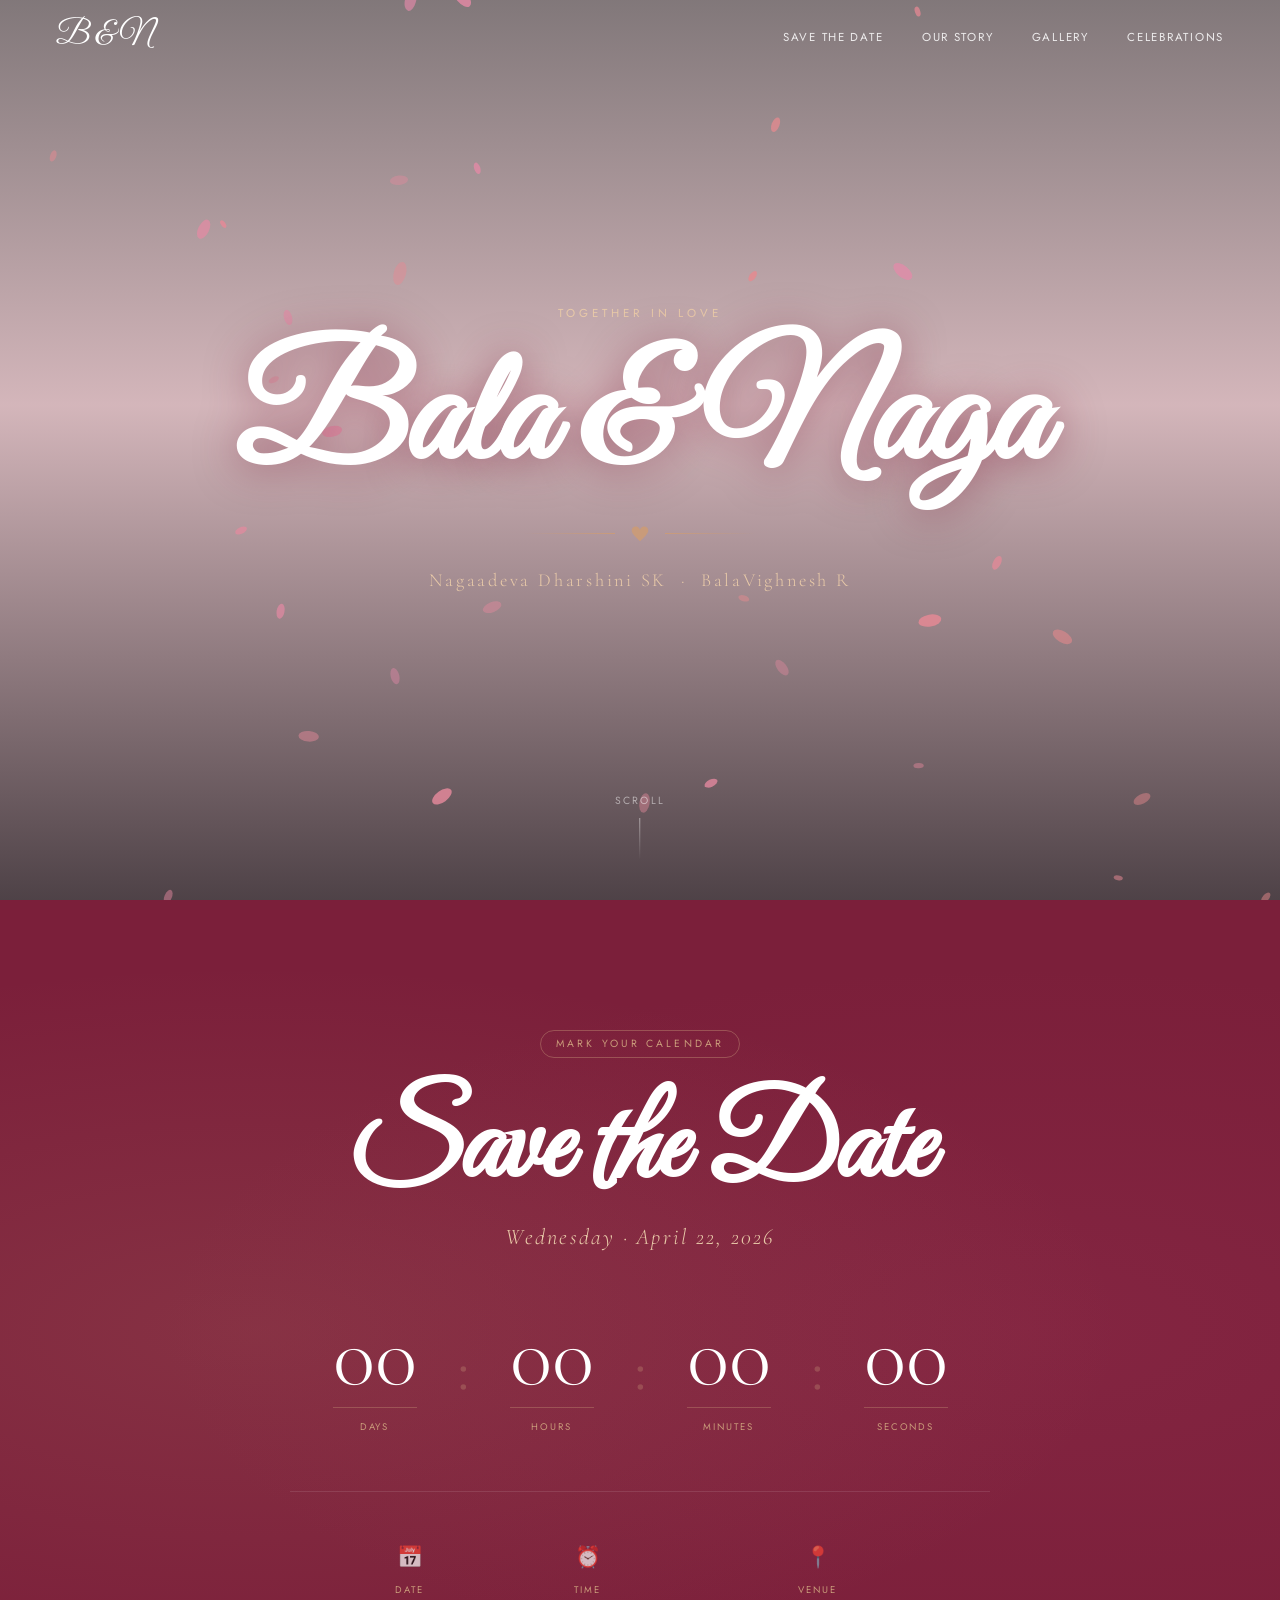
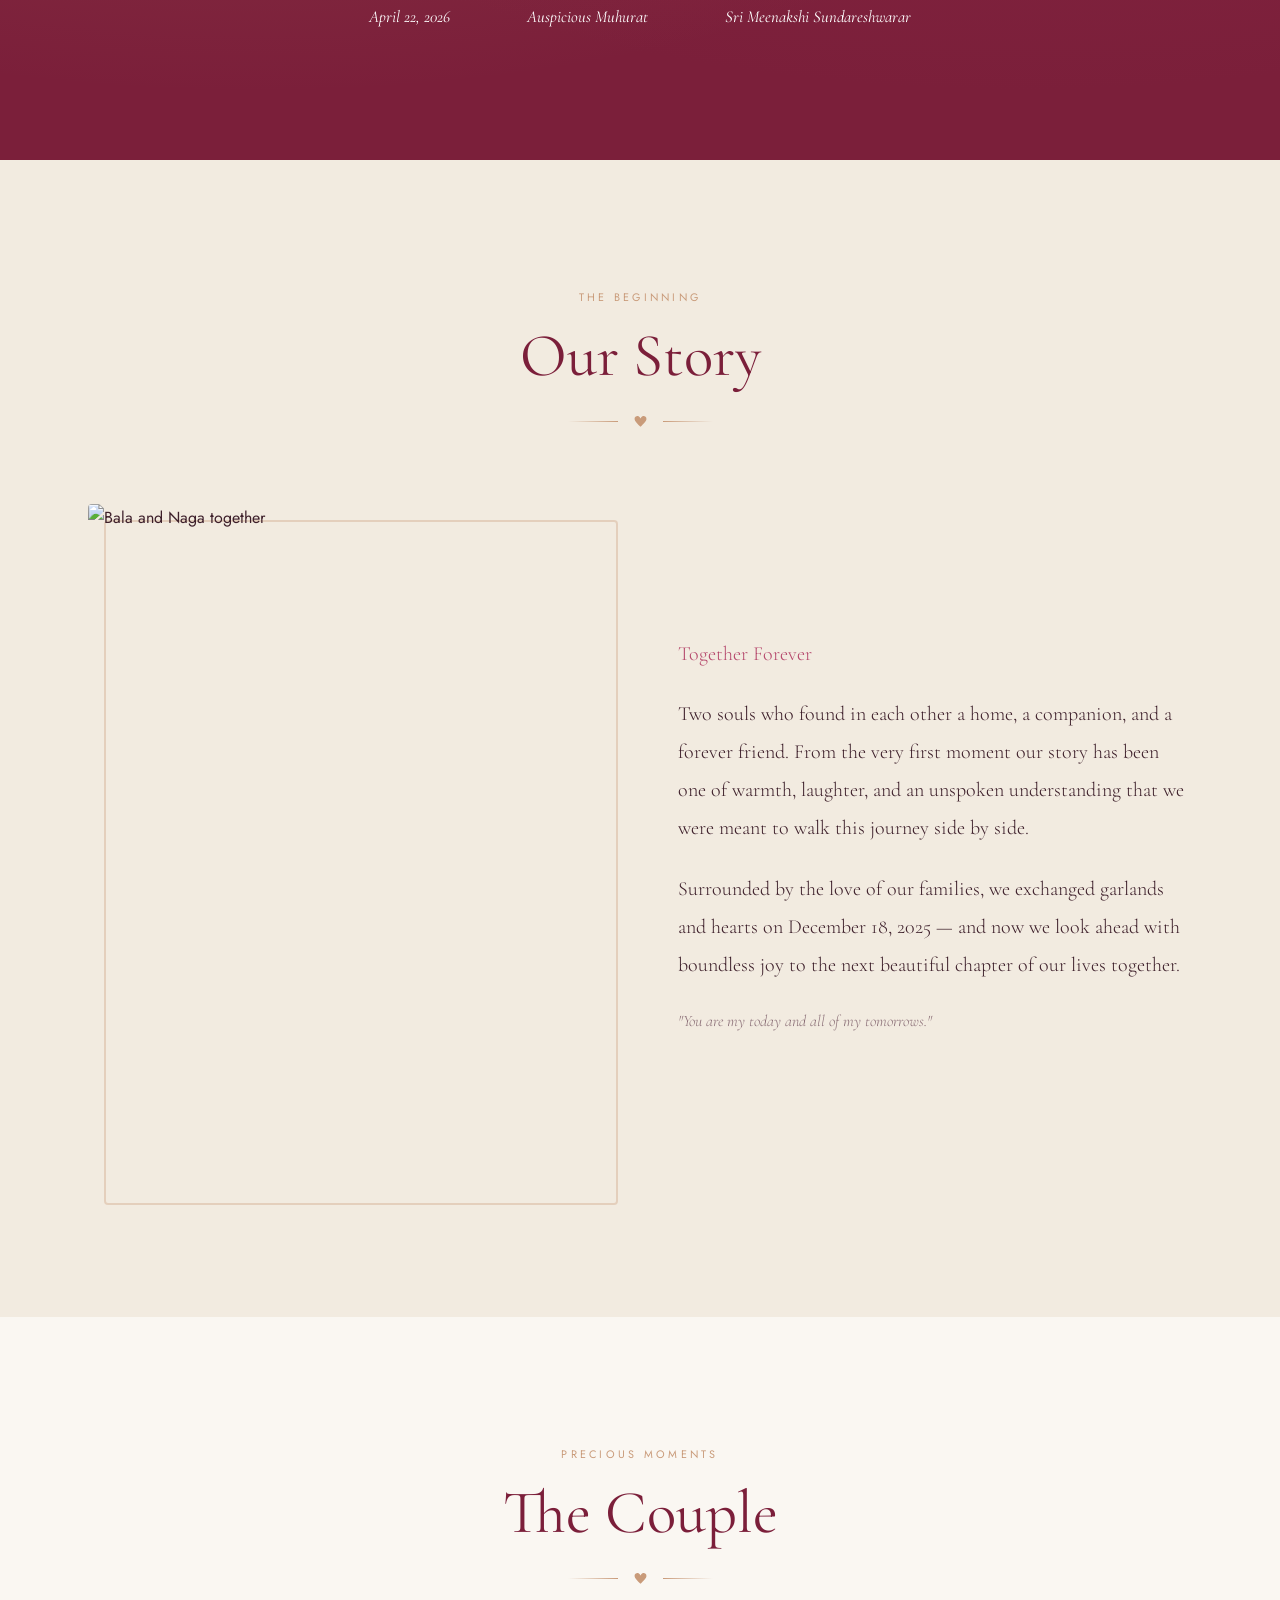
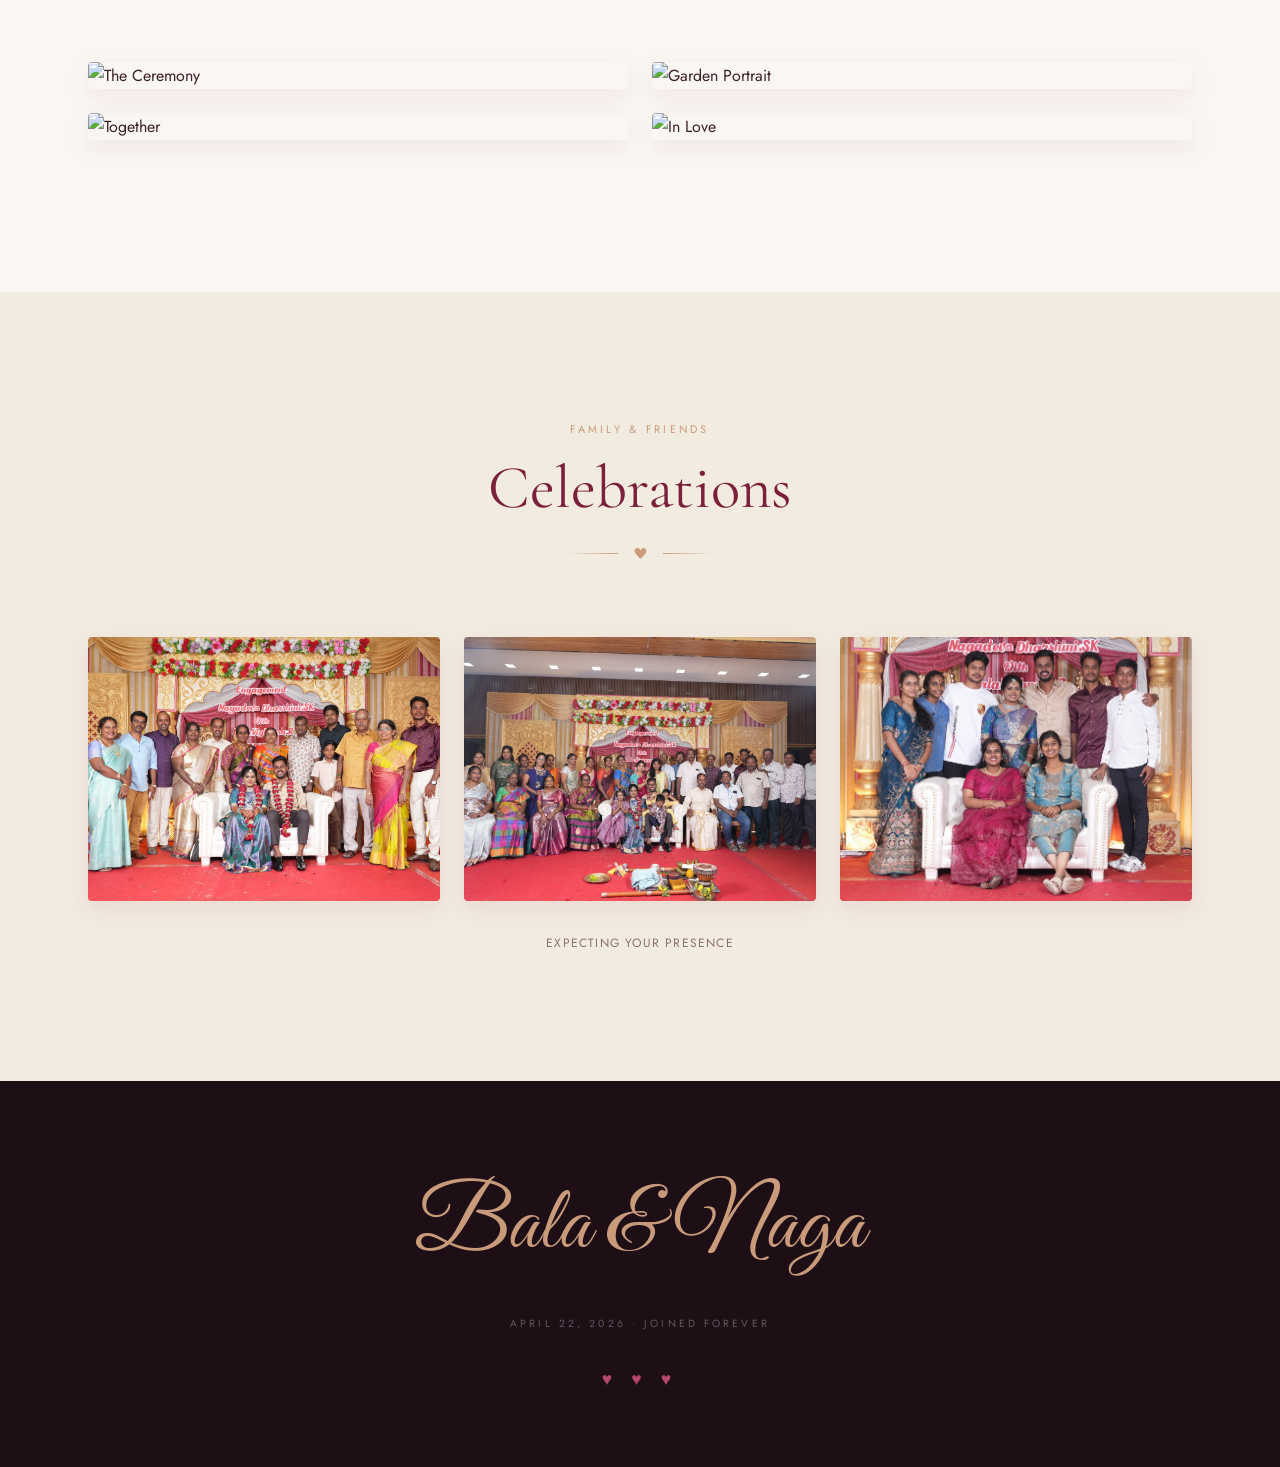
==== index.html @ 296bc521 "Update index.html" ====
<!DOCTYPE html>
<html lang="en">
<head>
  <meta charset="UTF-8" />
  <meta name="viewport" content="width=device-width, initial-scale=1.0" />
  <title>Bala & Naga — Save the Date</title>
  <link rel="preconnect" href="https://fonts.googleapis.com" />
  <link rel="preconnect" href="https://fonts.gstatic.com" crossorigin />
  <link href="https://fonts.googleapis.com/css2?family=Great+Vibes&family=Cormorant+Garamond:ital,wght@0,300;0,400;0,600;1,300;1,400&family=Jost:wght@300;400;500&display=swap" rel="stylesheet" />

  <style>
    :root {
      --burgundy:   #7B1F3A;
      --rose:       #B5476B;
      --gold:       #C99B7A;
      --gold-light: #E8C9A8;
      --ivory:      #FAF7F2;
      --cream:      #F2EBE0;
      --dark:       #1E0F17;
      --text:       #3D1F2A;
      --muted:      #8A6E76;
      --nav-h:      72px;
      --max-w:      1200px;
      --sp:         clamp(5rem, 10vw, 9rem);
    }
    *, *::before, *::after { box-sizing: border-box; margin: 0; padding: 0; }
    html { scroll-behavior: smooth; }
    body { font-family: 'Jost', sans-serif; background: var(--ivory); color: var(--text); overflow-x: hidden; line-height: 1.7; }
    img { display: block; max-width: 100%; }
    button { cursor: pointer; border: none; background: none; font-family: inherit; }

    /* ─── NAV ─── */
    nav {
      position: fixed; top: 0; left: 0; right: 0; height: var(--nav-h); z-index: 900;
      display: flex; align-items: center; justify-content: space-between;
      padding: 0 clamp(1.5rem, 5vw, 3.5rem);
      transition: background 0.5s, box-shadow 0.5s;
    }
    nav.scrolled {
      background: rgba(250,247,242,0.96);
      backdrop-filter: blur(12px);
      box-shadow: 0 2px 20px rgba(123,31,58,0.08);
    }
    .nav-logo {
      font-family: 'Great Vibes', cursive; font-size: 2rem;
      color: #fff; text-decoration: none; transition: color 0.4s;
    }
    nav.scrolled .nav-logo { color: var(--burgundy); }
    .nav-links { display: flex; gap: clamp(1.5rem, 3vw, 2.5rem); list-style: none; }
    .nav-links a {
      font-size: 0.72rem; letter-spacing: 0.15em; text-transform: uppercase;
      color: rgba(255,255,255,0.85); text-decoration: none; transition: color 0.3s;
      position: relative;
    }
    .nav-links a::after {
      content: ''; position: absolute; bottom: -3px; left: 0; right: 0;
      height: 1px; background: var(--gold); transform: scaleX(0); transition: transform 0.3s;
    }
    .nav-links a:hover::after { transform: scaleX(1); }
    nav.scrolled .nav-links a { color: var(--text); }
    nav.scrolled .nav-links a:hover { color: var(--burgundy); }
    .hamburger { display: none; flex-direction: column; gap: 5px; padding: 4px; }
    .hamburger span { display: block; width: 24px; height: 2px; background: #fff; border-radius: 2px; transition: all 0.3s; }
    nav.scrolled .hamburger span { background: var(--burgundy); }
    .hamburger.open span:nth-child(1) { transform: translateY(7px) rotate(45deg); }
    .hamburger.open span:nth-child(2) { opacity: 0; }
    .hamburger.open span:nth-child(3) { transform: translateY(-7px) rotate(-45deg); }
    .mobile-menu {
      display: none; position: fixed; top: var(--nav-h); left: 0; right: 0;
      background: var(--ivory); padding: 2rem; box-shadow: 0 10px 30px rgba(0,0,0,0.1); z-index: 800;
    }
    .mobile-menu.open { display: block; }
    .mobile-menu ul { list-style: none; display: flex; flex-direction: column; gap: 1.5rem; text-align: center; }
    .mobile-menu ul a { font-size: 0.9rem; letter-spacing: 0.15em; text-transform: uppercase; color: var(--text); text-decoration: none; }
    @media (max-width: 680px) { .nav-links { display: none; } .hamburger { display: flex; } }

    /* ─── HERO ─── */
    .hero {
      position: relative; height: 100vh; min-height: 600px;
      display: flex; align-items: center; justify-content: center; overflow: hidden;
    }
    .hero-bg {
      position: absolute; inset: 0;
      background: url('images/MOH04598.JPG') center/cover no-repeat;
      animation: slowZoom 20s ease-in-out infinite alternate;
    }
    @keyframes slowZoom { from { transform: scale(1); } to { transform: scale(1.08); } }
    .hero-overlay {
      position: absolute; inset: 0; z-index: 1;
      background: linear-gradient(to bottom, rgba(30,15,23,.55) 0%, rgba(123,31,58,.3) 45%, rgba(30,15,23,.78) 100%);
    }
    #petalCanvas { position: absolute; inset: 0; pointer-events: none; z-index: 2; }
    .hero-body {
      position: relative; z-index: 3; text-align: center; padding: 2rem;
      animation: heroFade 1.6s ease-out both;
    }
    @keyframes heroFade { from { opacity:0; transform:translateY(30px); } to { opacity:1; transform:translateY(0); } }
    .hero-eyebrow {
      font-size: 0.72rem; letter-spacing: 0.35em; text-transform: uppercase;
      color: var(--gold-light); margin-bottom: 1.2rem;
      animation: heroFade 1.6s 0.3s ease-out both;
    }
    .hero-script {
      font-family: 'Great Vibes', cursive;
      font-size: clamp(4.5rem, 13vw, 10rem);
      color: #fff; line-height: 1;
      text-shadow: 0 4px 40px rgba(123,31,58,.5);
      animation: heroFade 1.6s 0.2s ease-out both;
    }
    .hero-ornament {
      margin: 1.4rem auto; display: flex; align-items: center; justify-content: center;
      gap: 1rem; color: var(--gold);
      animation: heroFade 1.6s 0.5s ease-out both;
    }
    .hero-ornament::before, .hero-ornament::after {
      content: ''; flex: 1; max-width: 90px; height: 1px;
    }
    .hero-ornament::before { background: linear-gradient(to right, transparent, var(--gold)); }
    .hero-ornament::after  { background: linear-gradient(to left, transparent, var(--gold)); }
    .hero-ornament svg { width: 18px; height: 18px; fill: var(--gold); }
    .hero-names-sub {
      font-family: 'Cormorant Garamond', serif; font-weight: 300;
      font-size: clamp(0.9rem, 2.2vw, 1.15rem); letter-spacing: 0.15em;
      color: var(--gold-light);
      animation: heroFade 1.6s 0.6s ease-out both;
    }
    .hero-scroll {
      position: absolute; bottom: 2.5rem; left: 50%; transform: translateX(-50%);
      z-index: 3; display: flex; flex-direction: column; align-items: center;
      gap: 0.5rem; color: rgba(255,255,255,0.5); font-size: 0.65rem; letter-spacing: 0.2em;
      text-transform: uppercase;
    }
    .hero-scroll-line {
      width: 1px; height: 42px;
      background: linear-gradient(to bottom, rgba(255,255,255,0.5), transparent);
      animation: scrollLine 1.6s infinite;
    }
    @keyframes scrollLine {
      0%   { transform: scaleY(0); transform-origin: top; }
      50%  { transform: scaleY(1); transform-origin: top; }
      51%  { transform: scaleY(1); transform-origin: bottom; }
      100% { transform: scaleY(0); transform-origin: bottom; }
    }

    /* ─── SAVE THE DATE ─── */
    .std {
      background: var(--burgundy); color: #fff; text-align: center;
      padding: var(--sp) clamp(1.5rem,5vw,3rem); position: relative; overflow: hidden;
    }
    .std::before {
      content: ''; position: absolute; inset: 0;
      background:
        radial-gradient(ellipse at 20% 50%, rgba(201,155,122,.15) 0%, transparent 60%),
        radial-gradient(ellipse at 80% 50%, rgba(181,71,107,.15) 0%, transparent 60%);
    }
    .std-inner { position: relative; z-index: 1; max-width: 700px; margin: 0 auto; }
    .pill-tag {
      display: inline-block; font-size: 0.65rem; letter-spacing: 0.3em; text-transform: uppercase;
      color: var(--gold); border: 1px solid rgba(201,155,122,.4); padding: 0.4em 1.4em;
      border-radius: 2em; margin-bottom: 2rem;
      animation: glow 2s ease-in-out infinite alternate;
    }
    @keyframes glow { from { box-shadow: 0 0 0 transparent; } to { box-shadow: 0 0 16px rgba(201,155,122,.4); } }
    .std h2 {
      font-family: 'Great Vibes', cursive; font-size: clamp(3.5rem,10vw,7.5rem);
      line-height: 1; margin-bottom: 0.5rem;
    }
    .std-when {
      font-family: 'Cormorant Garamond', serif; font-weight: 300; font-style: italic;
      font-size: clamp(1rem,2.5vw,1.4rem); letter-spacing: 0.1em;
      color: var(--gold-light); margin-bottom: 3.5rem;
    }

    /* Countdown */
    .countdown { display: flex; justify-content: center; gap: clamp(1rem,4vw,2.5rem); flex-wrap: wrap; }
    .cb { display: flex; flex-direction: column; align-items: center; min-width: 80px; }
    .cb-num {
      font-family: 'Cormorant Garamond', serif; font-weight: 300;
      font-size: clamp(3rem,7vw,5.5rem); line-height: 1; color: #fff;
      position: relative; padding-bottom: 8px;
    }
    .cb-num::after {
      content: ''; position: absolute; bottom: 0; left: 0; right: 0;
      height: 1px; background: rgba(201,155,122,.35);
    }
    .cb-label { margin-top: 0.7rem; font-size: 0.6rem; letter-spacing: 0.2em; text-transform: uppercase; color: var(--gold); }
    .cd-sep {
      font-family: 'Cormorant Garamond', serif; font-size: clamp(2rem,5vw,4rem);
      color: rgba(201,155,122,.3); align-self: flex-start; padding-top: 0.2rem;
    }

    /* Details row */
    .det-row {
      display: flex; justify-content: center; gap: clamp(2rem,6vw,5rem);
      flex-wrap: wrap; margin-top: 3.5rem; padding-top: 3rem;
      border-top: 1px solid rgba(255,255,255,.1);
    }
    .det { text-align: center; }
    .det-icon { font-size: 1.3rem; margin-bottom: 0.4rem; opacity: 0.7; }
    .det-label { font-size: 0.6rem; letter-spacing: 0.22em; text-transform: uppercase; color: var(--gold); margin-bottom: 0.3rem; }
    .det-val { font-family: 'Cormorant Garamond', serif; font-style: italic; font-size: 1.05rem; color: #fff; }

    /* ─── COMMON SECTION ─── */
    .section-wrap { max-width: var(--max-w); margin: 0 auto; padding: var(--sp) clamp(1.5rem,5vw,3rem); }
    .section-head { text-align: center; margin-bottom: clamp(3rem,6vw,5rem); }
    .eyebrow { font-size: 0.68rem; letter-spacing: 0.3em; text-transform: uppercase; color: var(--gold); display: block; margin-bottom: 0.9rem; }
    .sec-title {
      font-family: 'Cormorant Garamond', serif; font-size: clamp(2.2rem,5vw,3.8rem);
      font-weight: 400; color: var(--burgundy); line-height: 1.15;
    }
    .ornament-row {
      display: flex; align-items: center; justify-content: center;
      gap: 1rem; margin-top: 1.5rem;
    }
    .ornament-row::before, .ornament-row::after {
      content: ''; width: 50px; height: 1px;
    }
    .ornament-row::before { background: linear-gradient(to right, transparent, var(--gold)); }
    .ornament-row::after  { background: linear-gradient(to left, transparent, var(--gold)); }
    .ornament-row svg { width: 13px; height: 13px; fill: var(--gold); }

    /* ─── STORY ─── */
    .story-bg { background: var(--cream); }
    .story-grid { display: grid; grid-template-columns: 1fr 1fr; gap: clamp(2.5rem,6vw,5rem); align-items: center; }
    @media (max-width: 720px) { .story-grid { grid-template-columns: 1fr; } }
    .story-img-wrap { position: relative; }
    .story-img-wrap img { width: 100%; aspect-ratio: 3/4; object-fit: cover; border-radius: 4px; }
    .story-img-wrap::before {
      content: ''; position: absolute; inset: 16px -16px -16px 16px;
      border: 2px solid var(--gold); border-radius: 4px; z-index: -1; opacity: 0.35;
    }
    @media (max-width: 720px) { .story-img-wrap::before { display: none; } }
    .story-script { font-family: 'Great Vibes', cursive; font-size: clamp(2rem,5vw,3.2rem); color: var(--rose); margin-bottom: 1.2rem; }
    .story-body p { font-family: 'Cormorant Garamond', serif; font-size: clamp(1.05rem,1.8vw,1.25rem); font-weight: 300; line-height: 1.9; margin-bottom: 1.4rem; }
    .story-quote { font-style: italic; color: var(--muted); font-size: 1rem !important; }

    /* ─── COUPLE GALLERY ─── */
    .col-gallery { columns: 2; column-gap: clamp(1rem,2.5vw,1.5rem); }
    @media (max-width: 560px) { .col-gallery { columns: 1; } }
    .g-card {
      break-inside: avoid; margin-bottom: clamp(1rem,2.5vw,1.5rem);
      position: relative; overflow: hidden; border-radius: 4px; cursor: pointer;
      box-shadow: 0 8px 24px rgba(123,31,58,.08);
      transition: transform .5s cubic-bezier(.22,.61,.36,1), box-shadow .5s;
    }
    .g-card:hover { transform: translateY(-6px); box-shadow: 0 20px 40px rgba(123,31,58,.18); }
    .g-card img { width: 100%; height: auto; display: block; transition: transform .7s cubic-bezier(.22,.61,.36,1); }
    .g-card:hover img { transform: scale(1.06); }
    .g-card-ov {
      position: absolute; inset: 0;
      background: linear-gradient(to top, rgba(123,31,58,.55) 0%, transparent 60%);
      opacity: 0; transition: opacity .4s;
      display: flex; align-items: flex-end; justify-content: flex-end; padding: 1.2rem;
    }
    .g-card:hover .g-card-ov { opacity: 1; }
    .expand-btn {
      width: 38px; height: 38px; border-radius: 50%;
      border: 1px solid rgba(255,255,255,.6); color: #fff; font-size: 1.2rem;
      display: flex; align-items: center; justify-content: center;
    }

    /* ─── GROUP GALLERY ─── */
    .group-bg { background: var(--cream); }
    .group-grid { display: grid; grid-template-columns: repeat(auto-fill, minmax(270px, 1fr)); gap: clamp(1rem,2.5vw,1.5rem); }
    .g-group-card {
      position: relative; overflow: hidden; border-radius: 4px; aspect-ratio: 4/3; cursor: pointer;
      box-shadow: 0 8px 24px rgba(123,31,58,.08);
      transition: transform .5s cubic-bezier(.22,.61,.36,1), box-shadow .5s;
    }
    .g-group-card:hover { transform: translateY(-6px); box-shadow: 0 20px 40px rgba(123,31,58,.18); }
    .g-group-card img { width:100%; height:100%; object-fit:cover; transition: transform .7s cubic-bezier(.22,.61,.36,1); }
    .g-group-card:hover img { transform: scale(1.06); }
    .g-group-card .g-card-ov { opacity: 0; }
    .g-group-card:hover .g-card-ov { opacity: 1; }

    /* Placeholder */
    .g-placeholder {
      aspect-ratio: 4/3; border-radius: 4px;
      border: 2px dashed rgba(123,31,58,.2);
      display: flex; flex-direction: column; align-items: center; justify-content: center;
      gap: 0.9rem; background: rgba(123,31,58,.02); color: var(--muted);
      transition: border-color .3s, background .3s;
    }
    .g-placeholder:hover { border-color: rgba(123,31,58,.4); background: rgba(123,31,58,.04); }
    .g-placeholder svg { width: 38px; height: 38px; stroke: var(--muted); fill: none; stroke-width: 1.5; }
    .g-placeholder p { font-size: 0.72rem; letter-spacing: 0.12em; text-transform: uppercase; }
    .group-note { text-align:center; margin-top:2rem; font-size:0.75rem; letter-spacing:0.1em; text-transform:uppercase; color:var(--muted); }
    .group-note code { background:rgba(123,31,58,.08); padding:0.1em 0.5em; border-radius:3px; }

    /* ─── LIGHTBOX ─── */
    .lightbox { display:none; position:fixed; inset:0; background:rgba(8,3,6,.95); z-index:9999; align-items:center; justify-content:center; }
    .lightbox.open { display:flex; animation: lbIn .3s ease; }
    @keyframes lbIn { from{opacity:0;} to{opacity:1;} }
    .lb-img-wrap { max-width:90vw; max-height:90vh; animation:lbZoom .3s ease; }
    @keyframes lbZoom { from{transform:scale(.92);opacity:0;} to{transform:scale(1);opacity:1;} }
    .lb-img-wrap img { max-width:90vw; max-height:90vh; object-fit:contain; border-radius:3px; box-shadow:0 30px 80px rgba(0,0,0,.6); transition: opacity .22s; }
    .lb-close {
      position:absolute; top:1.5rem; right:1.5rem; width:44px; height:44px; border-radius:50%;
      border:1px solid rgba(255,255,255,.2); color:#fff; font-size:1.3rem;
      display:flex; align-items:center; justify-content:center;
      transition: background .3s, transform .4s;
    }
    .lb-close:hover { background:rgba(255,255,255,.1); transform:rotate(90deg); }
    .lb-nav {
      position:absolute; top:50%; transform:translateY(-50%); width:50px; height:50px;
      border-radius:50%; border:1px solid rgba(255,255,255,.15); color:#fff; font-size:1.7rem;
      display:flex; align-items:center; justify-content:center; transition:background .3s;
    }
    .lb-nav:hover { background:rgba(255,255,255,.12); }
    .lb-prev { left:1.5rem; }
    .lb-next { right:1.5rem; }
    .lb-counter { position:absolute; bottom:1.5rem; left:50%; transform:translateX(-50%); font-size:0.72rem; letter-spacing:.2em; color:rgba(255,255,255,.4); }
    @media(max-width:600px){ .lb-prev{left:.5rem;} .lb-next{right:.5rem;} }

    /* ─── FOOTER ─── */
    footer { background:var(--dark); text-align:center; padding:4.5rem 2rem; }
    .footer-script { font-family:'Great Vibes',cursive; font-size:clamp(3rem,7vw,5.5rem); color:var(--gold); margin-bottom:0.8rem; }
    .footer-date { font-size:0.65rem; letter-spacing:.3em; text-transform:uppercase; color:rgba(255,255,255,.3); margin-bottom:2rem; }
    .footer-hearts { font-size:1.1rem; color:var(--rose); letter-spacing:.4em; animation:hf 2s ease-in-out infinite; }
    @keyframes hf { 0%,100%{transform:translateY(0);} 50%{transform:translateY(-5px);} }

    /* ─── REVEAL ─── */
    .reveal { opacity:0; transform:translateY(28px); transition: opacity .8s ease, transform .8s cubic-bezier(.22,.61,.36,1); }
    .reveal.in-view { opacity:1; transform:translateY(0); }
    .d1{transition-delay:.1s;} .d2{transition-delay:.2s;} .d3{transition-delay:.3s;} .d4{transition-delay:.4s;}
  </style>
</head>
<body>

<!-- NAV -->
<nav id="nav">
  <a href="#home" class="nav-logo">B & N</a>
  <ul class="nav-links">
    <li><a href="#save-date">Save the Date</a></li>
    <li><a href="#story">Our Story</a></li>
    <li><a href="#gallery">Gallery</a></li>
    <li><a href="#group">Celebrations</a></li>
  </ul>
  <button class="hamburger" id="hbg" aria-label="Menu">
    <span></span><span></span><span></span>
  </button>
</nav>
<div class="mobile-menu" id="mobMenu">
  <ul>
    <li><a href="#save-date" class="mlink">Save the Date</a></li>
    <li><a href="#story" class="mlink">Our Story</a></li>
    <li><a href="#gallery" class="mlink">Gallery</a></li>
    <li><a href="#group" class="mlink">Celebrations</a></li>
  </ul>
</div>

<!-- HERO -->
<section class="hero" id="home">
  <div class="hero-bg"></div>
  <div class="hero-overlay"></div>
  <canvas id="petalCanvas"></canvas>
  <div class="hero-body">
    <p class="hero-eyebrow">Together in Love</p>
    <h1 class="hero-script">Bala &amp; Naga</h1>
    <div class="hero-ornament">
      <svg viewBox="0 0 24 24"><path d="M12 21.593c-5.63-5.539-11-10.297-11-14.402 0-3.791 3.068-5.191 5.281-5.191 1.312 0 4.151.501 5.719 4.457 1.59-3.968 4.464-4.447 5.726-4.447 2.54 0 5.274 1.621 5.274 5.181 0 4.069-5.136 8.625-11 14.402z"/></svg>
    </div>
    <p class="hero-names-sub">Nagaadeva Dharshini SK &nbsp;·&nbsp; BalaVighnesh R</p>
  </div>
  <div class="hero-scroll">
    <span>Scroll</span>
    <div class="hero-scroll-line"></div>
  </div>
</section>

<!-- SAVE THE DATE -->
<section class="std" id="save-date">
  <div class="std-inner">
    <span class="pill-tag">Mark Your Calendar</span>
    <h2>Save the Date</h2>
    <p class="std-when">Wednesday · April 22, 2026</p>
    <div class="countdown">
      <div class="cb"><span class="cb-num" id="cdD">--</span><span class="cb-label">Days</span></div>
      <span class="cd-sep">:</span>
      <div class="cb"><span class="cb-num" id="cdH">--</span><span class="cb-label">Hours</span></div>
      <span class="cd-sep">:</span>
      <div class="cb"><span class="cb-num" id="cdM">--</span><span class="cb-label">Minutes</span></div>
      <span class="cd-sep">:</span>
      <div class="cb"><span class="cb-num" id="cdS">--</span><span class="cb-label">Seconds</span></div>
    </div>
    <div class="det-row">
      <div class="det"><div class="det-icon">📅</div><div class="det-label">Date</div><div class="det-val">April 22, 2026</div></div>
      <div class="det"><div class="det-icon">⏰</div><div class="det-label">Time</div><div class="det-val">Auspicious Muhurat</div></div>
      <div class="det"><div class="det-icon">📍</div><div class="det-label">Venue</div><div class="det-val">Sri Meenakshi Sundareshwarar</div></div>
    </div>
  </div>
</section>

<!-- OUR STORY -->
<section class="story-bg" id="story">
  <div class="section-wrap">
    <div class="section-head reveal">
      <span class="eyebrow">The Beginning</span>
      <h2 class="sec-title">Our Story</h2>
      <div class="ornament-row"><svg viewBox="0 0 24 24"><path d="M12 21.593c-5.63-5.539-11-10.297-11-14.402 0-3.791 3.068-5.191 5.281-5.191 1.312 0 4.151.501 5.719 4.457 1.59-3.968 4.464-4.447 5.726-4.447 2.54 0 5.274 1.621 5.274 5.181 0 4.069-5.136 8.625-11 14.402z"/></svg></div>
    </div>
    <div class="story-grid">
      <div class="story-img-wrap reveal">
        <img src="images/MOH04186.JPG" alt="Bala and Naga together" />
      </div>
      <div class="story-body">
        <p class="story-script reveal d1">Together Forever</p>
        <p class="reveal d1">Two souls who found in each other a home, a companion, and a forever friend. From the very first moment our story has been one of warmth, laughter, and an unspoken understanding that we were meant to walk this journey side by side.</p>
        <p class="reveal d2">Surrounded by the love of our families, we exchanged garlands and hearts on December 18, 2025 — and now we look ahead with boundless joy to the next beautiful chapter of our lives together.</p>
        <p class="story-quote reveal d3">"You are my today and all of my tomorrows."</p>
      </div>
    </div>
  </div>
</section>

<!-- COUPLE GALLERY -->
<section id="gallery">
  <div class="section-wrap">
    <div class="section-head reveal">
      <span class="eyebrow">Precious Moments</span>
      <h2 class="sec-title">The Couple</h2>
      <div class="ornament-row"><svg viewBox="0 0 24 24"><path d="M12 21.593c-5.63-5.539-11-10.297-11-14.402 0-3.791 3.068-5.191 5.281-5.191 1.312 0 4.151.501 5.719 4.457 1.59-3.968 4.464-4.447 5.726-4.447 2.54 0 5.274 1.621 5.274 5.181 0 4.069-5.136 8.625-11 14.402z"/></svg></div>
    </div>
    <div class="col-gallery">
      <div class="g-card reveal"       data-li="0"><img src="images/MOH04598.JPG" alt="The Ceremony" /><div class="g-card-ov"><div class="expand-btn">+</div></div></div>
      <div class="g-card reveal d1"    data-li="1"><img src="images/MOH04186.JPG" alt="Together" /><div class="g-card-ov"><div class="expand-btn">+</div></div></div>
      <div class="g-card reveal d2"    data-li="2"><img src="images/MOH09989.JPG" alt="Garden Portrait" /><div class="g-card-ov"><div class="expand-btn">+</div></div></div>
      <div class="g-card reveal d3"    data-li="3"><img src="images/MOH09993.JPG" alt="In Love" /><div class="g-card-ov"><div class="expand-btn">+</div></div></div>
    </div>
  </div>
</section>

<!-- GROUP PHOTOS -->
<section class="group-bg" id="group">
  <div class="section-wrap">
    <div class="section-head reveal">
      <span class="eyebrow">Family &amp; Friends</span>
      <h2 class="sec-title">Celebrations</h2>
      <div class="ornament-row"><svg viewBox="0 0 24 24"><path d="M12 21.593c-5.63-5.539-11-10.297-11-14.402 0-3.791 3.068-5.191 5.281-5.191 1.312 0 4.151.501 5.719 4.457 1.59-3.968 4.464-4.447 5.726-4.447 2.54 0 5.274 1.621 5.274 5.181 0 4.069-5.136 8.625-11 14.402z"/></svg></div>
    </div>
    <div class="group-grid">
      <!--
        To add real group photos, replace each .g-placeholder div below with:
        <div class="g-group-card" data-gi="0">
          <img src="images/GROUP1.JPG" alt="Group Photo" />
          <div class="g-card-ov"><div class="expand-btn">+</div></div>
        </div>
      -->
      <div class="g-group-card reveal" data-gi="0">
        <img src="images/DSC08339.JPG" alt="Family Group Photo" />
        <div class="g-card-ov"><div class="expand-btn">+</div></div>
      </div>     
      <div class="g-group-card reveal" data-gi="1">
        <img src="images/DSC08311.JPG" alt="Family Group Photo" />
        <div class="g-card-ov"><div class="expand-btn">+</div></div>
      </div>  
      <div class="g-group-card reveal" data-gi="2">
        <img src="images/DSC08638.JPG" alt="Family Group Photo" />
        <div class="g-card-ov"><div class="expand-btn">+</div></div>
      </div>  
    </div>
    <p class="group-note reveal">Expecting Your Presence</p>
  </div>
</section>

<!-- FOOTER -->
<footer>
  <p class="footer-script">Bala &amp; Naga</p>
  <p class="footer-date">April 22, 2026 · Joined Forever</p>
  <p class="footer-hearts">♥ ♥ ♥</p>
</footer>

<!-- LIGHTBOX -->
<div class="lightbox" id="lb">
  <button class="lb-close" id="lbClose">✕</button>
  <button class="lb-nav lb-prev" id="lbPrev">‹</button>
  <div class="lb-img-wrap"><img id="lbImg" src="" alt="" /></div>
  <button class="lb-nav lb-next" id="lbNext">›</button>
  <p class="lb-counter" id="lbCtr"></p>
</div>

<script>
/* ── NAV ── */
const nav = document.getElementById('nav');
const hbg = document.getElementById('hbg');
const mob = document.getElementById('mobMenu');
window.addEventListener('scroll', () => nav.classList.toggle('scrolled', scrollY > 60));
hbg.addEventListener('click', () => { hbg.classList.toggle('open'); mob.classList.toggle('open'); });
document.querySelectorAll('.mlink').forEach(l => l.addEventListener('click', () => { hbg.classList.remove('open'); mob.classList.remove('open'); }));

/* ── PETALS ── */
const canvas = document.getElementById('petalCanvas');
const ctx = canvas.getContext('2d');
const resize = () => { canvas.width = innerWidth; canvas.height = innerHeight; };
resize(); window.addEventListener('resize', resize);
const rnd = (a,b) => a + Math.random()*(b-a);
const mkPetal = () => ({ x:rnd(0,canvas.width), y:rnd(-60,-5), sz:rnd(4,12), vy:rnd(.7,2), vx:rnd(-.6,.6), rot:rnd(0,Math.PI*2), rs:rnd(-.04,.04), op:rnd(.4,.85), sw:rnd(.3,.9), sws:rnd(.01,.03), swo:rnd(0,Math.PI*2), h:rnd(338,360) });
let petals = Array.from({length:38}, (_, i) => { const p=mkPetal(); p.y=rnd(0,canvas.height); return p; });
let t=0;
(function loop() {
  ctx.clearRect(0,0,canvas.width,canvas.height);
  t++;
  petals.forEach((p,i) => {
    p.y += p.vy; p.x += p.vx + Math.sin(t*p.sws+p.swo)*p.sw; p.rot += p.rs;
    ctx.save(); ctx.translate(p.x,p.y); ctx.rotate(p.rot); ctx.globalAlpha=p.op;
    ctx.fillStyle=`hsl(${p.h},65%,72%)`; ctx.beginPath();
    ctx.ellipse(0,0,p.sz,p.sz*.52,0,0,Math.PI*2); ctx.fill(); ctx.restore();
    if(p.y > canvas.height+20) petals[i]=mkPetal();
  });
  requestAnimationFrame(loop);
})();

/* ── COUNTDOWN ── */
const target = new Date('2026-04-22T00:00:00');
const pad = n => String(n).padStart(2,'0');
function tick() {
  const d = target - Date.now();
  if (d <= 0) { ['cdD','cdH','cdM','cdS'].forEach(id=>document.getElementById(id).textContent='00'); return; }
  document.getElementById('cdD').textContent = pad(Math.floor(d/86400000));
  document.getElementById('cdH').textContent = pad(Math.floor(d%86400000/3600000));
  document.getElementById('cdM').textContent = pad(Math.floor(d%3600000/60000));
  document.getElementById('cdS').textContent = pad(Math.floor(d%60000/1000));
}
tick(); setInterval(tick,1000);

/* ── REVEAL ── */
const ro = new IntersectionObserver(es => es.forEach(e => { if(e.isIntersecting){e.target.classList.add('in-view');ro.unobserve(e.target);} }), {threshold:.1});
document.querySelectorAll('.reveal').forEach(el => ro.observe(el));

/* ── LIGHTBOX ── */
const imgs = [
  {src:'images/MOH04598.JPG', cap:'The Ceremony'},
  {src:'images/MOH04186.JPG', cap:'Together'},
  {src:'images/MOH09989.JPG', cap:'Garden Portrait'},
  {src:'images/MOH09993.JPG', cap:'In Love'},
  {src:'images/DSC08339.JPG', cap:'Family Group Photo'},
  {src:'images/DSC08311.JPG', cap:'Family Group Photo'},
  {src:'images/DSC08638.JPG', cap:'Family Group Photo'},
];
let cur = 0;
const lb = document.getElementById('lb');
const lbImg = document.getElementById('lbImg');
const lbCtr = document.getElementById('lbCtr');

function openLb(i) {
  cur = i; lbImg.src = imgs[i].src;
  lbCtr.textContent = `${i+1} / ${imgs.length}`;
  lb.classList.add('open'); document.body.style.overflow='hidden';
}
function closeLb() { lb.classList.remove('open'); document.body.style.overflow=''; }
function stepLb(d) {
  cur = (cur+d+imgs.length)%imgs.length;
  lbImg.style.opacity='0';
  setTimeout(() => { lbImg.src=imgs[cur].src; lbCtr.textContent=`${cur+1} / ${imgs.length}`; lbImg.style.opacity='1'; }, 200);
}
document.querySelectorAll('.g-card').forEach(c => c.addEventListener('click', () => openLb(+c.dataset.li)));
document.getElementById('lbClose').addEventListener('click', closeLb);
document.getElementById('lbPrev').addEventListener('click', ()=>stepLb(-1));
document.getElementById('lbNext').addEventListener('click', ()=>stepLb(1));
lb.addEventListener('click', e => { if(e.target===lb) closeLb(); });
document.addEventListener('keydown', e => {
  if(!lb.classList.contains('open')) return;
  if(e.key==='Escape') closeLb();
  if(e.key==='ArrowLeft') stepLb(-1);
  if(e.key==='ArrowRight') stepLb(1);
});
let tx=0;
lb.addEventListener('touchstart', e=>{tx=e.touches[0].clientX;});
lb.addEventListener('touchend', e=>{ const dx=e.changedTouches[0].clientX-tx; if(Math.abs(dx)>40) stepLb(dx<0?1:-1); });
</script>
</body>
</html>
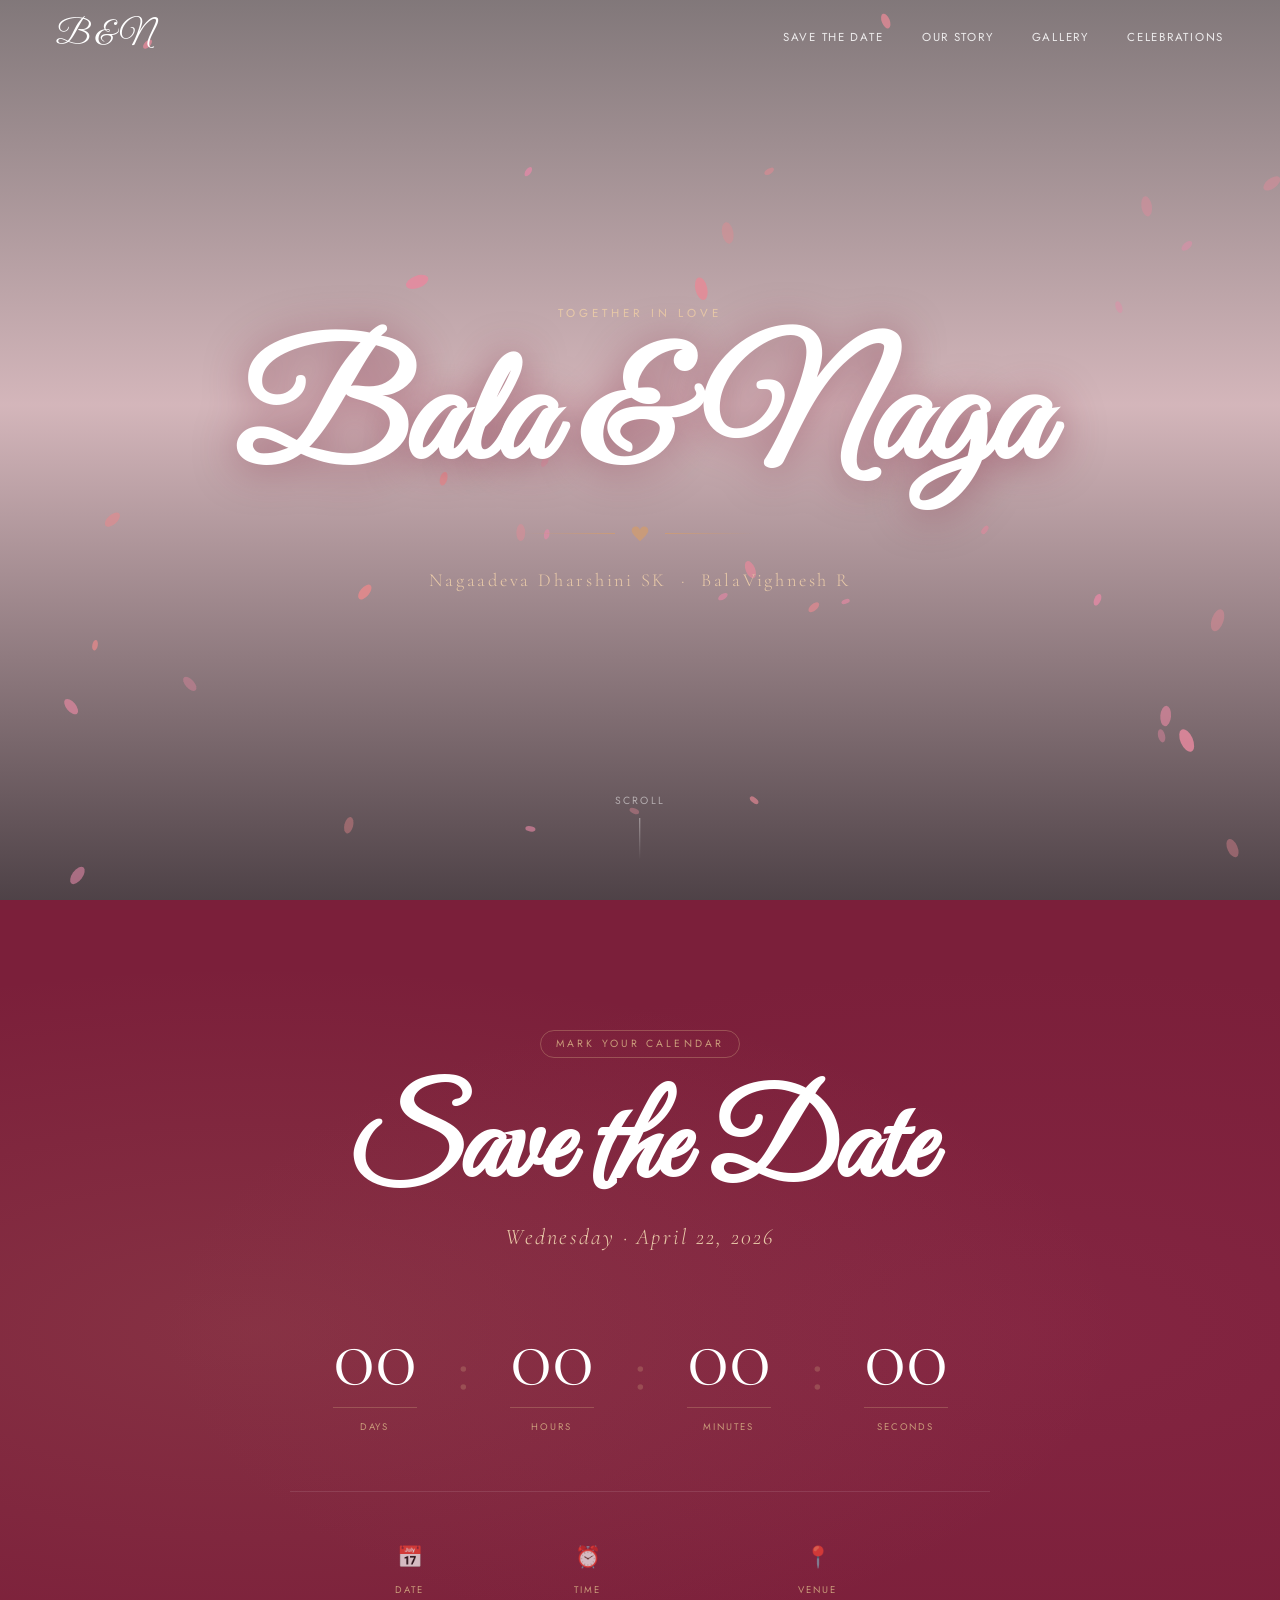
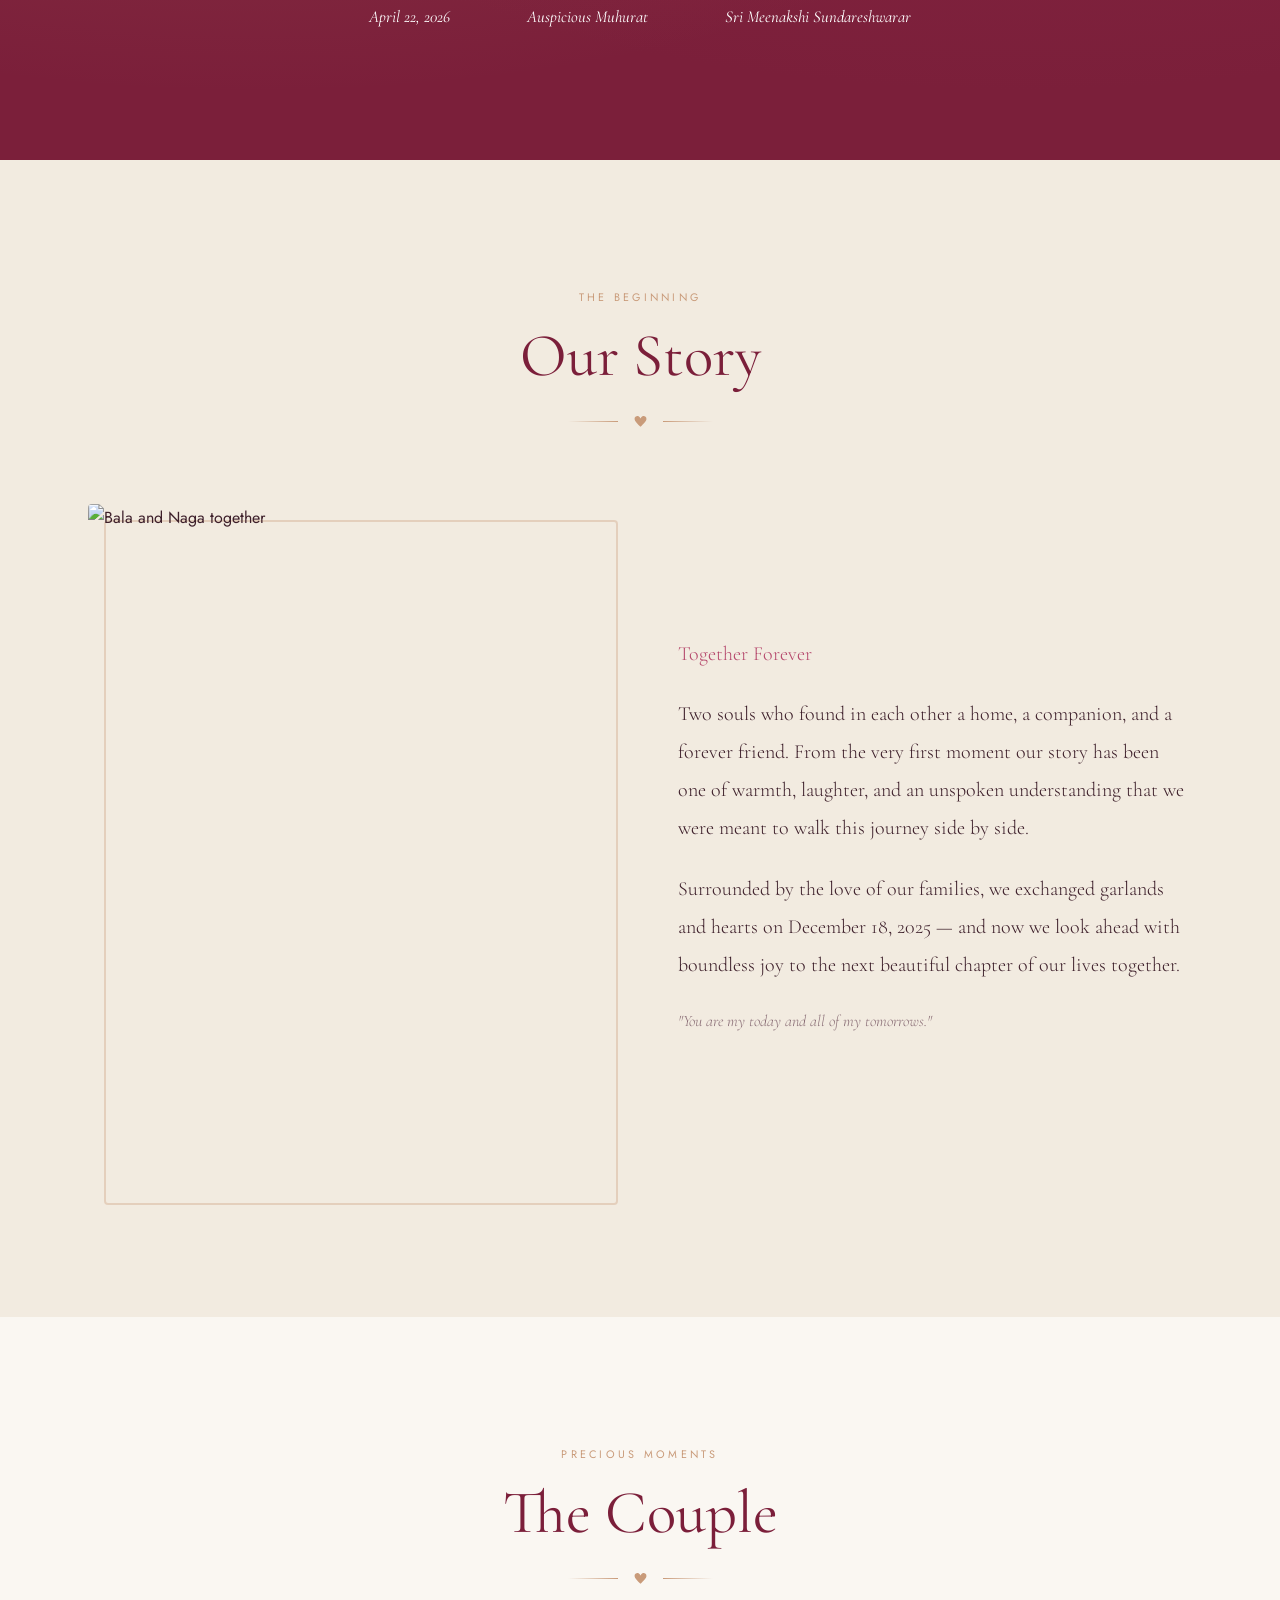
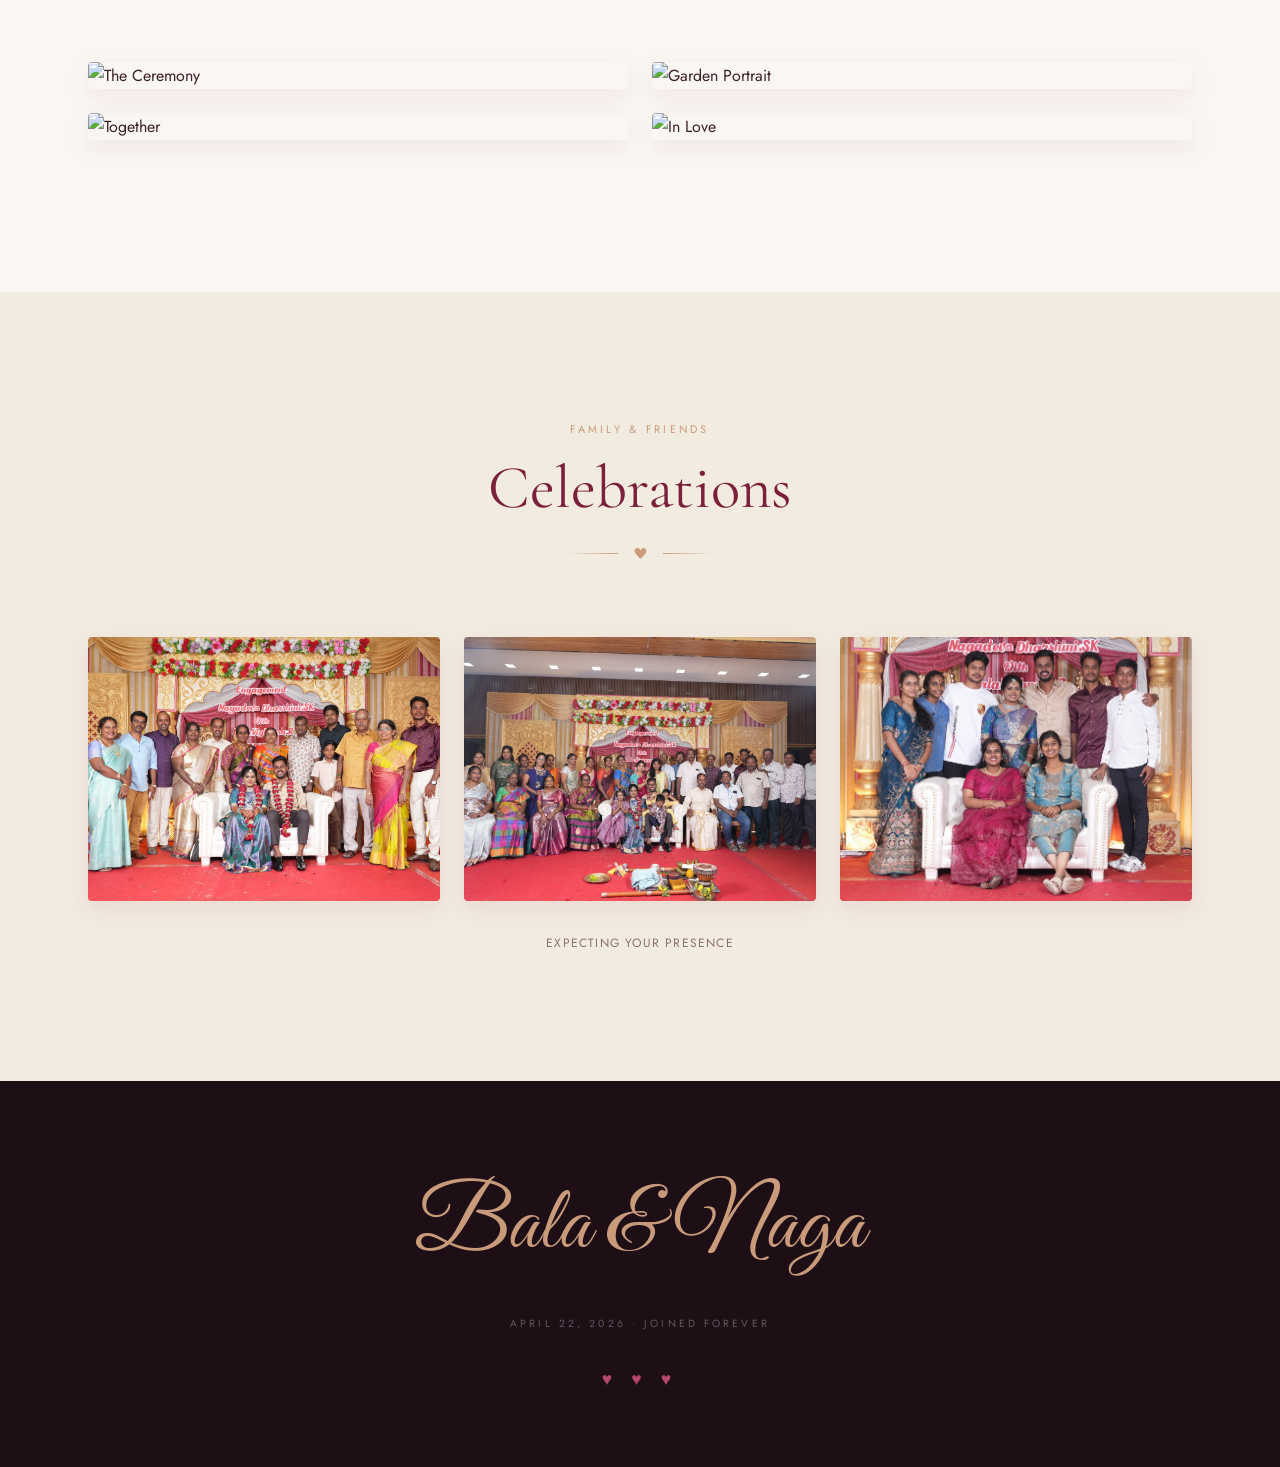
==== commit ce6d801c: "Update data attributes for group cards in index.html" ====
--- a/index.html
+++ b/index.html
@@ -446,15 +446,15 @@
           <div class="g-card-ov"><div class="expand-btn">+</div></div>
         </div>
       -->
-      <div class="g-group-card reveal" data-gi="0">
+      <div class="g-group-card reveal" data-li="4">
         <img src="images/DSC08339.JPG" alt="Family Group Photo" />
         <div class="g-card-ov"><div class="expand-btn">+</div></div>
       </div>     
-      <div class="g-group-card reveal" data-gi="1">
+      <div class="g-group-card reveal" data-li="5">
         <img src="images/DSC08311.JPG" alt="Family Group Photo" />
         <div class="g-card-ov"><div class="expand-btn">+</div></div>
       </div>  
-      <div class="g-group-card reveal" data-gi="2">
+      <div class="g-group-card reveal" data-li="6">
         <img src="images/DSC08638.JPG" alt="Family Group Photo" />
         <div class="g-card-ov"><div class="expand-btn">+</div></div>
       </div>  
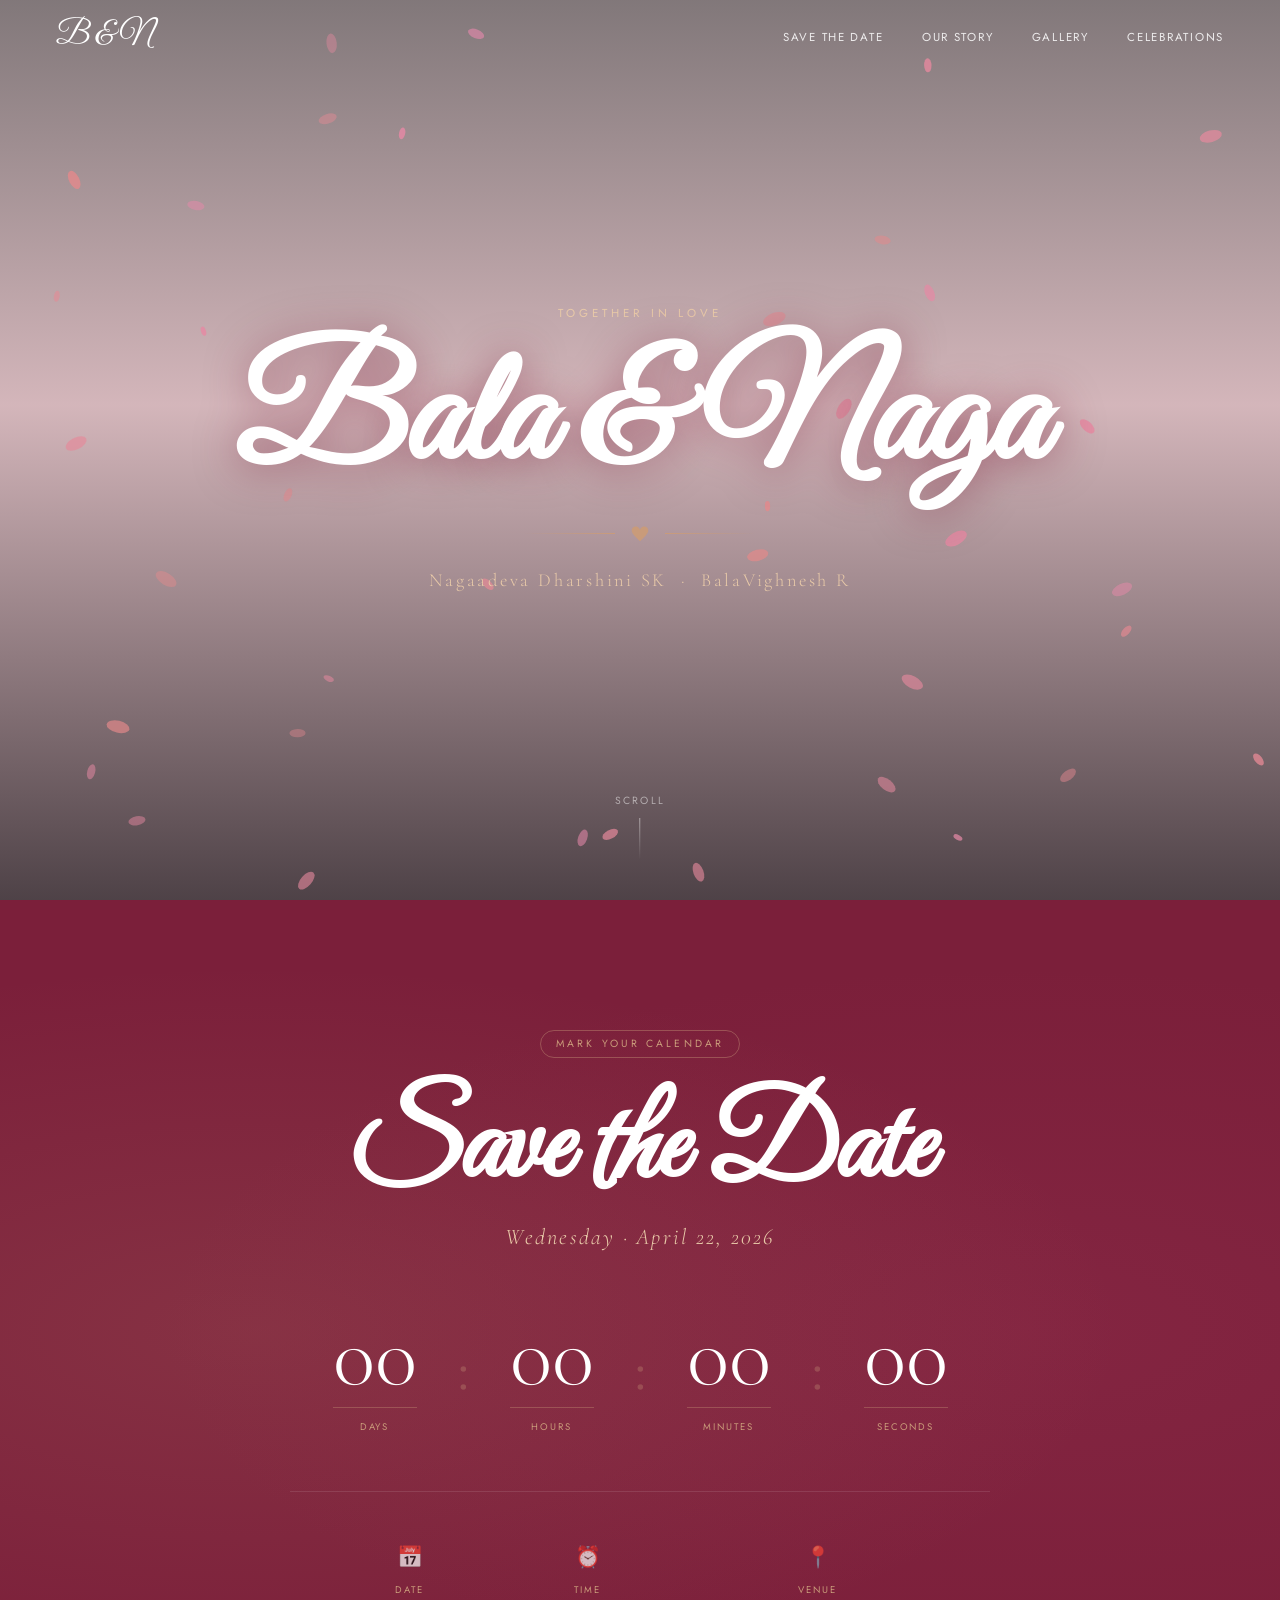
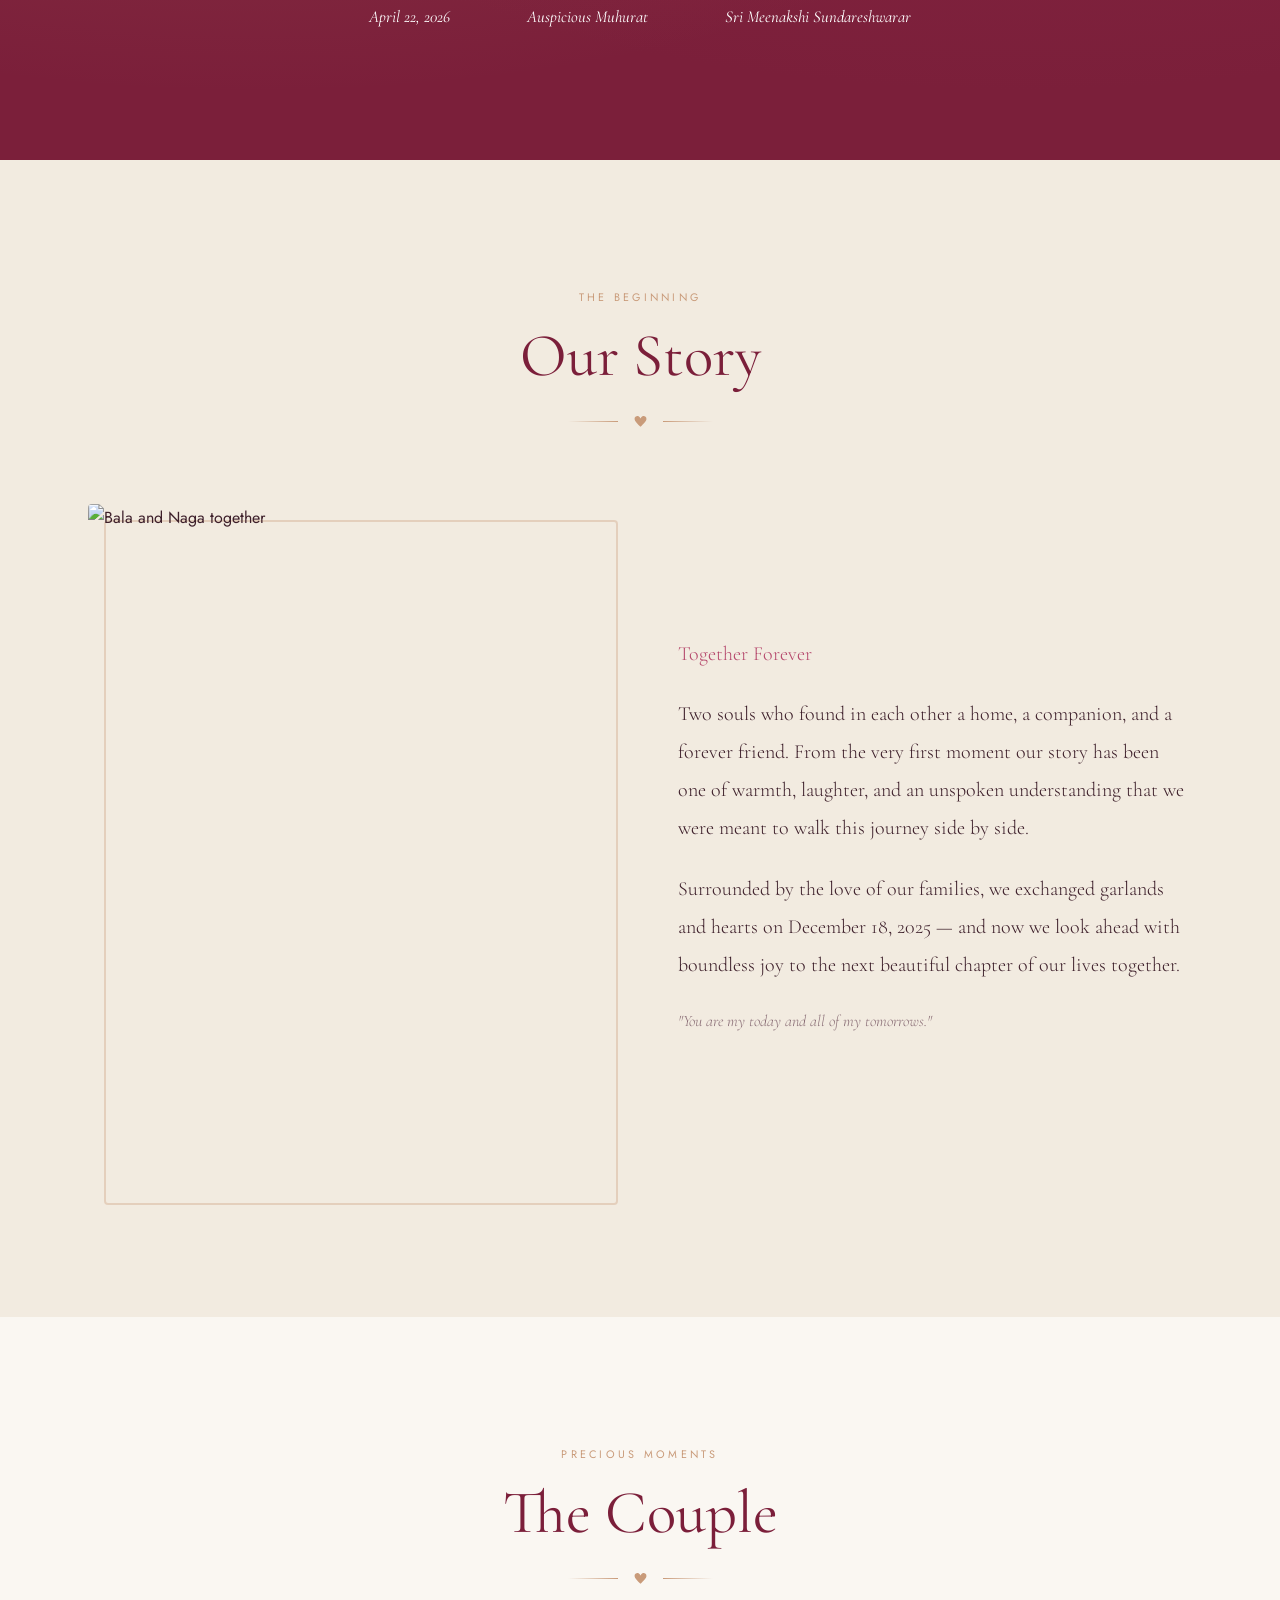
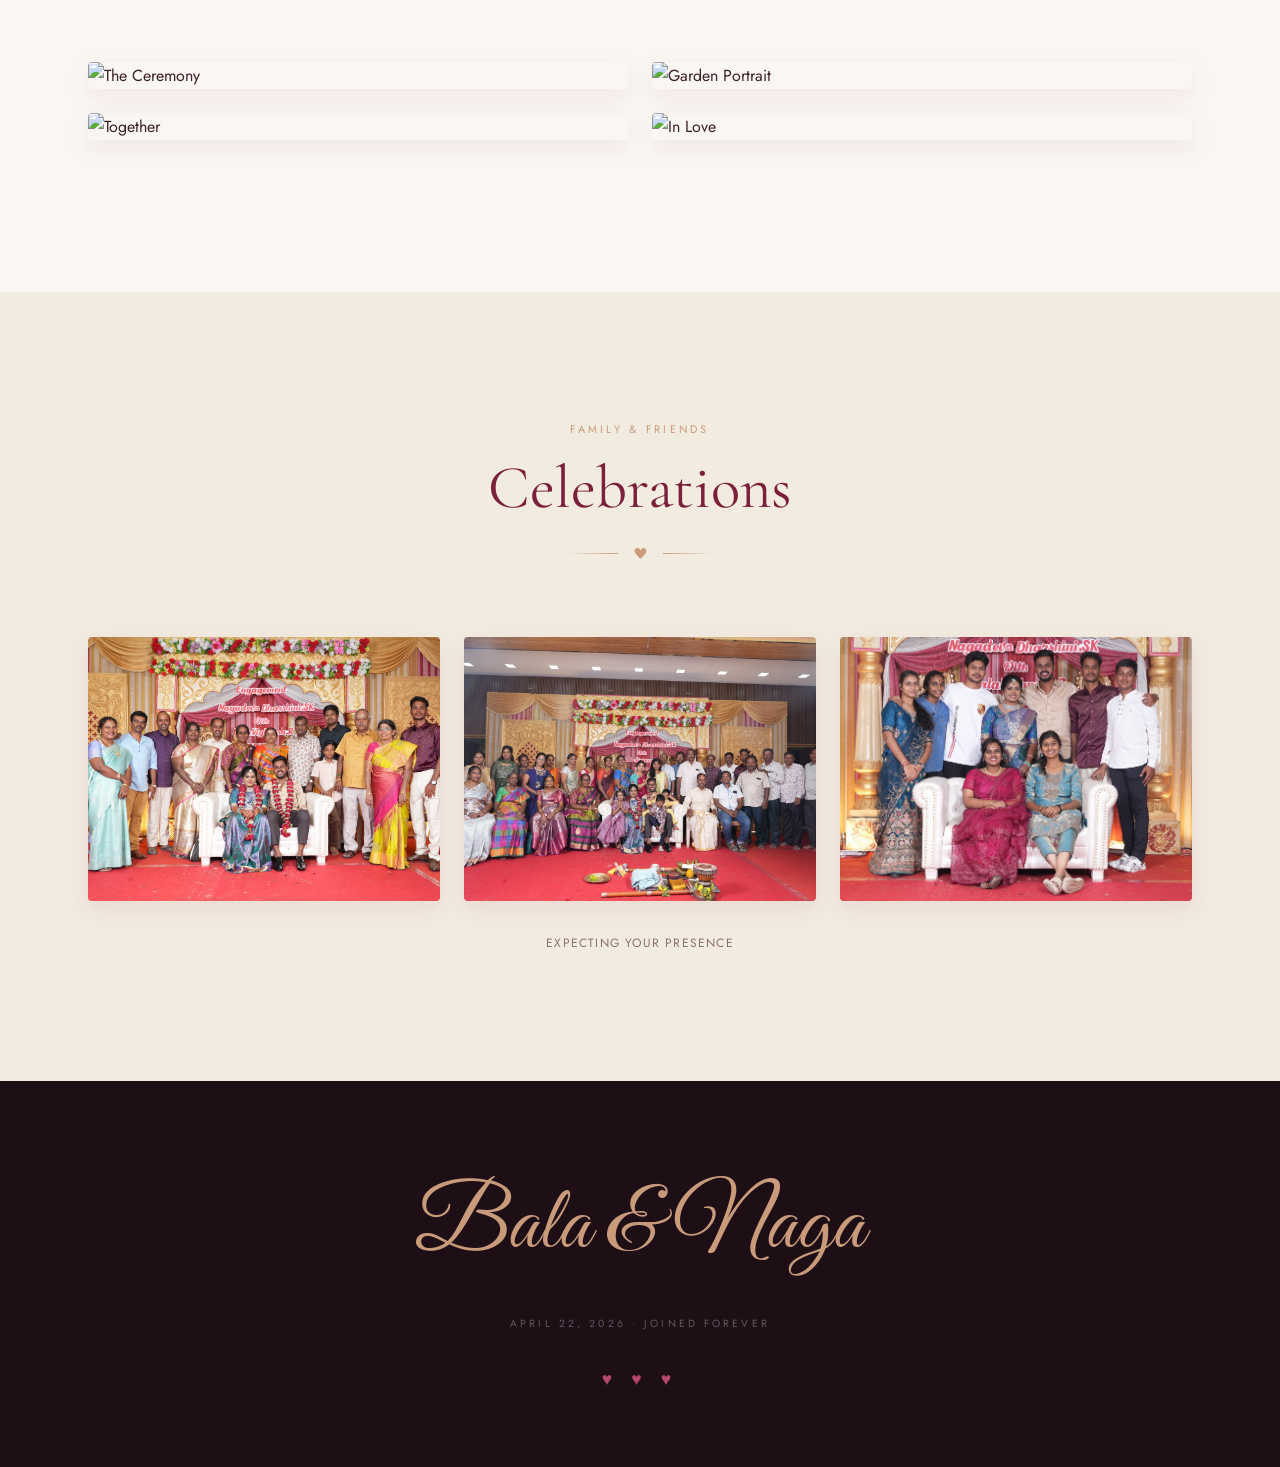
==== commit 7d109b78: "Update image captions and event listeners in index.html" ====
--- a/index.html
+++ b/index.html
@@ -533,10 +533,11 @@
   {src:'images/MOH04186.JPG', cap:'Together'},
   {src:'images/MOH09989.JPG', cap:'Garden Portrait'},
   {src:'images/MOH09993.JPG', cap:'In Love'},
-  {src:'images/DSC08339.JPG', cap:'Family Group Photo'},
-  {src:'images/DSC08311.JPG', cap:'Family Group Photo'},
-  {src:'images/DSC08638.JPG', cap:'Family Group Photo'},
+  {src:'images/DSC08339.JPG', cap:'Family Celebration'},
+  {src:'images/DSC08311.JPG', cap:'Friends Together'},
+  {src:'images/DSC08638.JPG', cap:'Wedding Joy'},
 ];
+
 let cur = 0;
 const lb = document.getElementById('lb');
 const lbImg = document.getElementById('lbImg');
@@ -553,7 +554,12 @@
   lbImg.style.opacity='0';
   setTimeout(() => { lbImg.src=imgs[cur].src; lbCtr.textContent=`${cur+1} / ${imgs.length}`; lbImg.style.opacity='1'; }, 200);
 }
-document.querySelectorAll('.g-card').forEach(c => c.addEventListener('click', () => openLb(+c.dataset.li)));
+
+// Wire up ALL photos (both couple and group)
+document.querySelectorAll('.g-card, .g-group-card').forEach(c => {
+  c.addEventListener('click', () => openLb(+c.dataset.li));
+});
+
 document.getElementById('lbClose').addEventListener('click', closeLb);
 document.getElementById('lbPrev').addEventListener('click', ()=>stepLb(-1));
 document.getElementById('lbNext').addEventListener('click', ()=>stepLb(1));
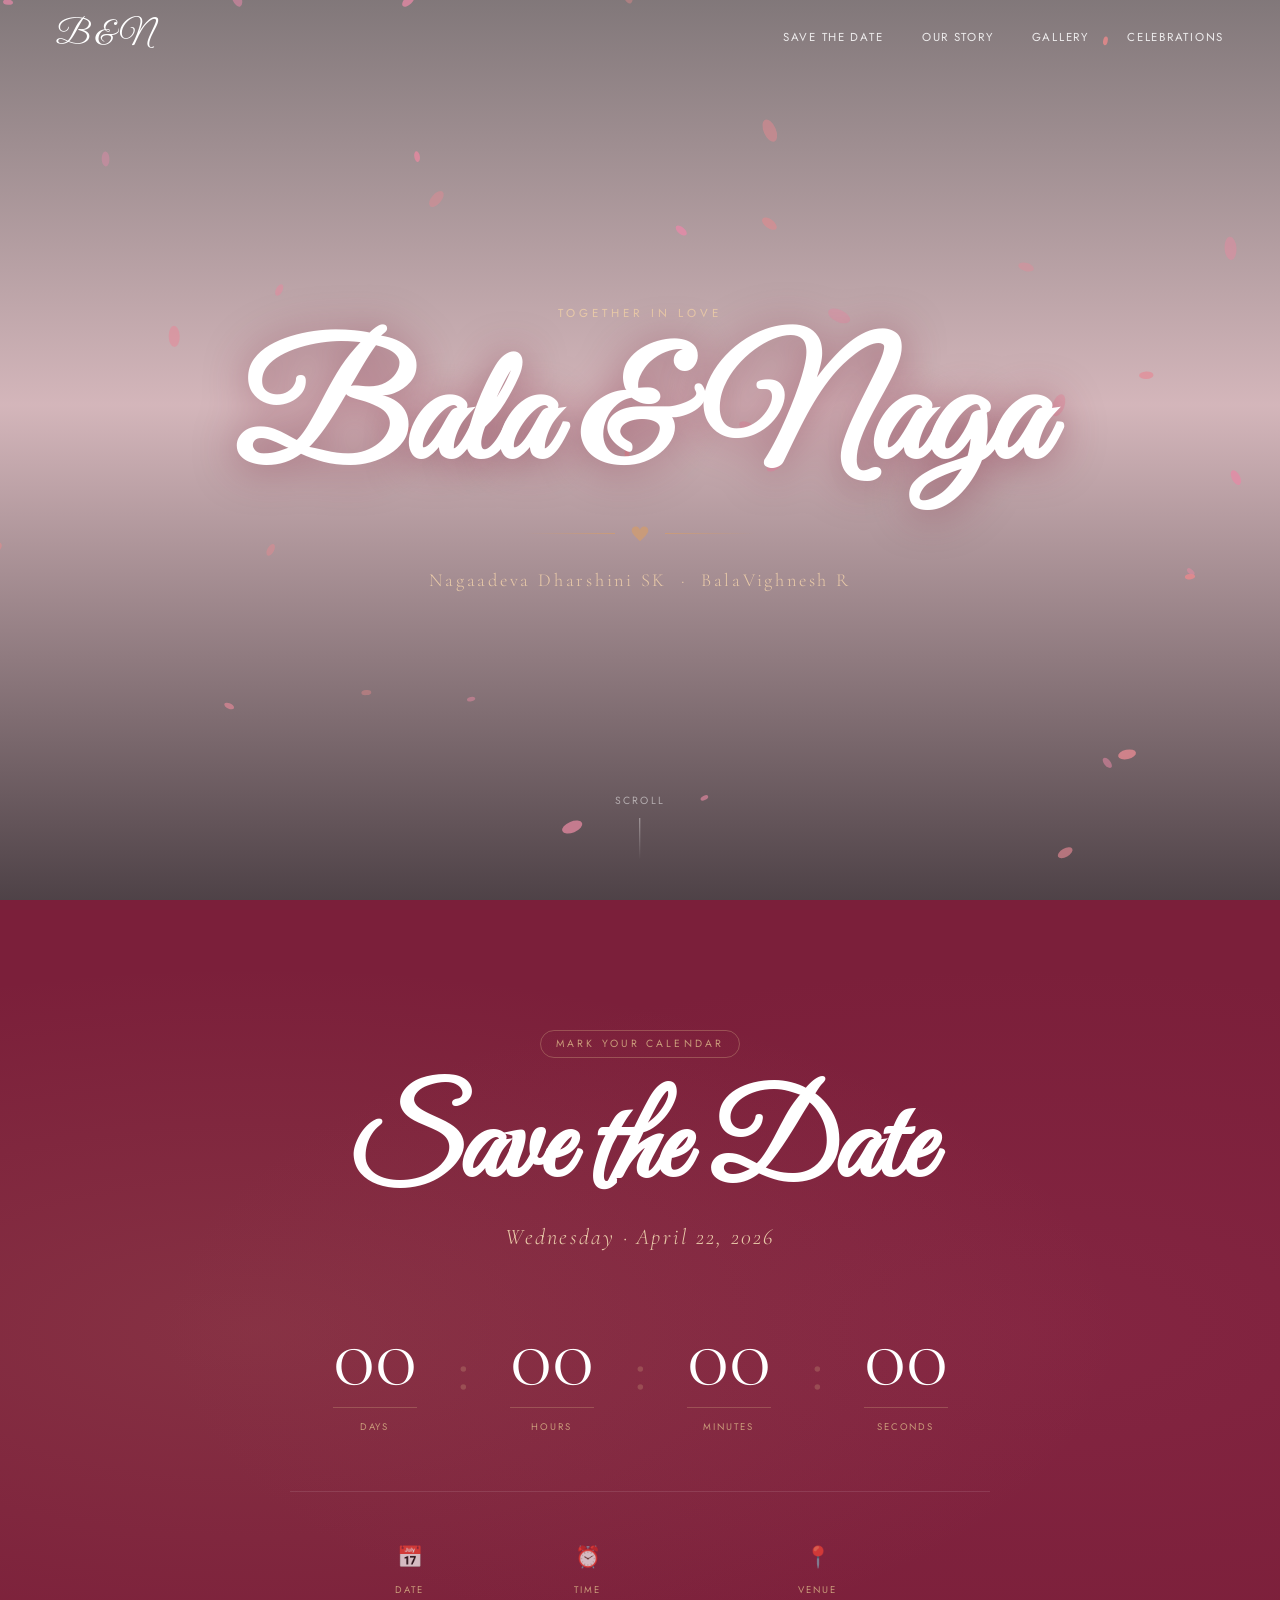
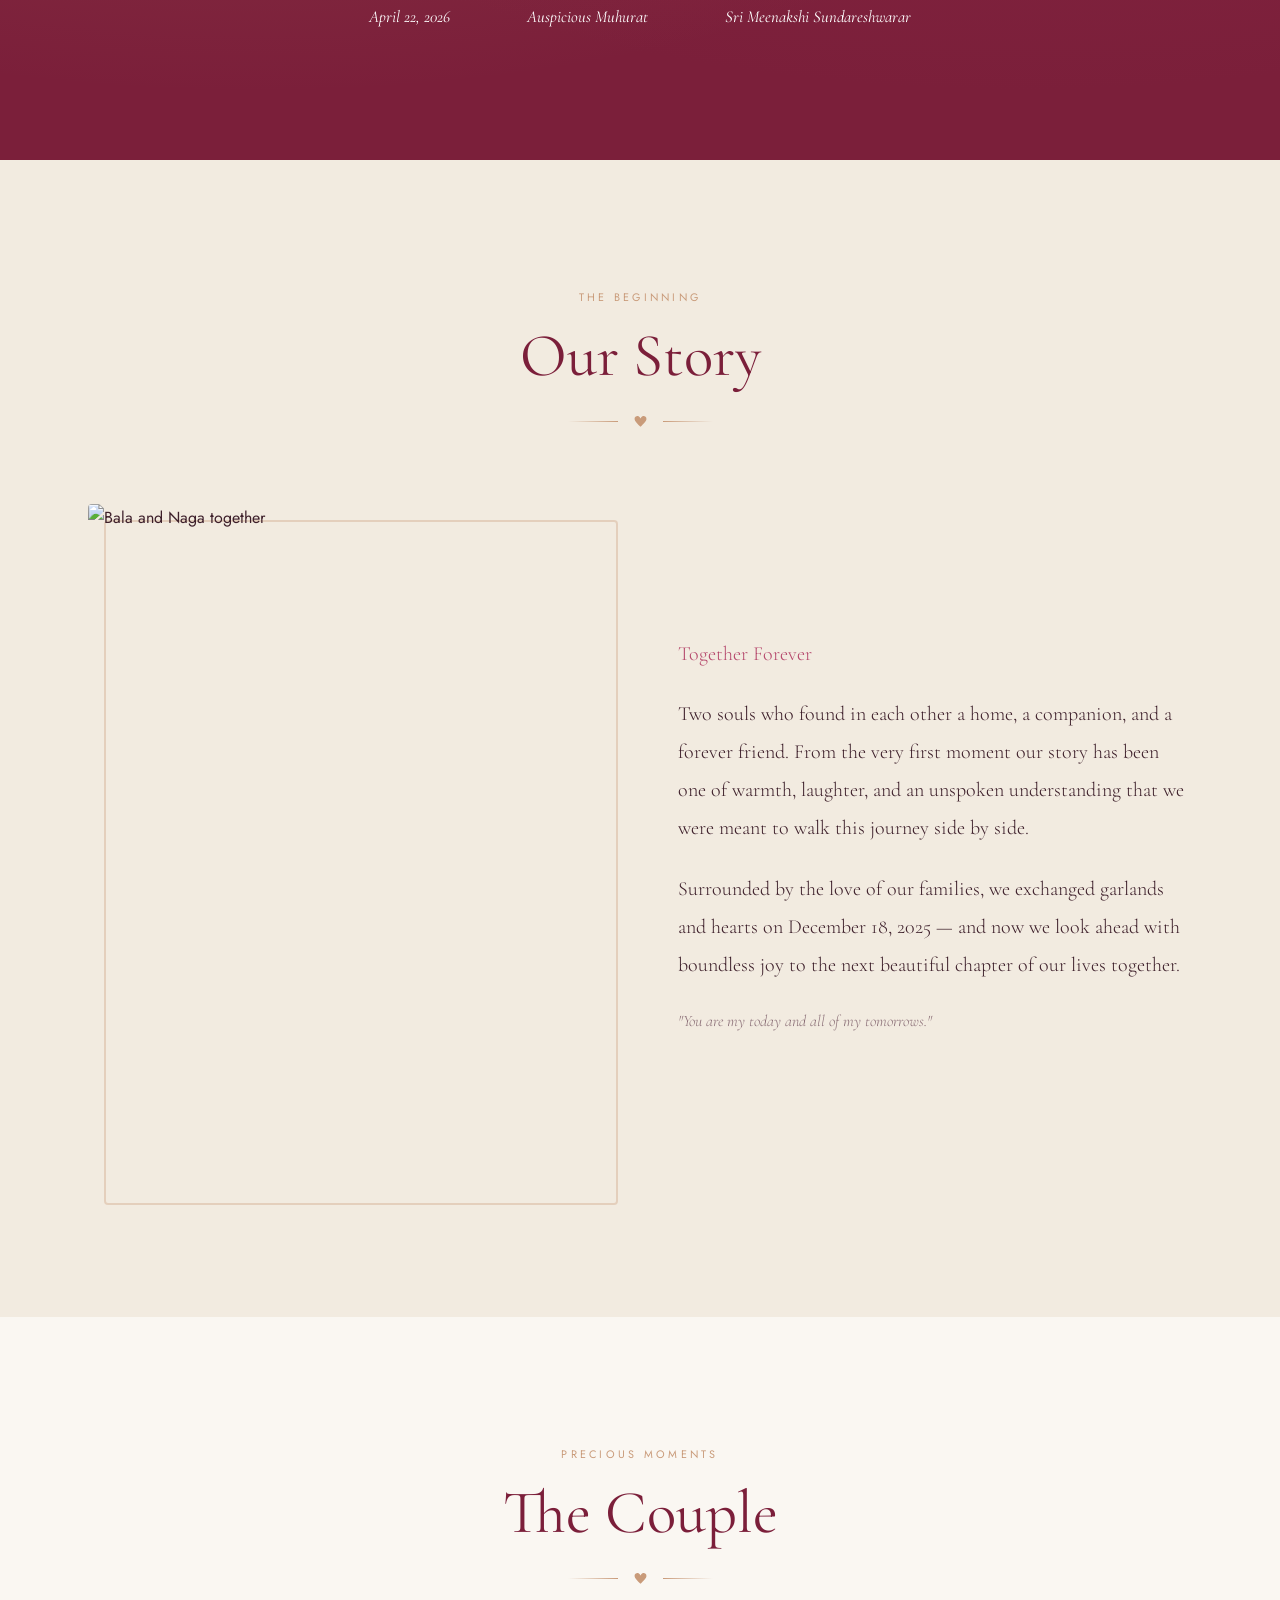
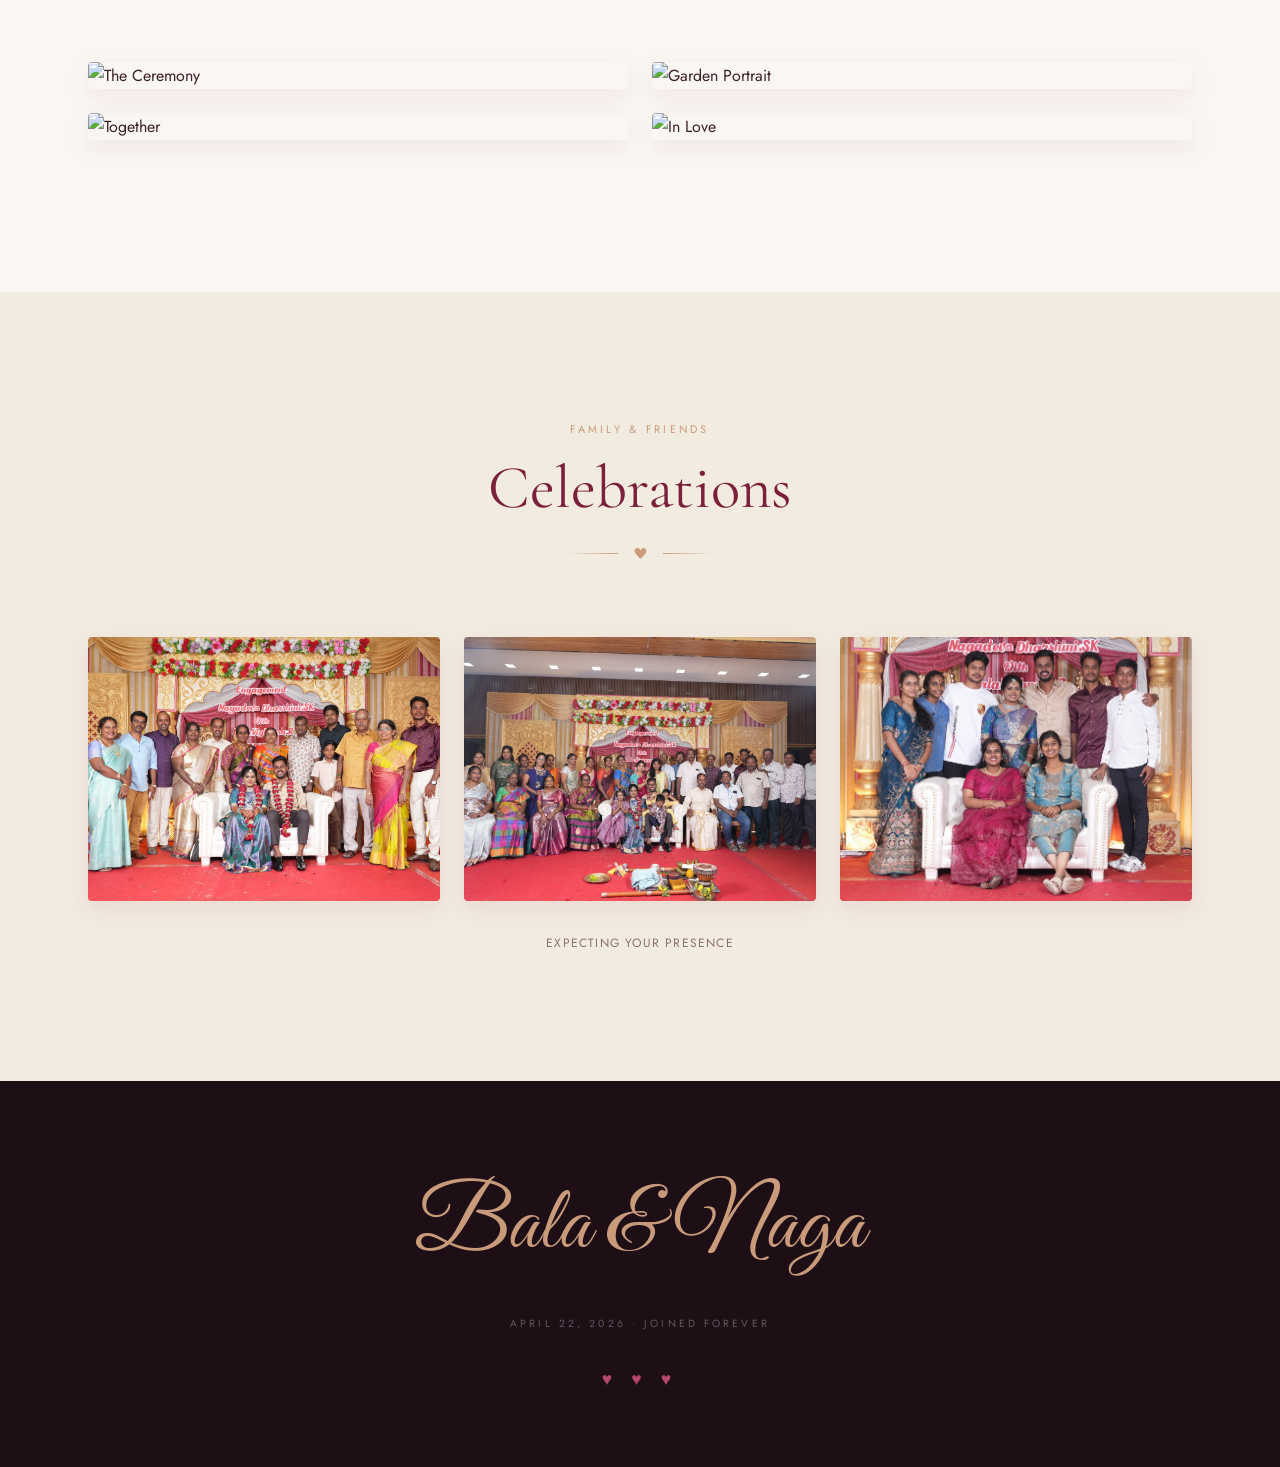
==== commit f69c0dfd: "Improve alt text and clean up comments in index.html Updated alt text for group photos and removed p" ====
--- a/index.html
+++ b/index.html
@@ -259,7 +259,7 @@
       display: flex; align-items: center; justify-content: center;
     }
 
-    /* ─── GROUP GALLERY ─── */
+/* ─── GROUP GALLERY ─── */
     .group-bg { background: var(--cream); }
     .group-grid { display: grid; grid-template-columns: repeat(auto-fill, minmax(270px, 1fr)); gap: clamp(1rem,2.5vw,1.5rem); }
     .g-group-card {
@@ -439,23 +439,16 @@
       <div class="ornament-row"><svg viewBox="0 0 24 24"><path d="M12 21.593c-5.63-5.539-11-10.297-11-14.402 0-3.791 3.068-5.191 5.281-5.191 1.312 0 4.151.501 5.719 4.457 1.59-3.968 4.464-4.447 5.726-4.447 2.54 0 5.274 1.621 5.274 5.181 0 4.069-5.136 8.625-11 14.402z"/></svg></div>
     </div>
     <div class="group-grid">
-      <!--
-        To add real group photos, replace each .g-placeholder div below with:
-        <div class="g-group-card" data-gi="0">
-          <img src="images/GROUP1.JPG" alt="Group Photo" />
-          <div class="g-card-ov"><div class="expand-btn">+</div></div>
-        </div>
-      -->
       <div class="g-group-card reveal" data-li="4">
-        <img src="images/DSC08339.JPG" alt="Family Group Photo" />
+        <img src="images/DSC08339.JPG" alt="Family Celebration" />
         <div class="g-card-ov"><div class="expand-btn">+</div></div>
       </div>     
-      <div class="g-group-card reveal" data-li="5">
-        <img src="images/DSC08311.JPG" alt="Family Group Photo" />
+      <div class="g-group-card reveal d1" data-li="5">
+        <img src="images/DSC08311.JPG" alt="Friends Together" />
         <div class="g-card-ov"><div class="expand-btn">+</div></div>
       </div>  
-      <div class="g-group-card reveal" data-li="6">
-        <img src="images/DSC08638.JPG" alt="Family Group Photo" />
+      <div class="g-group-card reveal d2" data-li="6">
+        <img src="images/DSC08638.JPG" alt="Wedding Joy" />
         <div class="g-card-ov"><div class="expand-btn">+</div></div>
       </div>  
     </div>
@@ -575,4 +568,6 @@
 lb.addEventListener('touchend', e=>{ const dx=e.changedTouches[0].clientX-tx; if(Math.abs(dx)>40) stepLb(dx<0?1:-1); });
 </script>
 </body>
-</html>
+</html>    
+
+ 
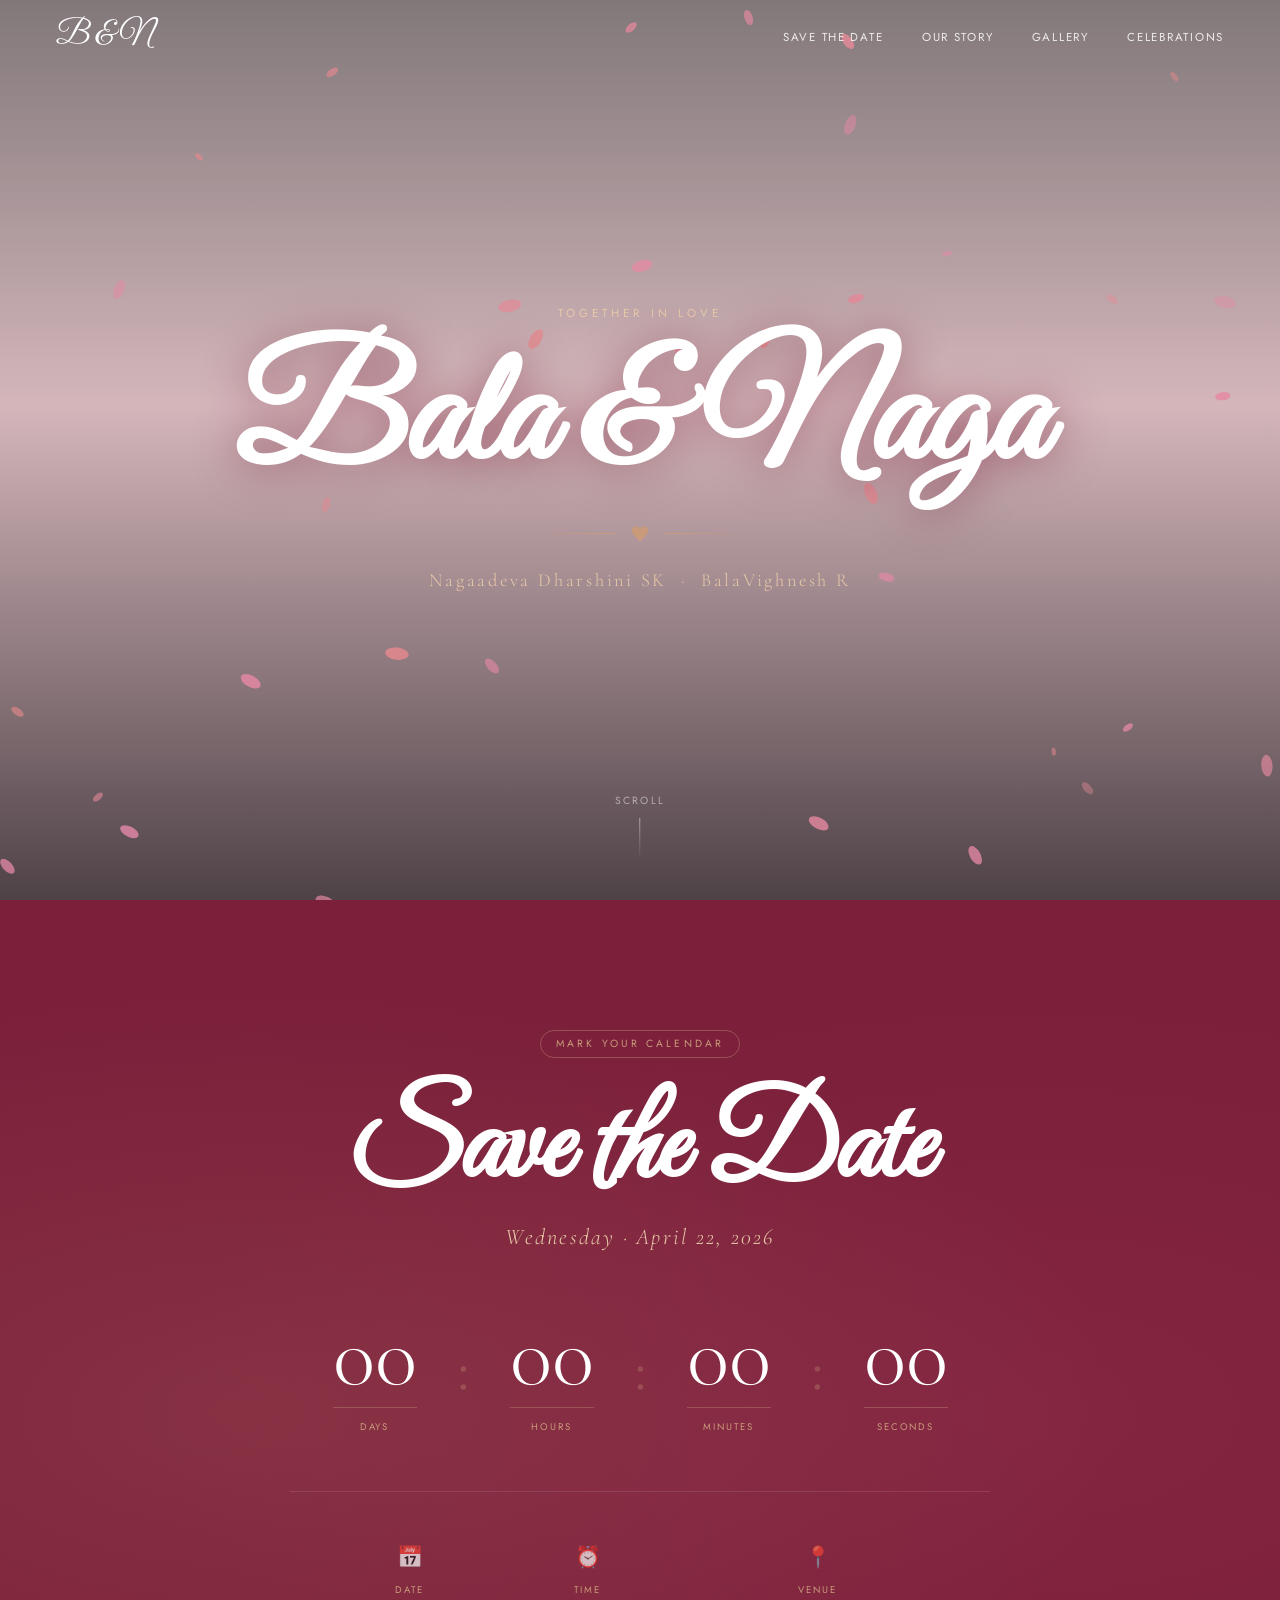
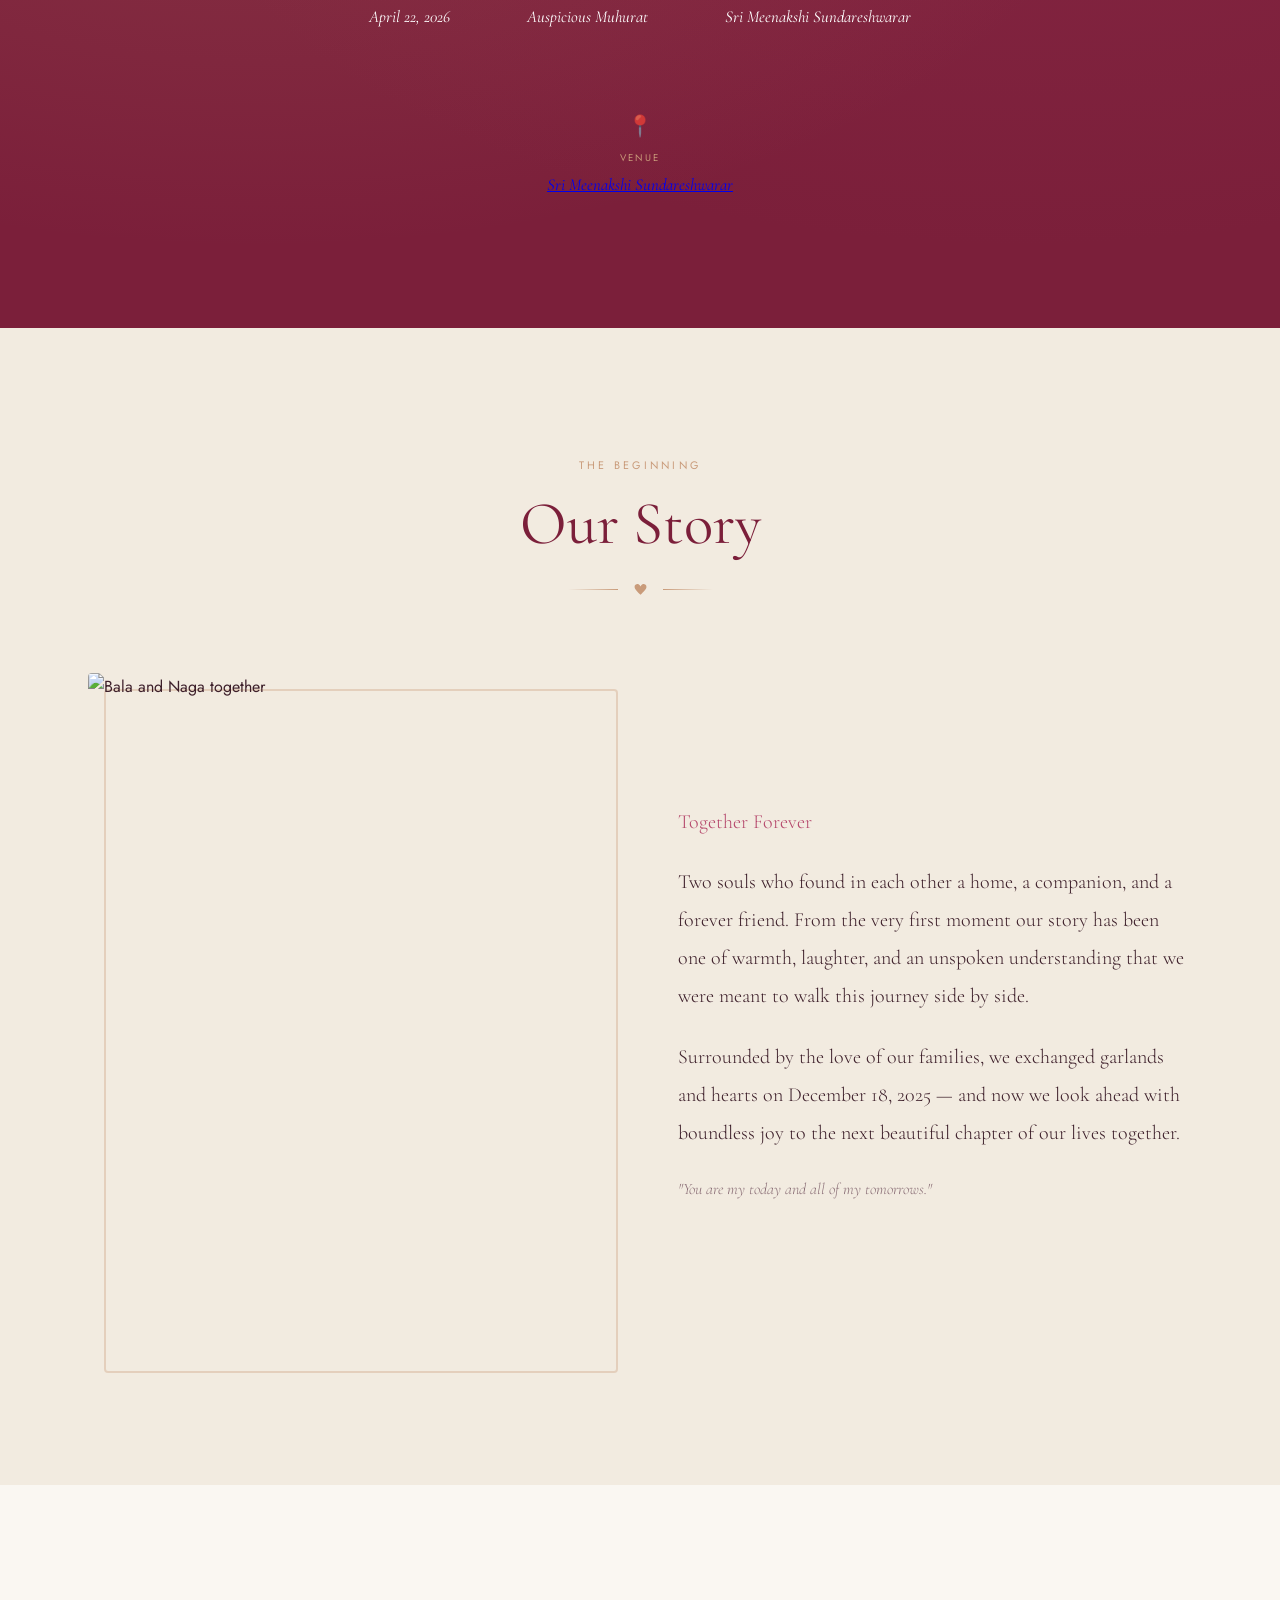
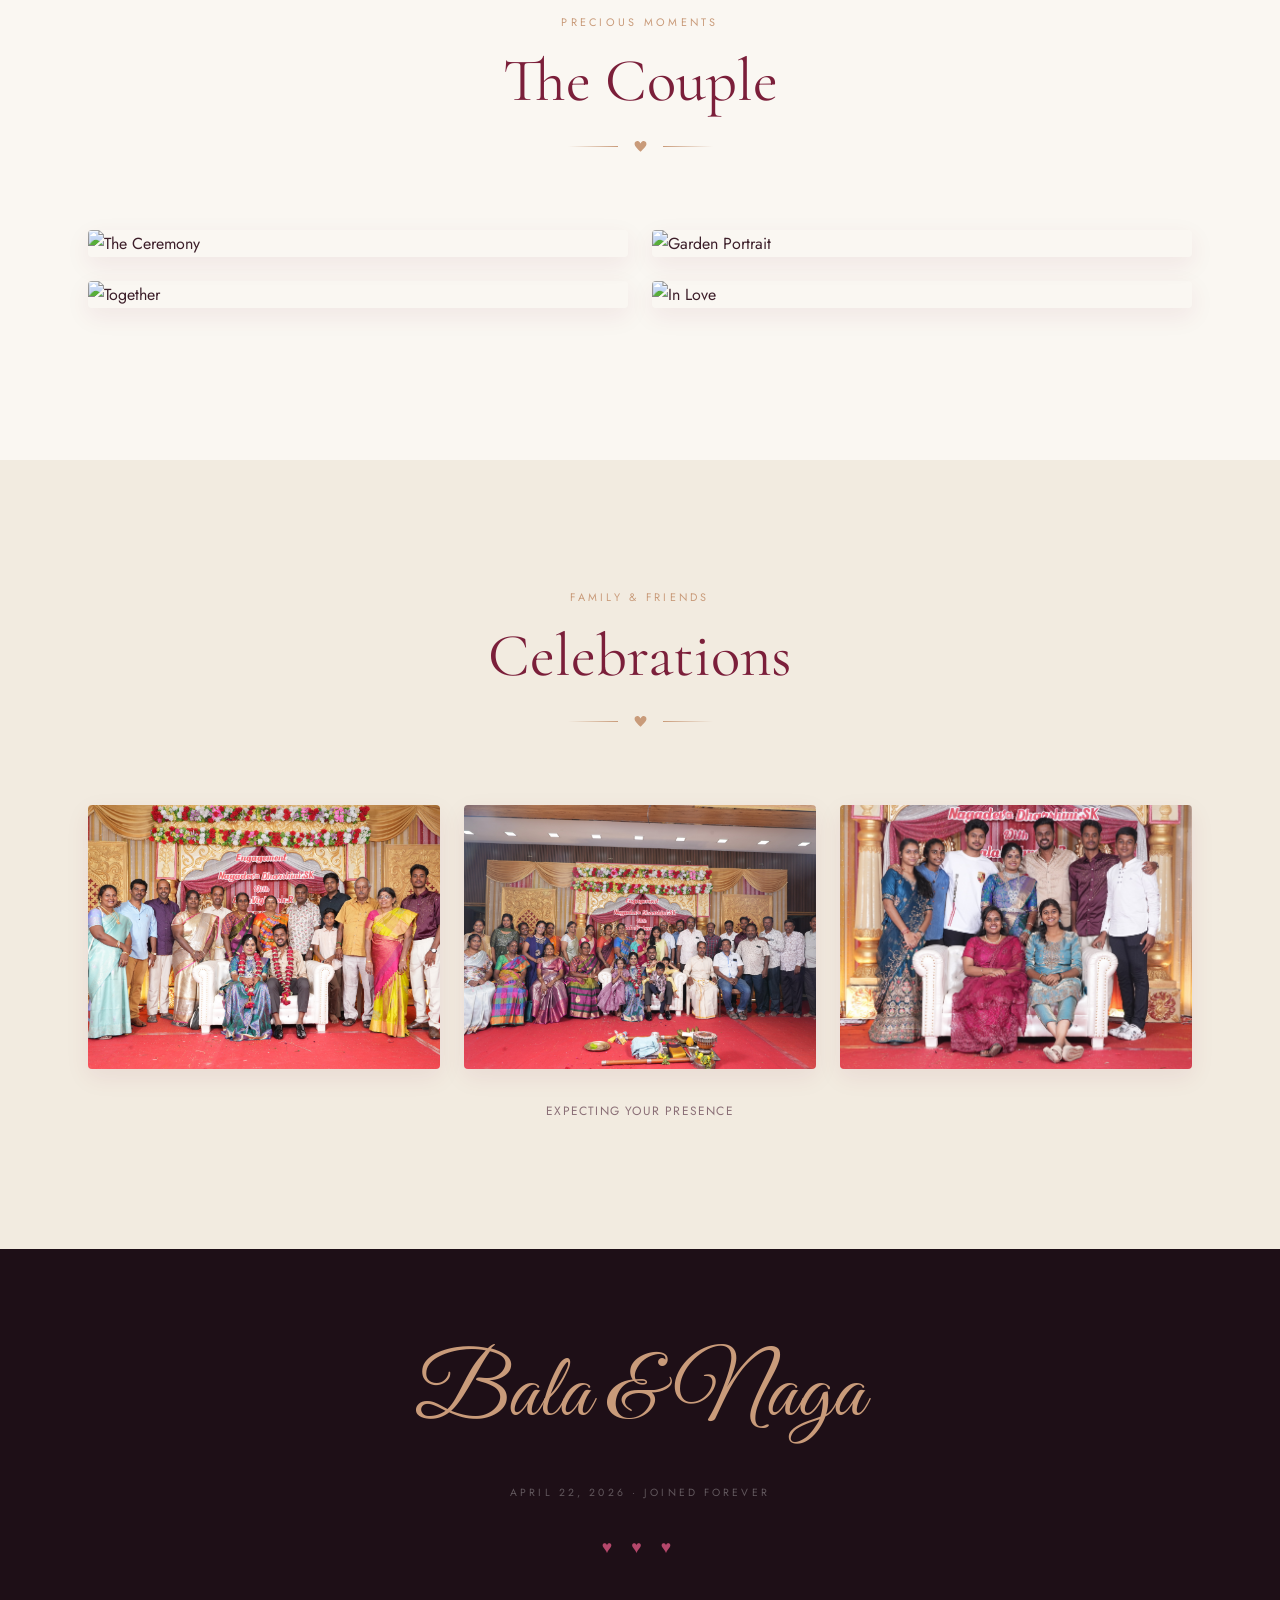
==== commit ff1a004b: "Add venue link to index.html" ====
--- a/index.html
+++ b/index.html
@@ -387,6 +387,15 @@
       <div class="det"><div class="det-icon">📅</div><div class="det-label">Date</div><div class="det-val">April 22, 2026</div></div>
       <div class="det"><div class="det-icon">⏰</div><div class="det-label">Time</div><div class="det-val">Auspicious Muhurat</div></div>
       <div class="det"><div class="det-icon">📍</div><div class="det-label">Venue</div><div class="det-val">Sri Meenakshi Sundareshwarar</div></div>
+      <div class="det">
+  <div class="det-icon">📍</div>
+  <div class="det-label">Venue</div>
+  <div class="det-val">
+    <a href="https://maps.app.goo.gl/LJgBK8hf4RddvKeC8" target="_blank" rel="noopener noreferrer" class="venue-link">
+      Sri Meenakshi Sundareshwarar
+    </a>
+  </div>
+</div>   
     </div>
   </div>
 </section>
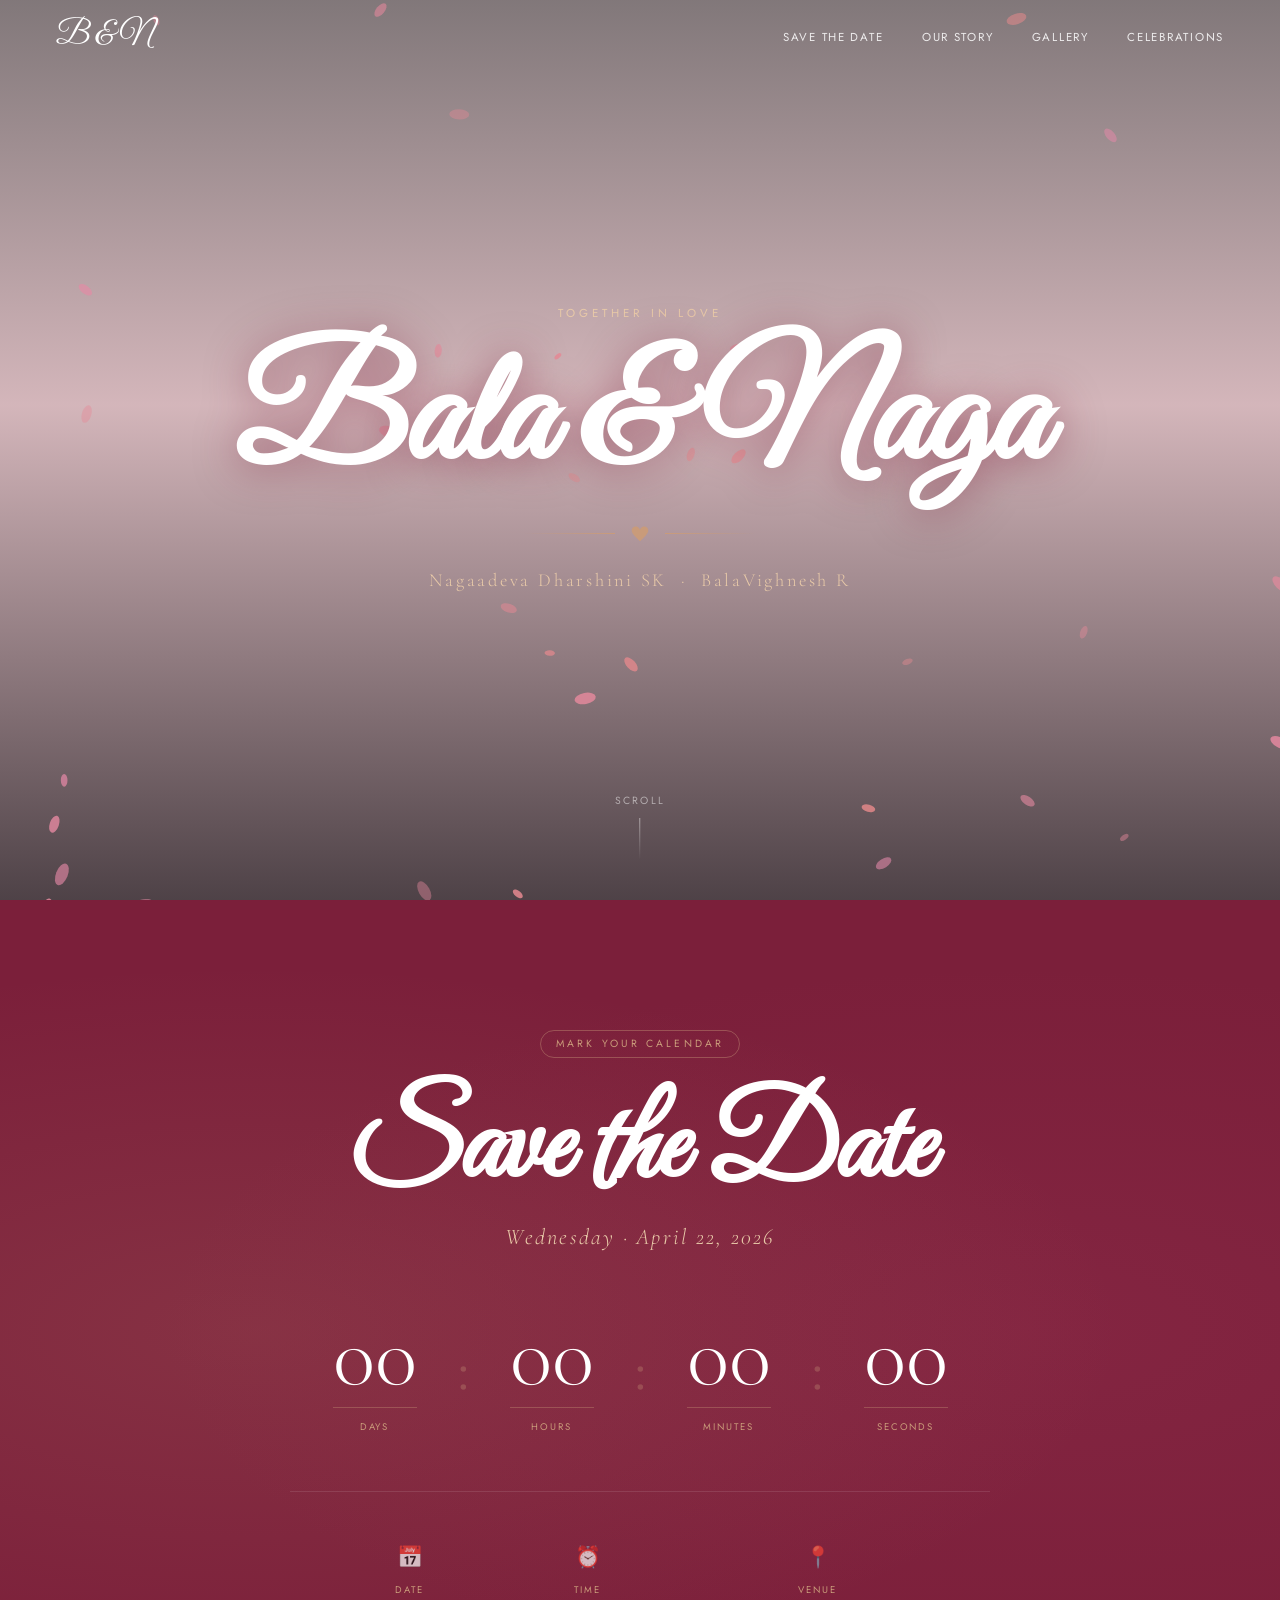
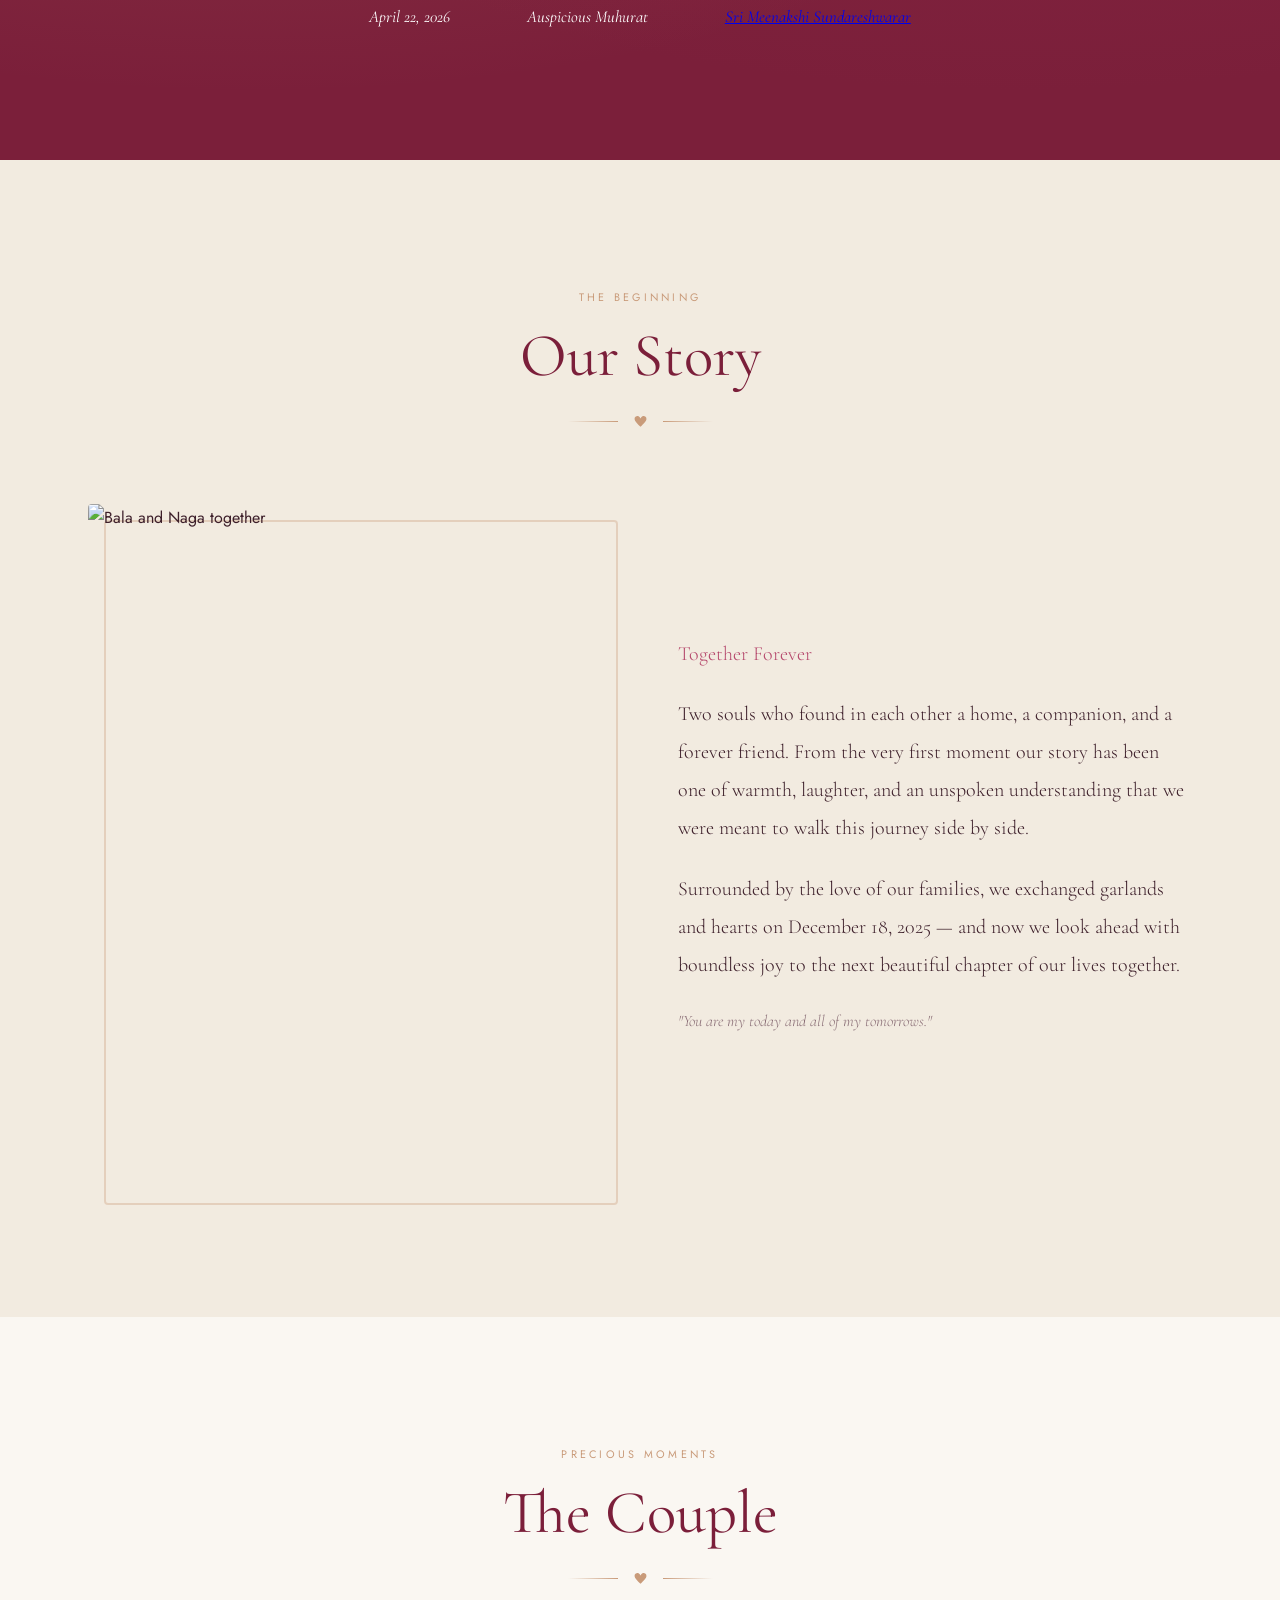
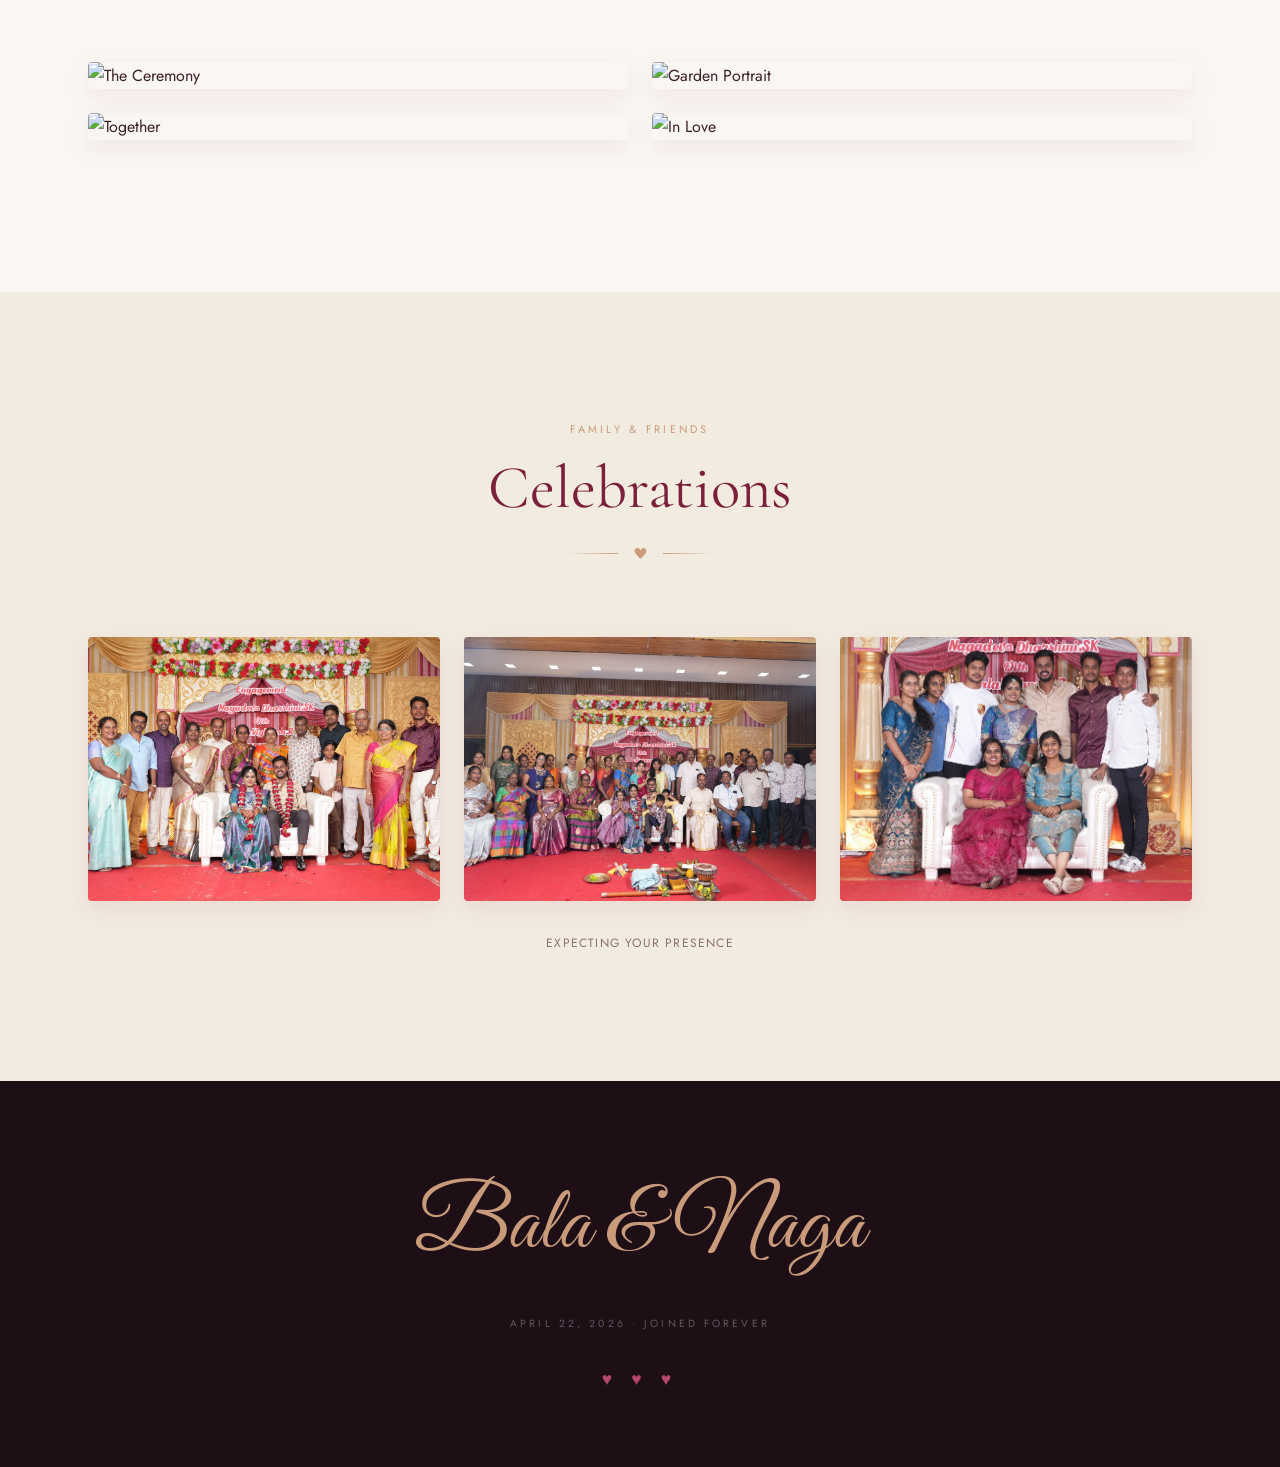
==== commit bc825bcd: "Refactor venue details in index.html Refactor venue section to improve structure and readability." ====
--- a/index.html
+++ b/index.html
@@ -386,16 +386,15 @@
     <div class="det-row">
       <div class="det"><div class="det-icon">📅</div><div class="det-label">Date</div><div class="det-val">April 22, 2026</div></div>
       <div class="det"><div class="det-icon">⏰</div><div class="det-label">Time</div><div class="det-val">Auspicious Muhurat</div></div>
-      <div class="det"><div class="det-icon">📍</div><div class="det-label">Venue</div><div class="det-val">Sri Meenakshi Sundareshwarar</div></div>
       <div class="det">
-  <div class="det-icon">📍</div>
-  <div class="det-label">Venue</div>
-  <div class="det-val">
-    <a href="https://maps.app.goo.gl/LJgBK8hf4RddvKeC8" target="_blank" rel="noopener noreferrer" class="venue-link">
-      Sri Meenakshi Sundareshwarar
-    </a>
-  </div>
-</div>   
+        <div class="det-icon">📍</div>
+        <div class="det-label">Venue</div>
+        <div class="det-val">
+          <a href="https://maps.app.goo.gl/LJgBK8hf4RddvKeC8" target="_blank" rel="noopener noreferrer" class="venue-link">
+            Sri Meenakshi Sundareshwarar
+          </a>
+        </div>
+      </div>   
     </div>
   </div>
 </section>
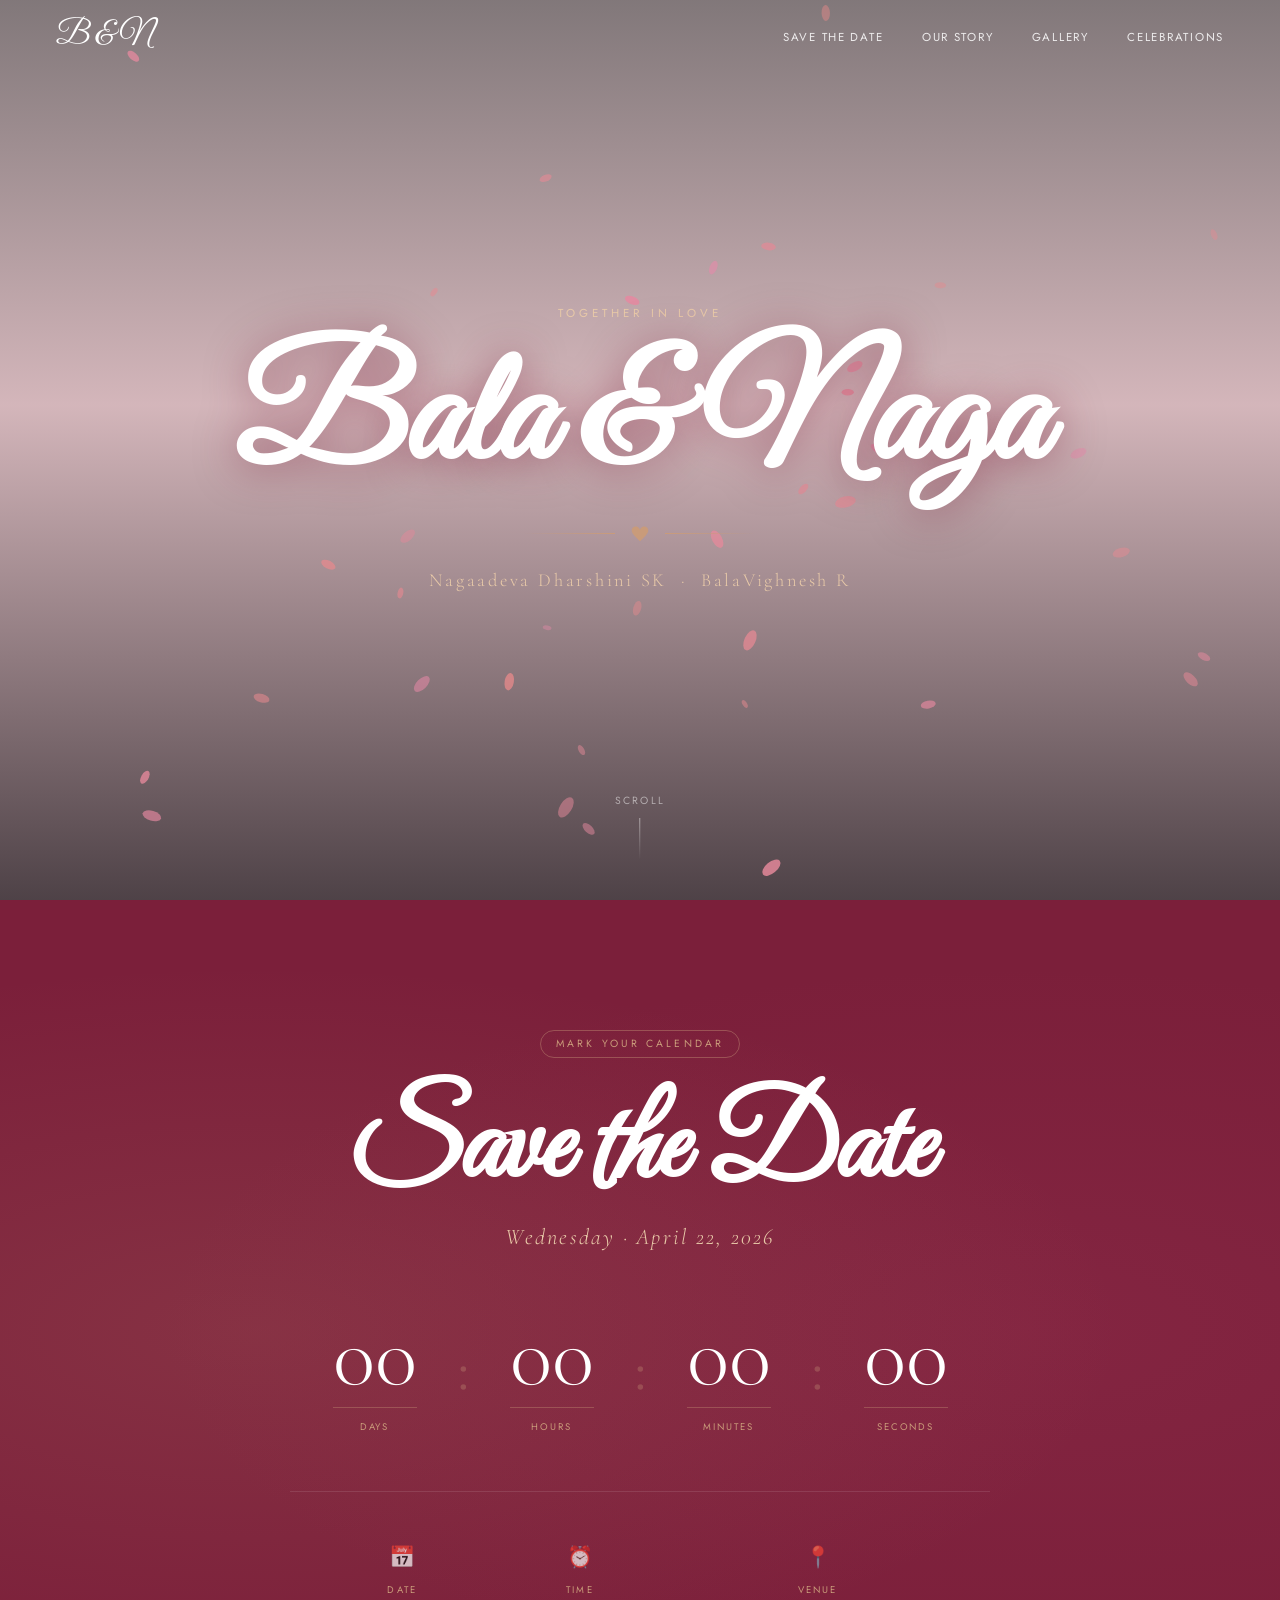
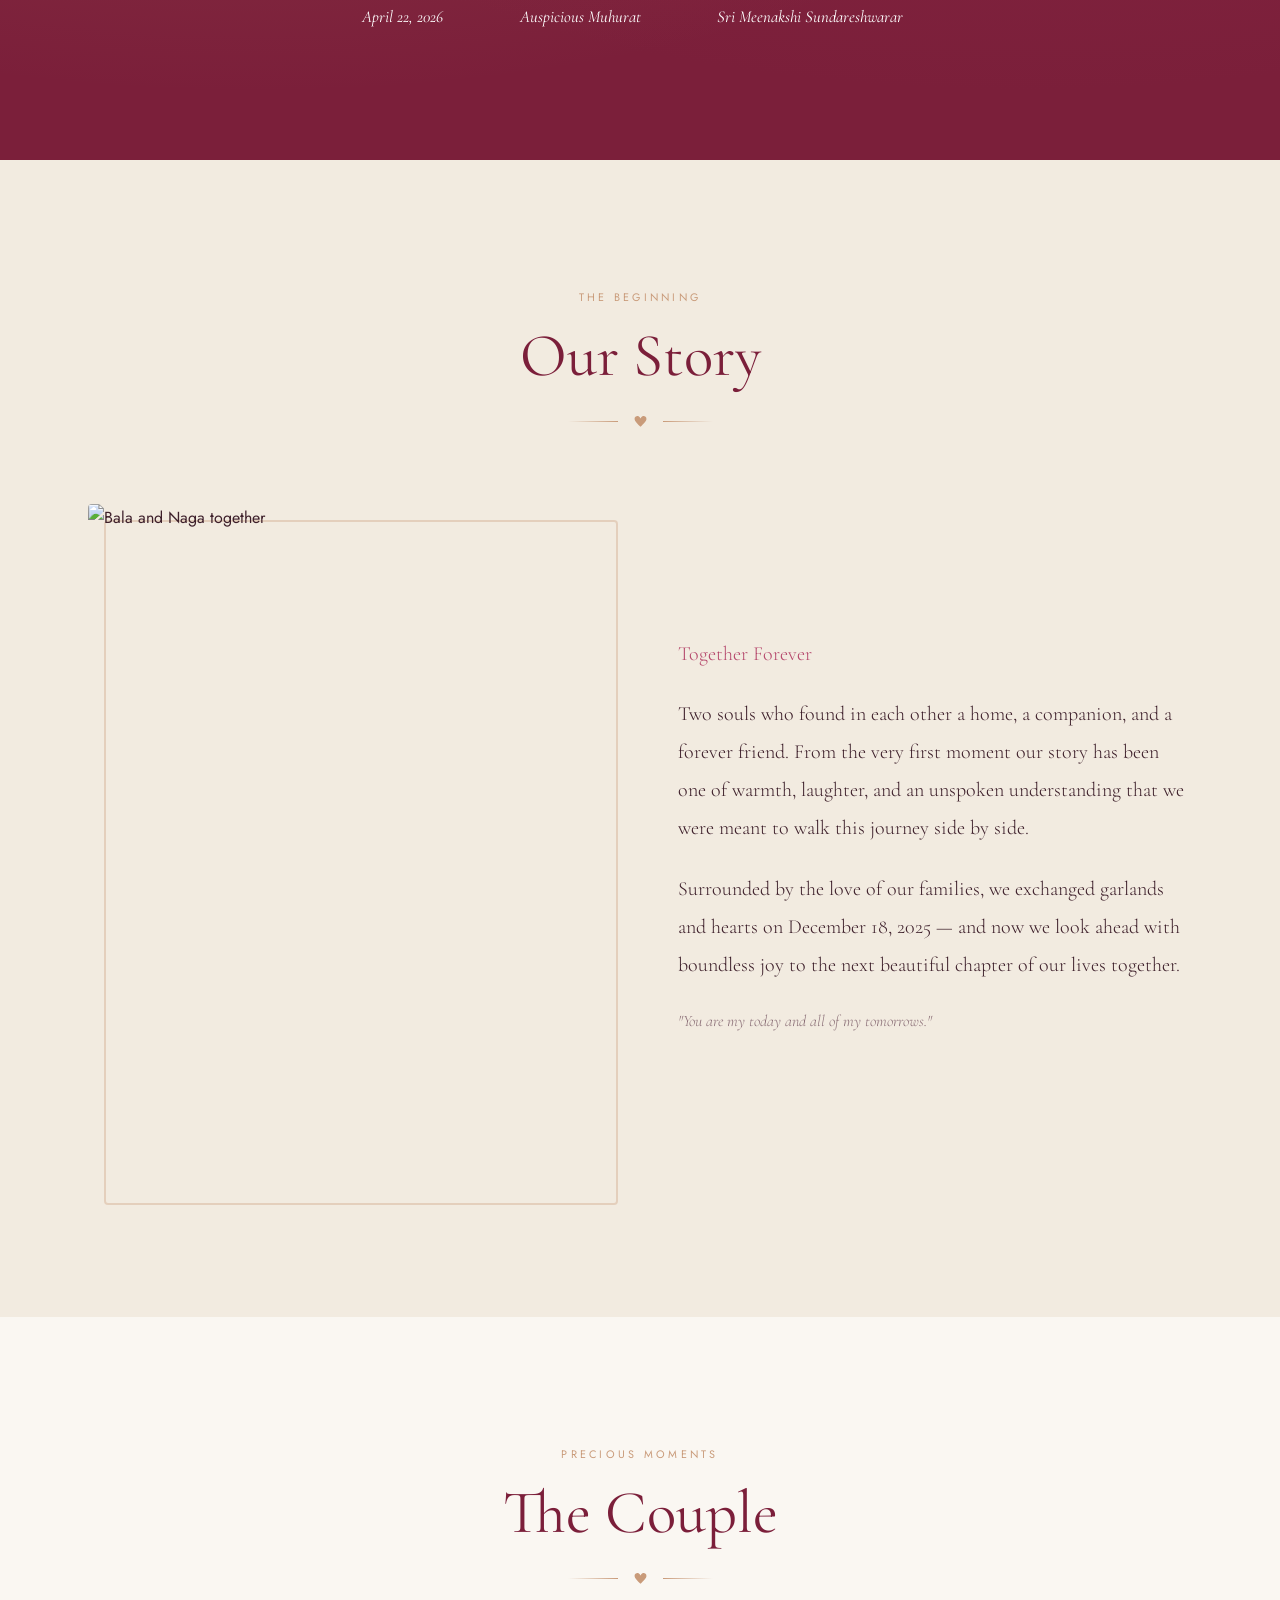
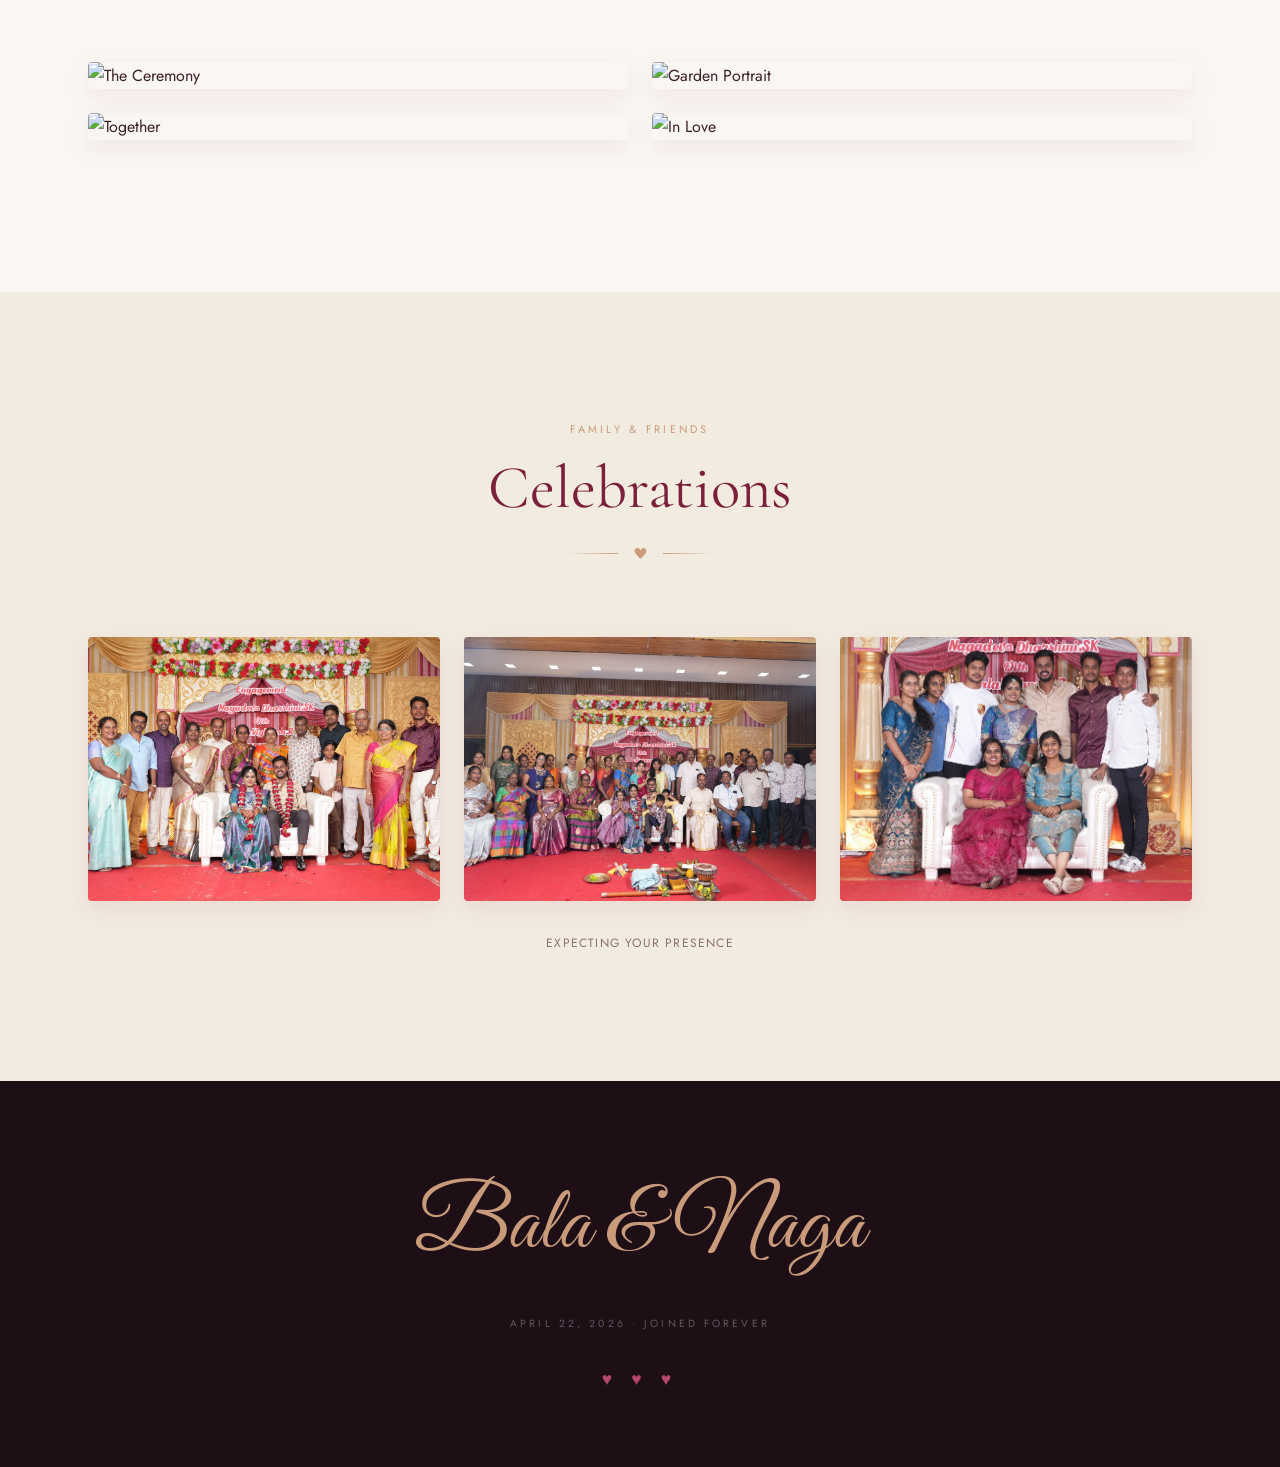
==== commit 3bcb116d: "Refactor details row and venue link styles" ====
--- a/index.html
+++ b/index.html
@@ -190,15 +190,38 @@
     }
 
     /* Details row */
-    .det-row {
-      display: flex; justify-content: center; gap: clamp(2rem,6vw,5rem);
-      flex-wrap: wrap; margin-top: 3.5rem; padding-top: 3rem;
-      border-top: 1px solid rgba(255,255,255,.1);
-    }
-    .det { text-align: center; }
-    .det-icon { font-size: 1.3rem; margin-bottom: 0.4rem; opacity: 0.7; }
-    .det-label { font-size: 0.6rem; letter-spacing: 0.22em; text-transform: uppercase; color: var(--gold); margin-bottom: 0.3rem; }
-    .det-val { font-family: 'Cormorant Garamond', serif; font-style: italic; font-size: 1.05rem; color: #fff; }
+/* Details row */
+.det-row {
+  display: flex; justify-content: center; gap: clamp(2rem,6vw,5rem);
+  flex-wrap: wrap; margin-top: 3.5rem; padding-top: 3rem;
+  border-top: 1px solid rgba(255,255,255,.1);
+}
+.det { text-align: center; }
+.det-icon { font-size: 1.3rem; margin-bottom: 0.4rem; opacity: 0.7; }
+.det-label { font-size: 0.6rem; letter-spacing: 0.22em; text-transform: uppercase; color: var(--gold); margin-bottom: 0.3rem; }
+.det-val { font-family: 'Cormorant Garamond', serif; font-style: italic; font-size: 1.05rem; color: #fff; }
+
+/* Venue link styling */
+.venue-link {
+  color: inherit;
+  text-decoration: none;
+  position: relative;
+  transition: color 0.3s;
+}
+.venue-link::after {
+  content: ' →';
+  opacity: 0;
+  transform: translateX(-5px);
+  transition: opacity 0.3s, transform 0.3s;
+}
+.venue-link:hover {
+  color: var(--gold);
+}
+.venue-link:hover::after {
+  opacity: 1;
+  transform: translateX(0);
+}
+    
 
     /* ─── COMMON SECTION ─── */
     .section-wrap { max-width: var(--max-w); margin: 0 auto; padding: var(--sp) clamp(1.5rem,5vw,3rem); }
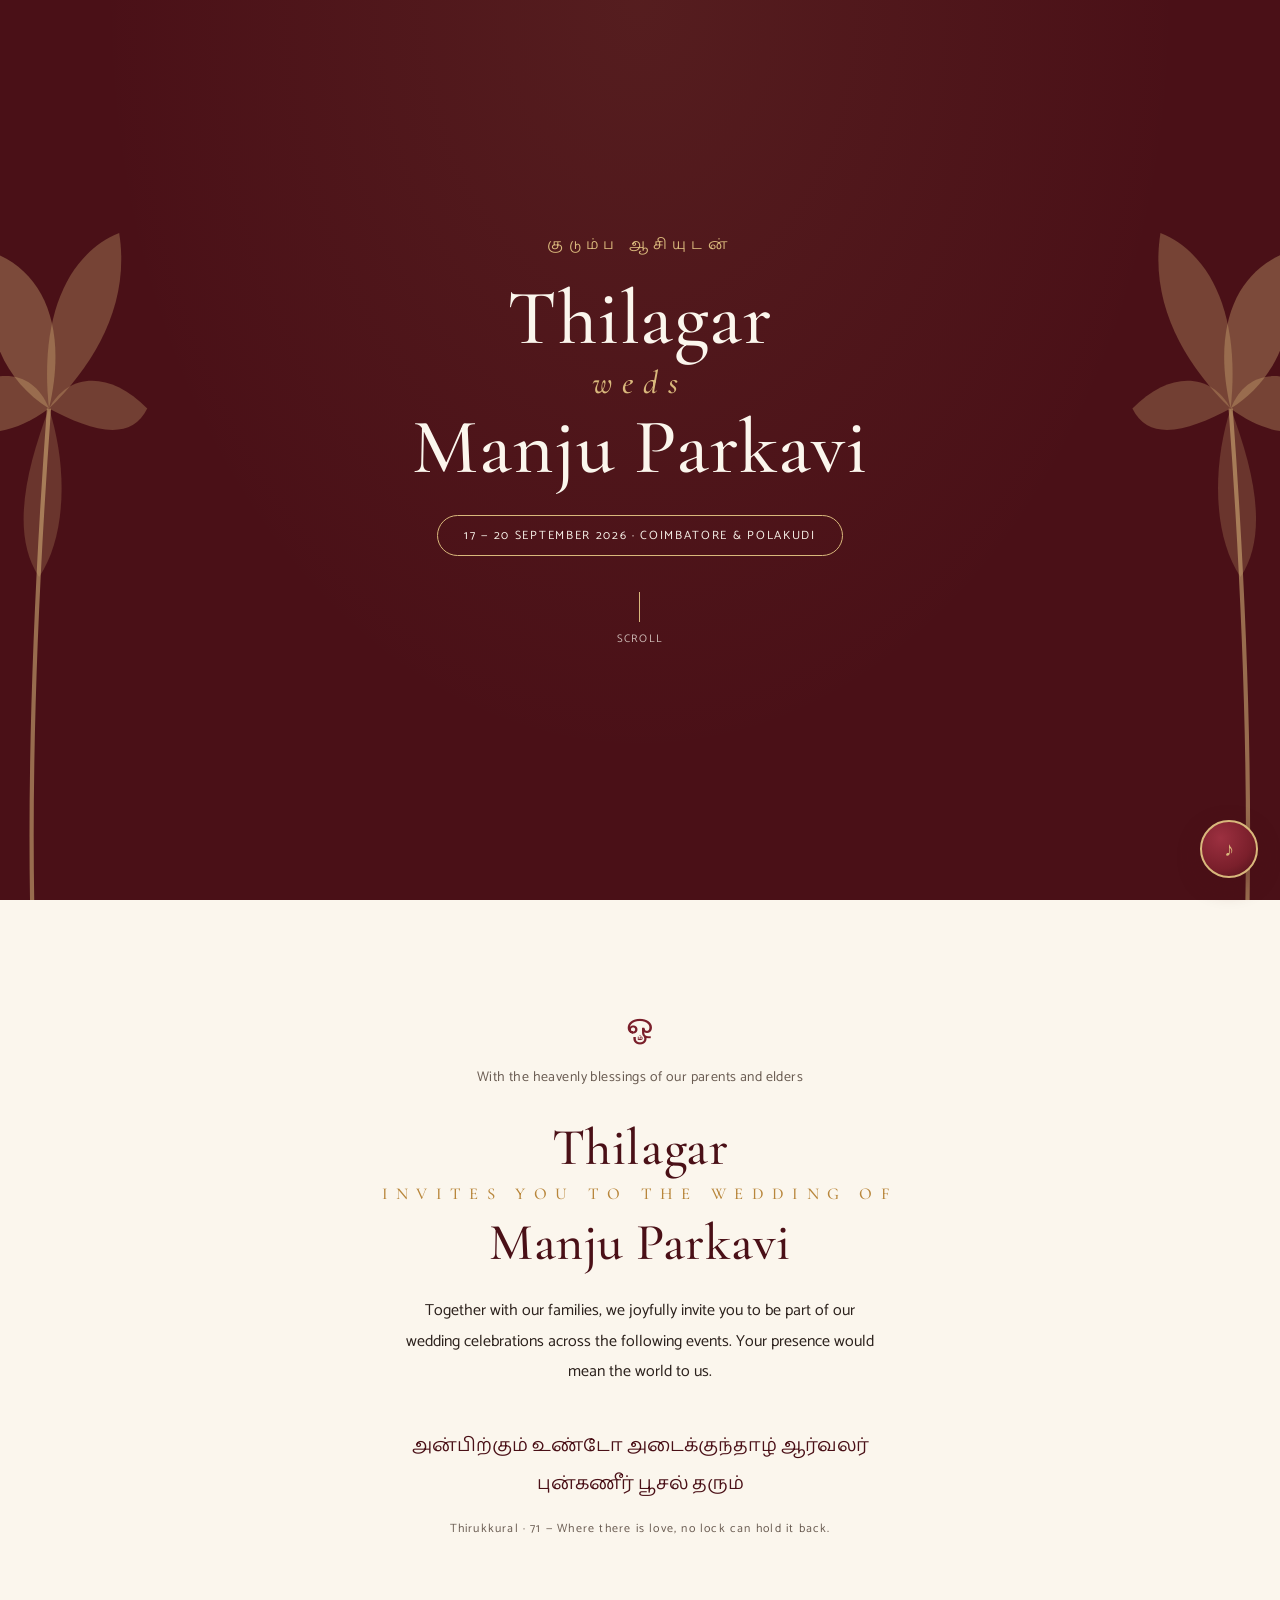
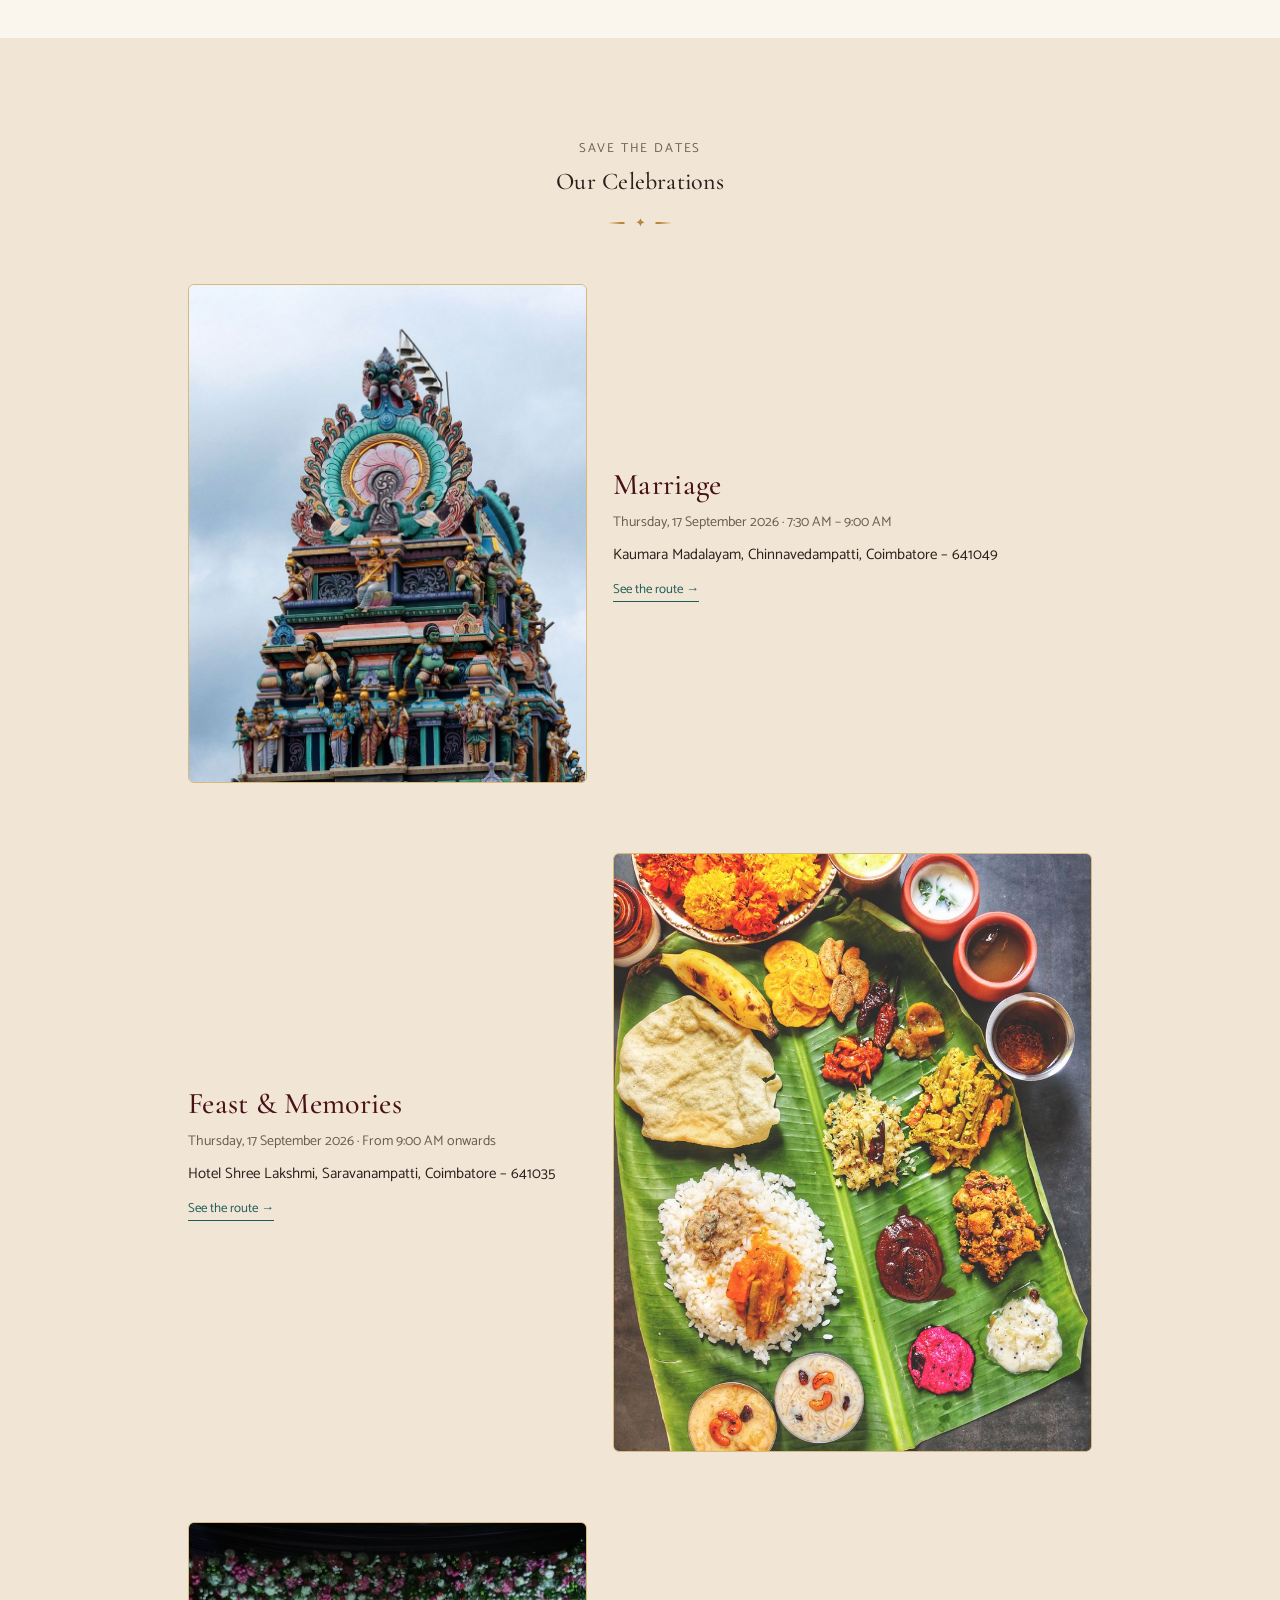
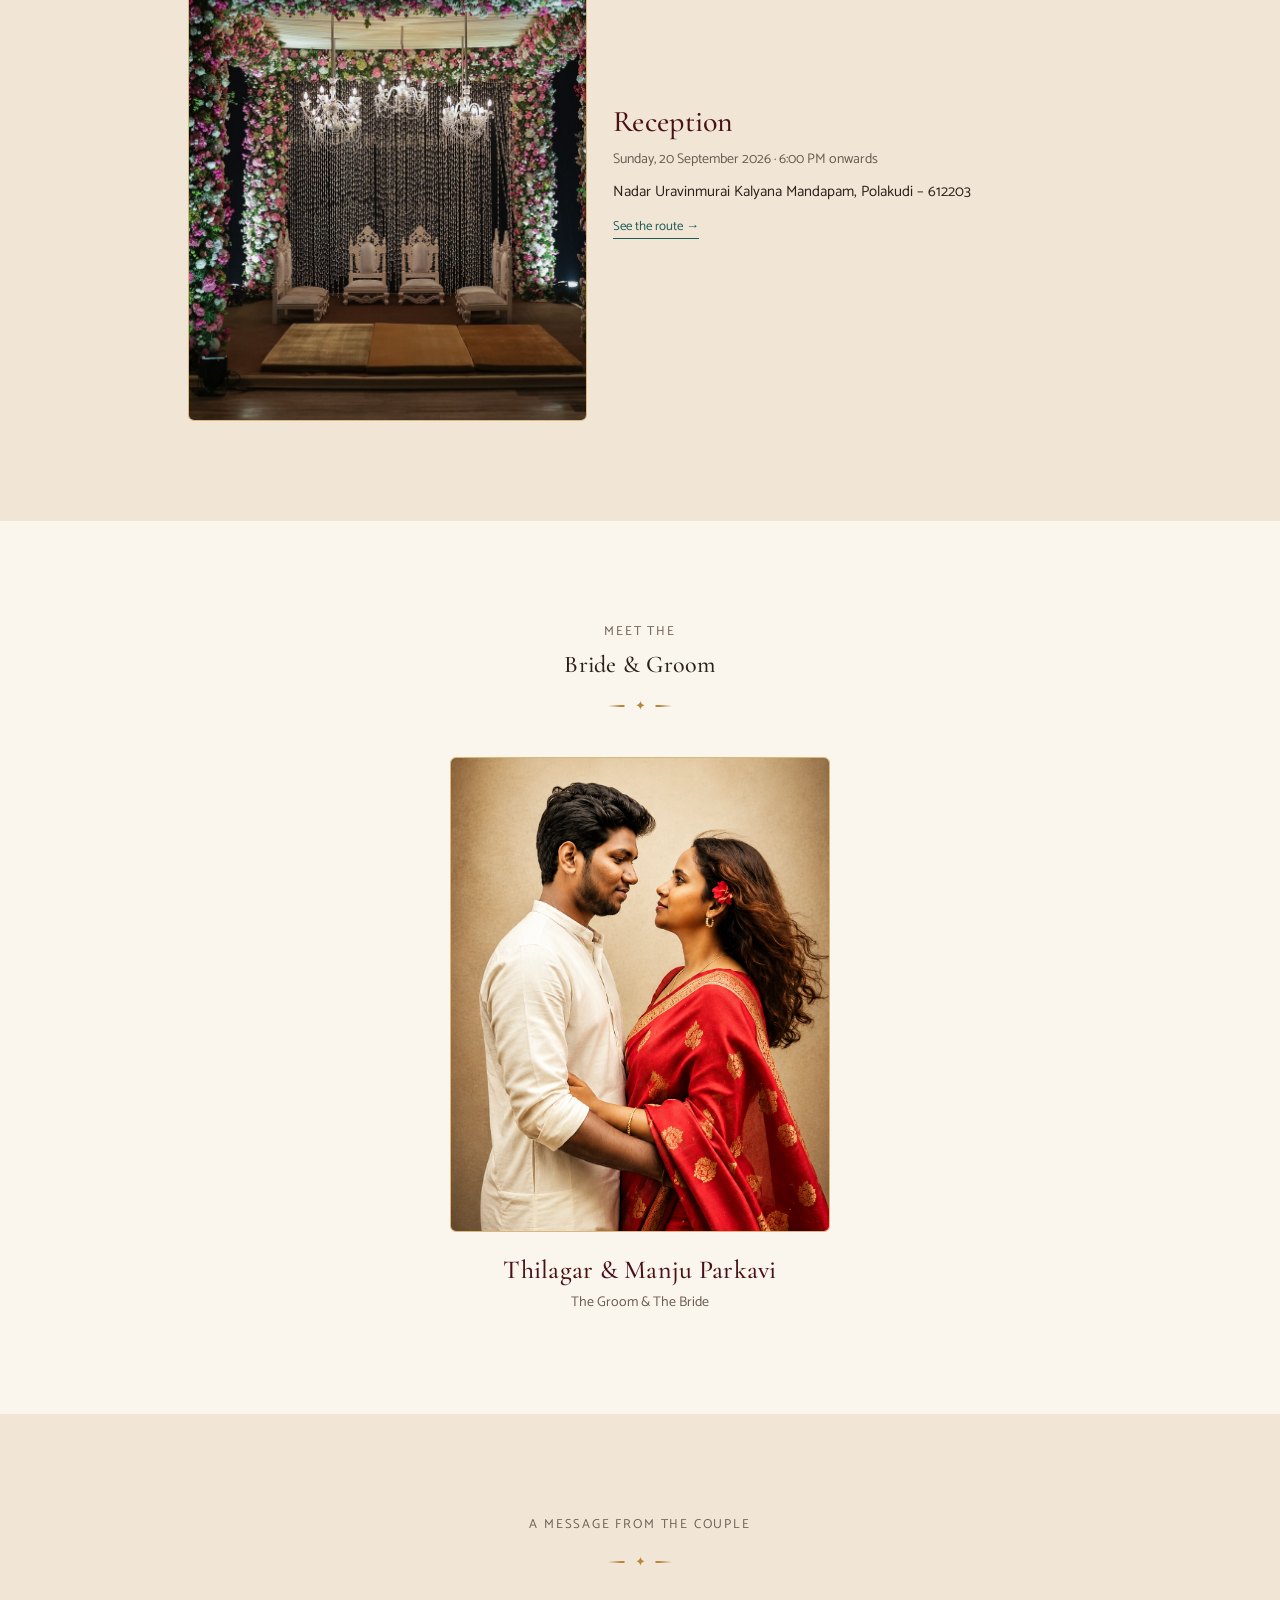
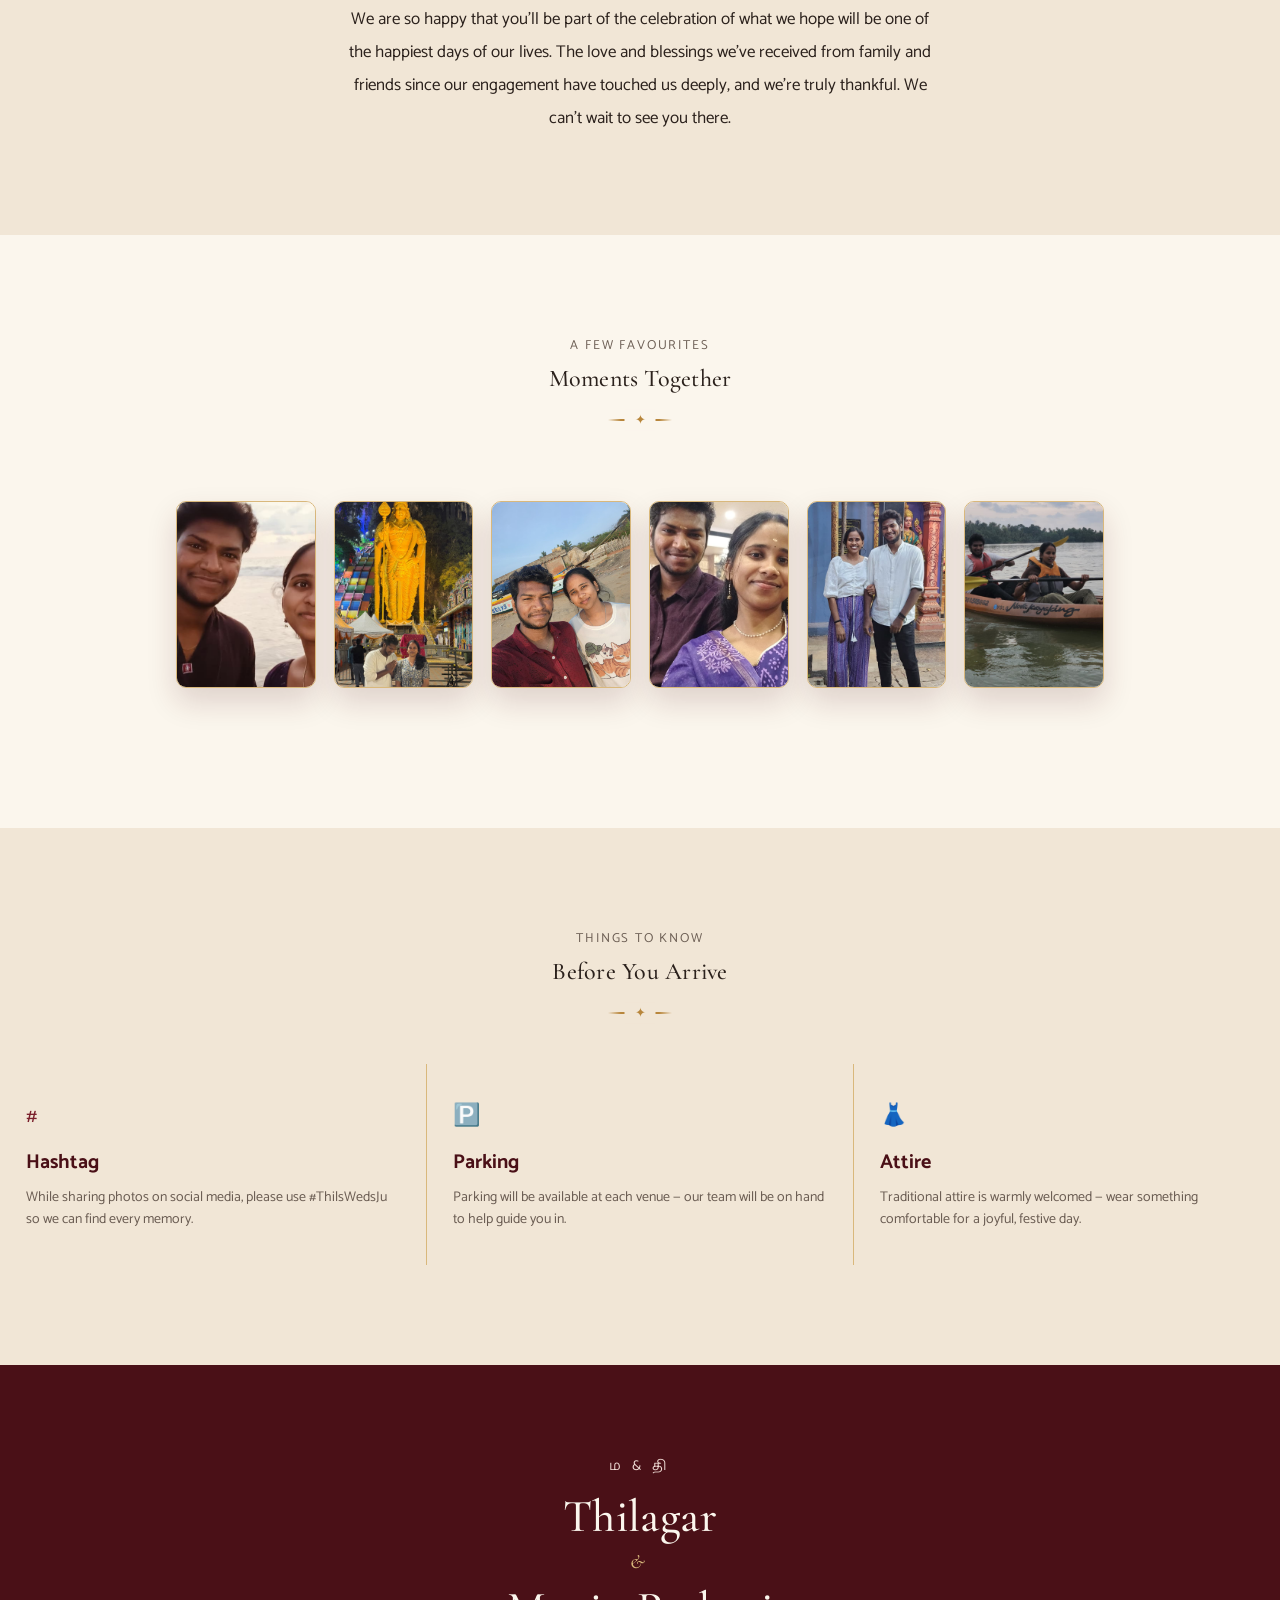
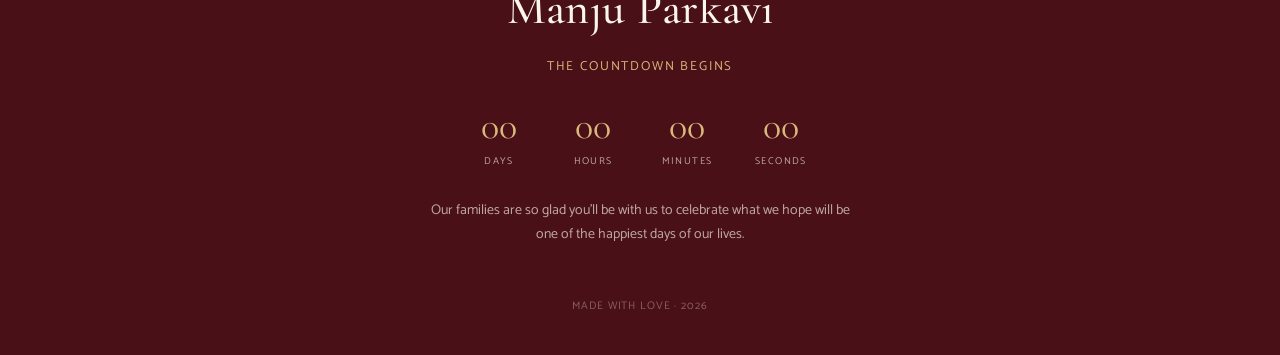
==== commit 3cb48975: "Move Thilagar & Manju invite to repo root, switch domain to thilswedsju.j6.studio j6.studio (apex) t" ====
--- a/index.html
+++ b/index.html
@@ -1,604 +1,602 @@
 <!DOCTYPE html>
 <html lang="en">
 <head>
-  <meta charset="UTF-8" />
-  <meta name="viewport" content="width=device-width, initial-scale=1.0" />
-  <title>Bala & Naga — Save the Date</title>
-  <link rel="preconnect" href="https://fonts.googleapis.com" />
-  <link rel="preconnect" href="https://fonts.gstatic.com" crossorigin />
-  <link href="https://fonts.googleapis.com/css2?family=Great+Vibes&family=Cormorant+Garamond:ital,wght@0,300;0,400;0,600;1,300;1,400&family=Jost:wght@300;400;500&display=swap" rel="stylesheet" />
-
-  <style>
-    :root {
-      --burgundy:   #7B1F3A;
-      --rose:       #B5476B;
-      --gold:       #C99B7A;
-      --gold-light: #E8C9A8;
-      --ivory:      #FAF7F2;
-      --cream:      #F2EBE0;
-      --dark:       #1E0F17;
-      --text:       #3D1F2A;
-      --muted:      #8A6E76;
-      --nav-h:      72px;
-      --max-w:      1200px;
-      --sp:         clamp(5rem, 10vw, 9rem);
+<meta charset="UTF-8">
+<meta name="viewport" content="width=device-width, initial-scale=1.0, viewport-fit=cover">
+<title>Thilagar & Manju Parkavi — Wedding Invitation</title>
+<meta name="theme-color" content="#4A1017">
+<meta name="description" content="Thilagar & Manju Parkavi are getting married! Wedding: 17 Sep 2026, Kaumara Madalayam, Coimbatore. Reception: 20 Sep 2026, Nadar Uravinmurai Kalyana Mandapam, Polakudi. Join us to celebrate.">
+
+<!-- Open Graph / WhatsApp, Facebook link preview -->
+<meta property="og:type" content="website">
+<meta property="og:site_name" content="Thilagar & Manju Parkavi — Wedding">
+<meta property="og:title" content="Thilagar & Manju Parkavi — Wedding Invitation">
+<meta property="og:description" content="Together with our families, we joyfully invite you to our wedding celebrations. Marriage: 17 Sep 2026, 7:30–9:00 AM, Kaumara Madalayam, Chinnavedampatti, Coimbatore. Reception: 20 Sep 2026, 6:00 PM, Nadar Uravinmurai Kalyana Mandapam, Polakudi.">
+<meta property="og:url" content="https://thilswedsju.j6.studio/">
+<meta property="og:image" content="https://thilswedsju.j6.studio/assets/og-image.jpg">
+<meta property="og:image:width" content="1200">
+<meta property="og:image:height" content="630">
+<meta property="og:image:alt" content="Thilagar and Manju Parkavi">
+<meta property="og:locale" content="en_IN">
+
+<!-- Twitter Card (also used by some link-preview clients) -->
+<meta name="twitter:card" content="summary_large_image">
+<meta name="twitter:title" content="Thilagar & Manju Parkavi — Wedding Invitation">
+<meta name="twitter:description" content="Marriage: 17 Sep 2026, Kaumara Madalayam, Coimbatore. Reception: 20 Sep 2026, Nadar Uravinmurai Kalyana Mandapam, Polakudi. Join us to celebrate.">
+<meta name="twitter:image" content="https://thilswedsju.j6.studio/assets/og-image.jpg">
+
+<link rel="preconnect" href="https://fonts.googleapis.com">
+<link rel="preconnect" href="https://fonts.gstatic.com" crossorigin>
+<link href="https://fonts.googleapis.com/css2?family=Cormorant+Garamond:ital,wght@0,400;0,500;0,600;1,500&family=Catamaran:wght@300;400;500;600;700&display=swap" rel="stylesheet">
+<style>
+  :root{
+    --ivory:#FBF6ED;
+    --ivory-deep:#F1E6D6;
+    --maroon:#7A1F2B;
+    --maroon-deep:#4A1017;
+    --gold:#B8863B;
+    --gold-soft:#D9B87C;
+    --teal:#1F5C58;
+    --ink:#2B211C;
+    --ink-soft:#6B5D53;
+    --rose-tint:#F1DED7;
+  }
+  *{box-sizing:border-box; margin:0; padding:0;}
+  html{scroll-behavior:smooth; background:var(--maroon-deep);}
+  body{
+    background:var(--maroon-deep);
+    color:var(--ink);
+    font-family:'Catamaran', sans-serif;
+    font-weight:400;
+    overflow-x:hidden;
+  }
+  /* iOS Safari tints its status bar / toolbar using the <html> background-color,
+     not whatever section happens to be visible — matching it to the hero's maroon
+     (rather than the page's ivory) keeps the chrome and overscroll bounce edge-to-edge. */
+  h1,h2,h3, .display{ font-family:'Cormorant Garamond', serif; font-weight:500; letter-spacing:.01em; }
+  .tamil{ font-family:'Catamaran', sans-serif; }
+  a{ color:inherit; text-decoration:none; }
+  img{ max-width:100%; display:block; }
+  .container{ max-width:960px; margin:0 auto; padding:0 28px; }
+  section{ position:relative; padding:100px 0; }
+  .center{ text-align:center; }
+
+  .motif{
+    width:64px; height:2px; margin:26px auto;
+    background:linear-gradient(90deg, transparent, var(--gold) 20%, var(--gold) 80%, transparent);
+    position:relative;
+  }
+  .motif::before{
+    content:'✦'; position:absolute; left:50%; top:50%; transform:translate(-50%,-50%);
+    color:var(--gold); background:var(--ivory); padding:0 10px; font-size:13px;
+  }
+  .motif.on-maroon::before{ background:var(--maroon); color:var(--gold-soft); }
+  .motif.on-deep::before{ background:var(--ivory-deep); }
+
+  .eyebrow{ font-size:13px; color:var(--ink-soft); letter-spacing:.14em; }
+
+  #loader{
+    position:fixed; inset:0; background:var(--maroon);
+    display:flex; align-items:center; justify-content:center;
+    z-index:999; transition:opacity .8s ease, visibility .8s ease;
+  }
+  #loader .mark{
+    color:var(--gold-soft); font-family:'Cormorant Garamond', serif;
+    font-size:15vw; line-height:1; opacity:0; animation: markIn 1.6s ease forwards;
+  }
+  @keyframes markIn{ 0%{opacity:0; letter-spacing:.4em;} 100%{opacity:1; letter-spacing:.05em;} }
+  #loader.hide{ opacity:0; visibility:hidden; }
+
+  .hero{
+    position:relative; min-height:100svh; display:flex; flex-direction:column;
+    align-items:center; justify-content:center; text-align:center;
+    padding:calc(50px + env(safe-area-inset-top)) calc(24px + env(safe-area-inset-right)) 70px calc(24px + env(safe-area-inset-left));
+    background:
+      radial-gradient(ellipse at 50% 0%, rgba(217,184,124,.08), transparent 60%),
+      var(--maroon-deep);
+    overflow:hidden;
+  }
+  .banana-tree{
+    position:absolute; bottom:0; height:78%; width:auto; z-index:1;
+    pointer-events:none;
+  }
+  .banana-tree.left{ left:-10px; }
+  .banana-tree.right{ right:-10px; }
+  .hero > *:not(.banana-tree){ position:relative; z-index:2; }
+  @media(max-width:700px){
+    .banana-tree{ height:42%; opacity:.8; }
+    .banana-tree.left{ left:-30px; }
+    .banana-tree.right{ right:-30px; }
+  }
+  .hero-tamil{ font-size:15px; letter-spacing:.35em; color:var(--gold-soft); margin-bottom:22px; }
+  .hero h1{ font-size:clamp(42px, 9vw, 78px); color:var(--ivory); line-height:1.02; }
+  .hero .amp{ display:block; color:var(--gold-soft); font-size:.42em; margin:8px 0; font-style:italic; letter-spacing:.3em; }
+  .hero .date-pill{
+    margin-top:28px; padding:10px 26px; border:1px solid var(--gold-soft);
+    border-radius:999px; font-size:12px; letter-spacing:.14em; color:var(--ivory);
+  }
+  .scroll-cue{
+    margin-top:36px; font-size:11px; letter-spacing:.12em; color:rgba(251,246,237,.75);
+    display:flex; flex-direction:column; align-items:center; gap:8px;
+  }
+  .scroll-cue .line{ width:1px; height:30px; background:var(--gold-soft); animation:pulseLine 2.2s ease-in-out infinite; }
+  @keyframes pulseLine{ 0%,100%{ transform:scaleY(1); opacity:.5;} 50%{ transform:scaleY(1.3); opacity:1;} }
+
+  .invite{ background:var(--ivory); }
+  .invite .om{ font-size:34px; color:var(--maroon); margin-bottom:10px; }
+  .invite .blessing-line{ font-size:14px; color:var(--ink-soft); letter-spacing:.03em; line-height:1.9; }
+  .invite h2.names{ margin-top:26px; font-size:clamp(32px,6vw,52px); color:var(--maroon-deep); line-height:1.15; }
+  .invite .weds{ display:block; font-size:.32em; letter-spacing:.5em; color:var(--gold); margin:8px 0; }
+  .invite p.formal{ max-width:480px; margin:24px auto 0; color:var(--ink); line-height:1.9; font-size:16px; }
+  .invite blockquote{ font-size:19px; line-height:2; color:var(--maroon-deep); max-width:560px; margin:40px auto 0; }
+  .invite cite{ display:block; margin-top:16px; font-style:normal; font-size:12px; letter-spacing:.1em; color:var(--ink-soft); }
+
+  .events{ background:var(--ivory-deep); }
+  .event-list{ margin-top:60px; display:flex; flex-direction:column; gap:70px; }
+  .event{ display:grid; grid-template-columns:1fr; gap:26px; align-items:center; text-align:center; }
+  @media(min-width:720px){ .event{ grid-template-columns:1fr 1.2fr; text-align:left; } .event:nth-child(even) .event-photo{ order:2; } }
+  .event-photo{ aspect-ratio:4/5; border-radius:6px; overflow:hidden; border:1px solid var(--gold-soft); background:var(--maroon-deep); }
+  .event-photo img{ width:100%; height:100%; object-fit:cover; }
+  .event h3{ font-size:30px; color:var(--maroon-deep); margin-bottom:8px; }
+  .event .when{ font-size:14px; color:var(--ink-soft); }
+  .event .where{ font-size:15px; margin-top:8px; color:var(--ink); }
+  .event .map-link{ display:inline-block; margin-top:12px; font-size:13px; color:var(--teal); border-bottom:1px solid var(--teal); padding-bottom:1px; }
+
+  .couple{ background:var(--ivory); }
+  .couple-photo-single{
+    max-width:380px; aspect-ratio:4/5; margin:50px auto 0; border-radius:6px;
+    overflow:hidden; border:1px solid var(--gold-soft);
+  }
+  .couple-photo-single img{ width:100%; height:100%; object-fit:cover; }
+
+  .message{ background:var(--ivory-deep); }
+  .message blockquote{ font-size:17px; line-height:1.95; color:var(--ink); max-width:600px; margin:40px auto 0; }
+
+  .gallery{ background:var(--ivory); }
+  .carousel{
+    display:flex; flex-wrap:nowrap; gap:18px; justify-content:center; align-items:center;
+    margin-top:50px; padding:30px 16px 40px; max-width:1100px; margin-left:auto; margin-right:auto;
+  }
+  .carousel img{
+    flex:1 1 0; min-width:0; max-width:170px; width:100%; aspect-ratio:3/4;
+    object-fit:cover; border-radius:10px; border:1px solid var(--gold-soft);
+    box-shadow:0 14px 30px rgba(74,16,23,.16);
+    transition:transform .35s ease, box-shadow .35s ease;
+    cursor:pointer; position:relative;
+  }
+  .carousel img:hover{ transform:translateY(-10px) scale(1.18); box-shadow:0 26px 46px rgba(74,16,23,.32); z-index:5; }
+  @media(max-width:640px){
+    .gallery{ padding:120px 0 110px; }
+    .carousel-wrap{ padding:0 4px; }
+    .carousel{
+      flex-wrap:nowrap; justify-content:flex-start;
+      overflow-x:auto; scroll-snap-type:x mandatory; -webkit-overflow-scrolling:touch;
+      gap:16px; padding:26px 26px 40px; scrollbar-width:none;
     }
-    *, *::before, *::after { box-sizing: border-box; margin: 0; padding: 0; }
-    html { scroll-behavior: smooth; }
-    body { font-family: 'Jost', sans-serif; background: var(--ivory); color: var(--text); overflow-x: hidden; line-height: 1.7; }
-    img { display: block; max-width: 100%; }
-    button { cursor: pointer; border: none; background: none; font-family: inherit; }
-
-    /* ─── NAV ─── */
-    nav {
-      position: fixed; top: 0; left: 0; right: 0; height: var(--nav-h); z-index: 900;
-      display: flex; align-items: center; justify-content: space-between;
-      padding: 0 clamp(1.5rem, 5vw, 3.5rem);
-      transition: background 0.5s, box-shadow 0.5s;
+    .carousel::-webkit-scrollbar{ display:none; }
+    .carousel img{
+      flex:0 0 68%; max-width:250px; scroll-snap-align:center;
     }
-    nav.scrolled {
-      background: rgba(250,247,242,0.96);
-      backdrop-filter: blur(12px);
-      box-shadow: 0 2px 20px rgba(123,31,58,0.08);
-    }
-    .nav-logo {
-      font-family: 'Great Vibes', cursive; font-size: 2rem;
-      color: #fff; text-decoration: none; transition: color 0.4s;
-    }
-    nav.scrolled .nav-logo { color: var(--burgundy); }
-    .nav-links { display: flex; gap: clamp(1.5rem, 3vw, 2.5rem); list-style: none; }
-    .nav-links a {
-      font-size: 0.72rem; letter-spacing: 0.15em; text-transform: uppercase;
-      color: rgba(255,255,255,0.85); text-decoration: none; transition: color 0.3s;
-      position: relative;
-    }
-    .nav-links a::after {
-      content: ''; position: absolute; bottom: -3px; left: 0; right: 0;
-      height: 1px; background: var(--gold); transform: scaleX(0); transition: transform 0.3s;
-    }
-    .nav-links a:hover::after { transform: scaleX(1); }
-    nav.scrolled .nav-links a { color: var(--text); }
-    nav.scrolled .nav-links a:hover { color: var(--burgundy); }
-    .hamburger { display: none; flex-direction: column; gap: 5px; padding: 4px; }
-    .hamburger span { display: block; width: 24px; height: 2px; background: #fff; border-radius: 2px; transition: all 0.3s; }
-    nav.scrolled .hamburger span { background: var(--burgundy); }
-    .hamburger.open span:nth-child(1) { transform: translateY(7px) rotate(45deg); }
-    .hamburger.open span:nth-child(2) { opacity: 0; }
-    .hamburger.open span:nth-child(3) { transform: translateY(-7px) rotate(-45deg); }
-    .mobile-menu {
-      display: none; position: fixed; top: var(--nav-h); left: 0; right: 0;
-      background: var(--ivory); padding: 2rem; box-shadow: 0 10px 30px rgba(0,0,0,0.1); z-index: 800;
-    }
-    .mobile-menu.open { display: block; }
-    .mobile-menu ul { list-style: none; display: flex; flex-direction: column; gap: 1.5rem; text-align: center; }
-    .mobile-menu ul a { font-size: 0.9rem; letter-spacing: 0.15em; text-transform: uppercase; color: var(--text); text-decoration: none; }
-    @media (max-width: 680px) { .nav-links { display: none; } .hamburger { display: flex; } }
-
-    /* ─── HERO ─── */
-    .hero {
-      position: relative; height: 100vh; min-height: 600px;
-      display: flex; align-items: center; justify-content: center; overflow: hidden;
-    }
-    .hero-bg {
-      position: absolute; inset: 0;
-      background: url('images/MOH04598.JPG') center/cover no-repeat;
-      animation: slowZoom 20s ease-in-out infinite alternate;
-    }
-    @keyframes slowZoom { from { transform: scale(1); } to { transform: scale(1.08); } }
-    .hero-overlay {
-      position: absolute; inset: 0; z-index: 1;
-      background: linear-gradient(to bottom, rgba(30,15,23,.55) 0%, rgba(123,31,58,.3) 45%, rgba(30,15,23,.78) 100%);
-    }
-    #petalCanvas { position: absolute; inset: 0; pointer-events: none; z-index: 2; }
-    .hero-body {
-      position: relative; z-index: 3; text-align: center; padding: 2rem;
-      animation: heroFade 1.6s ease-out both;
-    }
-    @keyframes heroFade { from { opacity:0; transform:translateY(30px); } to { opacity:1; transform:translateY(0); } }
-    .hero-eyebrow {
-      font-size: 0.72rem; letter-spacing: 0.35em; text-transform: uppercase;
-      color: var(--gold-light); margin-bottom: 1.2rem;
-      animation: heroFade 1.6s 0.3s ease-out both;
-    }
-    .hero-script {
-      font-family: 'Great Vibes', cursive;
-      font-size: clamp(4.5rem, 13vw, 10rem);
-      color: #fff; line-height: 1;
-      text-shadow: 0 4px 40px rgba(123,31,58,.5);
-      animation: heroFade 1.6s 0.2s ease-out both;
-    }
-    .hero-ornament {
-      margin: 1.4rem auto; display: flex; align-items: center; justify-content: center;
-      gap: 1rem; color: var(--gold);
-      animation: heroFade 1.6s 0.5s ease-out both;
-    }
-    .hero-ornament::before, .hero-ornament::after {
-      content: ''; flex: 1; max-width: 90px; height: 1px;
-    }
-    .hero-ornament::before { background: linear-gradient(to right, transparent, var(--gold)); }
-    .hero-ornament::after  { background: linear-gradient(to left, transparent, var(--gold)); }
-    .hero-ornament svg { width: 18px; height: 18px; fill: var(--gold); }
-    .hero-names-sub {
-      font-family: 'Cormorant Garamond', serif; font-weight: 300;
-      font-size: clamp(0.9rem, 2.2vw, 1.15rem); letter-spacing: 0.15em;
-      color: var(--gold-light);
-      animation: heroFade 1.6s 0.6s ease-out both;
-    }
-    .hero-scroll {
-      position: absolute; bottom: 2.5rem; left: 50%; transform: translateX(-50%);
-      z-index: 3; display: flex; flex-direction: column; align-items: center;
-      gap: 0.5rem; color: rgba(255,255,255,0.5); font-size: 0.65rem; letter-spacing: 0.2em;
-      text-transform: uppercase;
-    }
-    .hero-scroll-line {
-      width: 1px; height: 42px;
-      background: linear-gradient(to bottom, rgba(255,255,255,0.5), transparent);
-      animation: scrollLine 1.6s infinite;
-    }
-    @keyframes scrollLine {
-      0%   { transform: scaleY(0); transform-origin: top; }
-      50%  { transform: scaleY(1); transform-origin: top; }
-      51%  { transform: scaleY(1); transform-origin: bottom; }
-      100% { transform: scaleY(0); transform-origin: bottom; }
-    }
-
-    /* ─── SAVE THE DATE ─── */
-    .std {
-      background: var(--burgundy); color: #fff; text-align: center;
-      padding: var(--sp) clamp(1.5rem,5vw,3rem); position: relative; overflow: hidden;
-    }
-    .std::before {
-      content: ''; position: absolute; inset: 0;
-      background:
-        radial-gradient(ellipse at 20% 50%, rgba(201,155,122,.15) 0%, transparent 60%),
-        radial-gradient(ellipse at 80% 50%, rgba(181,71,107,.15) 0%, transparent 60%);
-    }
-    .std-inner { position: relative; z-index: 1; max-width: 700px; margin: 0 auto; }
-    .pill-tag {
-      display: inline-block; font-size: 0.65rem; letter-spacing: 0.3em; text-transform: uppercase;
-      color: var(--gold); border: 1px solid rgba(201,155,122,.4); padding: 0.4em 1.4em;
-      border-radius: 2em; margin-bottom: 2rem;
-      animation: glow 2s ease-in-out infinite alternate;
-    }
-    @keyframes glow { from { box-shadow: 0 0 0 transparent; } to { box-shadow: 0 0 16px rgba(201,155,122,.4); } }
-    .std h2 {
-      font-family: 'Great Vibes', cursive; font-size: clamp(3.5rem,10vw,7.5rem);
-      line-height: 1; margin-bottom: 0.5rem;
-    }
-    .std-when {
-      font-family: 'Cormorant Garamond', serif; font-weight: 300; font-style: italic;
-      font-size: clamp(1rem,2.5vw,1.4rem); letter-spacing: 0.1em;
-      color: var(--gold-light); margin-bottom: 3.5rem;
-    }
-
-    /* Countdown */
-    .countdown { display: flex; justify-content: center; gap: clamp(1rem,4vw,2.5rem); flex-wrap: wrap; }
-    .cb { display: flex; flex-direction: column; align-items: center; min-width: 80px; }
-    .cb-num {
-      font-family: 'Cormorant Garamond', serif; font-weight: 300;
-      font-size: clamp(3rem,7vw,5.5rem); line-height: 1; color: #fff;
-      position: relative; padding-bottom: 8px;
-    }
-    .cb-num::after {
-      content: ''; position: absolute; bottom: 0; left: 0; right: 0;
-      height: 1px; background: rgba(201,155,122,.35);
-    }
-    .cb-label { margin-top: 0.7rem; font-size: 0.6rem; letter-spacing: 0.2em; text-transform: uppercase; color: var(--gold); }
-    .cd-sep {
-      font-family: 'Cormorant Garamond', serif; font-size: clamp(2rem,5vw,4rem);
-      color: rgba(201,155,122,.3); align-self: flex-start; padding-top: 0.2rem;
-    }
-
-    /* Details row */
-/* Details row */
-.det-row {
-  display: flex; justify-content: center; gap: clamp(2rem,6vw,5rem);
-  flex-wrap: wrap; margin-top: 3.5rem; padding-top: 3rem;
-  border-top: 1px solid rgba(255,255,255,.1);
-}
-.det { text-align: center; }
-.det-icon { font-size: 1.3rem; margin-bottom: 0.4rem; opacity: 0.7; }
-.det-label { font-size: 0.6rem; letter-spacing: 0.22em; text-transform: uppercase; color: var(--gold); margin-bottom: 0.3rem; }
-.det-val { font-family: 'Cormorant Garamond', serif; font-style: italic; font-size: 1.05rem; color: #fff; }
-
-/* Venue link styling */
-.venue-link {
-  color: inherit;
-  text-decoration: none;
-  position: relative;
-  transition: color 0.3s;
-}
-.venue-link::after {
-  content: ' →';
-  opacity: 0;
-  transform: translateX(-5px);
-  transition: opacity 0.3s, transform 0.3s;
-}
-.venue-link:hover {
-  color: var(--gold);
-}
-.venue-link:hover::after {
-  opacity: 1;
-  transform: translateX(0);
-}
-    
-
-    /* ─── COMMON SECTION ─── */
-    .section-wrap { max-width: var(--max-w); margin: 0 auto; padding: var(--sp) clamp(1.5rem,5vw,3rem); }
-    .section-head { text-align: center; margin-bottom: clamp(3rem,6vw,5rem); }
-    .eyebrow { font-size: 0.68rem; letter-spacing: 0.3em; text-transform: uppercase; color: var(--gold); display: block; margin-bottom: 0.9rem; }
-    .sec-title {
-      font-family: 'Cormorant Garamond', serif; font-size: clamp(2.2rem,5vw,3.8rem);
-      font-weight: 400; color: var(--burgundy); line-height: 1.15;
-    }
-    .ornament-row {
-      display: flex; align-items: center; justify-content: center;
-      gap: 1rem; margin-top: 1.5rem;
-    }
-    .ornament-row::before, .ornament-row::after {
-      content: ''; width: 50px; height: 1px;
-    }
-    .ornament-row::before { background: linear-gradient(to right, transparent, var(--gold)); }
-    .ornament-row::after  { background: linear-gradient(to left, transparent, var(--gold)); }
-    .ornament-row svg { width: 13px; height: 13px; fill: var(--gold); }
-
-    /* ─── STORY ─── */
-    .story-bg { background: var(--cream); }
-    .story-grid { display: grid; grid-template-columns: 1fr 1fr; gap: clamp(2.5rem,6vw,5rem); align-items: center; }
-    @media (max-width: 720px) { .story-grid { grid-template-columns: 1fr; } }
-    .story-img-wrap { position: relative; }
-    .story-img-wrap img { width: 100%; aspect-ratio: 3/4; object-fit: cover; border-radius: 4px; }
-    .story-img-wrap::before {
-      content: ''; position: absolute; inset: 16px -16px -16px 16px;
-      border: 2px solid var(--gold); border-radius: 4px; z-index: -1; opacity: 0.35;
-    }
-    @media (max-width: 720px) { .story-img-wrap::before { display: none; } }
-    .story-script { font-family: 'Great Vibes', cursive; font-size: clamp(2rem,5vw,3.2rem); color: var(--rose); margin-bottom: 1.2rem; }
-    .story-body p { font-family: 'Cormorant Garamond', serif; font-size: clamp(1.05rem,1.8vw,1.25rem); font-weight: 300; line-height: 1.9; margin-bottom: 1.4rem; }
-    .story-quote { font-style: italic; color: var(--muted); font-size: 1rem !important; }
-
-    /* ─── COUPLE GALLERY ─── */
-    .col-gallery { columns: 2; column-gap: clamp(1rem,2.5vw,1.5rem); }
-    @media (max-width: 560px) { .col-gallery { columns: 1; } }
-    .g-card {
-      break-inside: avoid; margin-bottom: clamp(1rem,2.5vw,1.5rem);
-      position: relative; overflow: hidden; border-radius: 4px; cursor: pointer;
-      box-shadow: 0 8px 24px rgba(123,31,58,.08);
-      transition: transform .5s cubic-bezier(.22,.61,.36,1), box-shadow .5s;
-    }
-    .g-card:hover { transform: translateY(-6px); box-shadow: 0 20px 40px rgba(123,31,58,.18); }
-    .g-card img { width: 100%; height: auto; display: block; transition: transform .7s cubic-bezier(.22,.61,.36,1); }
-    .g-card:hover img { transform: scale(1.06); }
-    .g-card-ov {
-      position: absolute; inset: 0;
-      background: linear-gradient(to top, rgba(123,31,58,.55) 0%, transparent 60%);
-      opacity: 0; transition: opacity .4s;
-      display: flex; align-items: flex-end; justify-content: flex-end; padding: 1.2rem;
-    }
-    .g-card:hover .g-card-ov { opacity: 1; }
-    .expand-btn {
-      width: 38px; height: 38px; border-radius: 50%;
-      border: 1px solid rgba(255,255,255,.6); color: #fff; font-size: 1.2rem;
-      display: flex; align-items: center; justify-content: center;
-    }
-
-/* ─── GROUP GALLERY ─── */
-    .group-bg { background: var(--cream); }
-    .group-grid { display: grid; grid-template-columns: repeat(auto-fill, minmax(270px, 1fr)); gap: clamp(1rem,2.5vw,1.5rem); }
-    .g-group-card {
-      position: relative; overflow: hidden; border-radius: 4px; aspect-ratio: 4/3; cursor: pointer;
-      box-shadow: 0 8px 24px rgba(123,31,58,.08);
-      transition: transform .5s cubic-bezier(.22,.61,.36,1), box-shadow .5s;
-    }
-    .g-group-card:hover { transform: translateY(-6px); box-shadow: 0 20px 40px rgba(123,31,58,.18); }
-    .g-group-card img { width:100%; height:100%; object-fit:cover; transition: transform .7s cubic-bezier(.22,.61,.36,1); }
-    .g-group-card:hover img { transform: scale(1.06); }
-    .g-group-card .g-card-ov { opacity: 0; }
-    .g-group-card:hover .g-card-ov { opacity: 1; }
-
-    /* Placeholder */
-    .g-placeholder {
-      aspect-ratio: 4/3; border-radius: 4px;
-      border: 2px dashed rgba(123,31,58,.2);
-      display: flex; flex-direction: column; align-items: center; justify-content: center;
-      gap: 0.9rem; background: rgba(123,31,58,.02); color: var(--muted);
-      transition: border-color .3s, background .3s;
-    }
-    .g-placeholder:hover { border-color: rgba(123,31,58,.4); background: rgba(123,31,58,.04); }
-    .g-placeholder svg { width: 38px; height: 38px; stroke: var(--muted); fill: none; stroke-width: 1.5; }
-    .g-placeholder p { font-size: 0.72rem; letter-spacing: 0.12em; text-transform: uppercase; }
-    .group-note { text-align:center; margin-top:2rem; font-size:0.75rem; letter-spacing:0.1em; text-transform:uppercase; color:var(--muted); }
-    .group-note code { background:rgba(123,31,58,.08); padding:0.1em 0.5em; border-radius:3px; }
-
-    /* ─── LIGHTBOX ─── */
-    .lightbox { display:none; position:fixed; inset:0; background:rgba(8,3,6,.95); z-index:9999; align-items:center; justify-content:center; }
-    .lightbox.open { display:flex; animation: lbIn .3s ease; }
-    @keyframes lbIn { from{opacity:0;} to{opacity:1;} }
-    .lb-img-wrap { max-width:90vw; max-height:90vh; animation:lbZoom .3s ease; }
-    @keyframes lbZoom { from{transform:scale(.92);opacity:0;} to{transform:scale(1);opacity:1;} }
-    .lb-img-wrap img { max-width:90vw; max-height:90vh; object-fit:contain; border-radius:3px; box-shadow:0 30px 80px rgba(0,0,0,.6); transition: opacity .22s; }
-    .lb-close {
-      position:absolute; top:1.5rem; right:1.5rem; width:44px; height:44px; border-radius:50%;
-      border:1px solid rgba(255,255,255,.2); color:#fff; font-size:1.3rem;
-      display:flex; align-items:center; justify-content:center;
-      transition: background .3s, transform .4s;
-    }
-    .lb-close:hover { background:rgba(255,255,255,.1); transform:rotate(90deg); }
-    .lb-nav {
-      position:absolute; top:50%; transform:translateY(-50%); width:50px; height:50px;
-      border-radius:50%; border:1px solid rgba(255,255,255,.15); color:#fff; font-size:1.7rem;
-      display:flex; align-items:center; justify-content:center; transition:background .3s;
-    }
-    .lb-nav:hover { background:rgba(255,255,255,.12); }
-    .lb-prev { left:1.5rem; }
-    .lb-next { right:1.5rem; }
-    .lb-counter { position:absolute; bottom:1.5rem; left:50%; transform:translateX(-50%); font-size:0.72rem; letter-spacing:.2em; color:rgba(255,255,255,.4); }
-    @media(max-width:600px){ .lb-prev{left:.5rem;} .lb-next{right:.5rem;} }
-
-    /* ─── FOOTER ─── */
-    footer { background:var(--dark); text-align:center; padding:4.5rem 2rem; }
-    .footer-script { font-family:'Great Vibes',cursive; font-size:clamp(3rem,7vw,5.5rem); color:var(--gold); margin-bottom:0.8rem; }
-    .footer-date { font-size:0.65rem; letter-spacing:.3em; text-transform:uppercase; color:rgba(255,255,255,.3); margin-bottom:2rem; }
-    .footer-hearts { font-size:1.1rem; color:var(--rose); letter-spacing:.4em; animation:hf 2s ease-in-out infinite; }
-    @keyframes hf { 0%,100%{transform:translateY(0);} 50%{transform:translateY(-5px);} }
-
-    /* ─── REVEAL ─── */
-    .reveal { opacity:0; transform:translateY(28px); transition: opacity .8s ease, transform .8s cubic-bezier(.22,.61,.36,1); }
-    .reveal.in-view { opacity:1; transform:translateY(0); }
-    .d1{transition-delay:.1s;} .d2{transition-delay:.2s;} .d3{transition-delay:.3s;} .d4{transition-delay:.4s;}
-  </style>
+    .carousel img:hover{ transform:none; box-shadow:0 14px 30px rgba(74,16,23,.16); }
+  }
+
+  .carousel-wrap{ position:relative; max-width:960px; margin:0 auto; }
+
+  /* ---------- Lightbox ---------- */
+  #lightbox{
+    position:fixed; inset:0; z-index:900; background:rgba(74,16,23,.92);
+    display:flex; align-items:center; justify-content:center; padding:30px;
+    opacity:0; visibility:hidden; transition:opacity .3s ease, visibility .3s ease;
+  }
+  #lightbox.open{ opacity:1; visibility:visible; }
+  #lightbox img{
+    max-width:92vw; max-height:88vh; border-radius:8px;
+    box-shadow:0 20px 60px rgba(0,0,0,.5);
+    transform:scale(.92); transition:transform .3s ease;
+  }
+  #lightbox.open img{ transform:scale(1); }
+  #lightbox-close{
+    position:absolute; top:20px; right:24px; width:42px; height:42px;
+    border-radius:50%; border:1px solid var(--gold-soft); background:rgba(0,0,0,.2);
+    color:var(--ivory); font-size:20px; display:flex; align-items:center; justify-content:center;
+    cursor:pointer;
+  }
+  .lightbox-nav{
+    position:absolute; top:50%; transform:translateY(-50%);
+    width:46px; height:46px; border-radius:50%;
+    background:rgba(0,0,0,.25); border:1px solid var(--gold-soft);
+    color:var(--ivory); font-size:16px; cursor:pointer;
+    display:flex; align-items:center; justify-content:center;
+    transition:background .2s ease, transform .2s ease;
+    z-index:5;
+  }
+  .lightbox-nav:hover{ background:rgba(0,0,0,.45); transform:translateY(-50%) scale(1.08); }
+  .lightbox-nav.prev{ left:16px; }
+  .lightbox-nav.next{ right:16px; }
+  #lightbox-img{ position:relative; z-index:1; }
+  @media(max-width:640px){ .lightbox-nav{ width:38px; height:38px; font-size:13px; } .lightbox-nav.prev{ left:6px; } .lightbox-nav.next{ right:6px; } }
+
+  .rsvp{ background:var(--maroon); color:var(--ivory); }
+  .rsvp p{ color:rgba(251,246,237,.85); max-width:440px; margin:14px auto 0; line-height:1.7; }
+  .rsvp-btn{ display:inline-flex; align-items:center; gap:10px; margin-top:34px; background:var(--gold-soft); color:var(--maroon-deep); padding:15px 34px; border-radius:999px; font-size:14px; letter-spacing:.06em; font-weight:600; transition:transform .25s ease; }
+  .rsvp-btn:hover{ transform:translateY(-2px); }
+
+  .info{ background:var(--ivory-deep); }
+  .info-grid{ display:grid; grid-template-columns:1fr; gap:1px; margin-top:50px; background:var(--gold-soft); }
+  @media(min-width:700px){ .info-grid{ grid-template-columns:repeat(3,1fr); } }
+  .info-card{ background:var(--ivory-deep); padding:34px 26px; text-align:left; }
+  .info-card .icon{ font-size:22px; color:var(--maroon); margin-bottom:12px; }
+  .info-card h4{ font-size:20px; color:var(--maroon-deep); margin-bottom:8px; }
+  .info-card p{ font-size:14px; color:var(--ink-soft); line-height:1.6; }
+
+  footer{ background:var(--maroon-deep); color:var(--gold-soft); text-align:center; padding:90px 24px calc(40px + env(safe-area-inset-bottom)); }
+  footer .tamil-mark{ font-size:14px; letter-spacing:.3em; margin-bottom:10px; color:var(--rose-tint); }
+  footer h2{ font-size:clamp(30px,6vw,46px); color:var(--ivory); }
+  footer .amp{ display:block; font-style:italic; color:var(--gold-soft); font-size:.42em; margin:6px 0; letter-spacing:.3em; }
+  footer .eyebrow{ color:var(--gold-soft); margin-top:20px; }
+  #countdown{ display:flex; gap:20px; justify-content:center; flex-wrap:wrap; margin-top:26px; }
+  #countdown .unit{ min-width:74px; }
+  #countdown .num{ font-family:'Cormorant Garamond', serif; font-size:38px; color:var(--gold-soft); }
+  #countdown .label{ font-size:10px; letter-spacing:.14em; color:rgba(251,246,237,.65); margin-top:4px; }
+  footer p.note{ max-width:420px; margin:30px auto 0; font-size:14px; color:rgba(251,246,237,.65); line-height:1.7; }
+  footer .copyright{ margin-top:50px; font-size:11px; letter-spacing:.08em; color:rgba(251,246,237,.35); }
+
+  /* ---------- Floating sticky music button ---------- */
+  .music-fab-wrap{
+    position:fixed; bottom:calc(22px + env(safe-area-inset-bottom)); right:calc(22px + env(safe-area-inset-right)); z-index:500;
+    display:flex; align-items:center; gap:10px;
+  }
+  .music-fab{
+    position:relative;
+    width:58px; height:58px; border-radius:50%;
+    background:radial-gradient(circle at 35% 30%, #9c3040, var(--maroon) 60%, var(--maroon-deep) 100%);
+    border:2px solid var(--gold-soft);
+    display:flex; align-items:center; justify-content:center;
+    color:var(--gold-soft); font-size:20px; cursor:pointer;
+    box-shadow:0 8px 22px rgba(74,16,23,.45), 0 0 0 0 rgba(217,184,124,.6);
+    transition:transform .2s ease;
+    animation:fabBreathe 2.2s ease-in-out infinite, fabRing 2.2s ease-out infinite;
+  }
+  .music-fab::after{
+    content:''; position:absolute; inset:-2px; border-radius:50%;
+    border:1px solid var(--gold-soft); opacity:0;
+  }
+  @keyframes fabBreathe{ 0%,100%{ transform:scale(1);} 50%{ transform:scale(1.07);} }
+  @keyframes fabRing{
+    0%{ box-shadow:0 8px 22px rgba(74,16,23,.45), 0 0 0 0 rgba(217,184,124,.55);}
+    70%{ box-shadow:0 8px 22px rgba(74,16,23,.45), 0 0 0 16px rgba(217,184,124,0);}
+    100%{ box-shadow:0 8px 22px rgba(74,16,23,.45), 0 0 0 0 rgba(217,184,124,0);}
+  }
+  .music-fab:hover{ transform:scale(1.1); }
+  .music-fab.playing{ animation:fabPulse 1.6s ease-in-out infinite; }
+  @keyframes fabPulse{ 0%,100%{ box-shadow:0 8px 22px rgba(74,16,23,.45);} 50%{ box-shadow:0 8px 26px rgba(184,134,59,.7);} }
+
+  /* ---------- Falling flowers ---------- */
+  #petal-layer{
+    position:absolute; top:0; left:0; width:100%; pointer-events:none; z-index:450; overflow:hidden;
+  }
+  .petal{
+    position:absolute; top:0; will-change:transform, opacity;
+    animation-name:petalFall; animation-timing-function:linear; animation-fill-mode:forwards;
+    opacity:.9;
+  }
+  @keyframes petalFall{
+    0%{ transform:translateY(0) translateX(0) rotate(0deg); }
+    100%{ transform:translateY(var(--fall-distance,100vh)) translateX(var(--drift,0px)) rotate(340deg); }
+  }
+
+  @media (prefers-reduced-motion: reduce){ *{ animation-duration:.001ms !important; transition-duration:.001ms !important; } }
+</style>
 </head>
 <body>
 
-<!-- NAV -->
-<nav id="nav">
-  <a href="#home" class="nav-logo">B & N</a>
-  <ul class="nav-links">
-    <li><a href="#save-date">Save the Date</a></li>
-    <li><a href="#story">Our Story</a></li>
-    <li><a href="#gallery">Gallery</a></li>
-    <li><a href="#group">Celebrations</a></li>
-  </ul>
-  <button class="hamburger" id="hbg" aria-label="Menu">
-    <span></span><span></span><span></span>
+<div id="loader"><div class="mark">ம&nbsp;&amp;&nbsp;தி</div></div>
+
+<section class="hero">
+  <svg class="banana-tree left" viewBox="0 0 160 500" xmlns="http://www.w3.org/2000/svg" aria-hidden="true">
+    <path d="M30 500 C28 380, 34 260, 42 150" stroke="var(--gold-soft)" stroke-width="3" fill="none" opacity="0.55"/>
+    <path d="M42 150 C10 130, -10 90, 5 40 C40 55, 55 95, 42 150 Z" fill="var(--gold-soft)" opacity="0.35"/>
+    <path d="M42 150 C75 118, 100 75, 92 25 C55 40, 35 85, 42 150 Z" fill="var(--gold-soft)" opacity="0.3"/>
+    <path d="M42 150 C15 170, -15 175, -30 145 C0 120, 30 120, 42 150 Z" fill="var(--gold-soft)" opacity="0.3"/>
+    <path d="M42 150 C70 165, 100 175, 112 150 C85 122, 55 125, 42 150 Z" fill="var(--gold-soft)" opacity="0.28"/>
+    <path d="M42 150 C25 195, 15 240, 35 270 C55 240, 55 190, 42 150 Z" fill="var(--gold-soft)" opacity="0.22"/>
+  </svg>
+  <div class="hero-tamil tamil">குடும்ப ஆசியுடன்</div>
+  <h1>Thilagar<span class="amp">weds</span>Manju&nbsp;Parkavi</h1>
+  <div class="date-pill">17 — 20 SEPTEMBER 2026 · COIMBATORE &amp; POLAKUDI</div>
+  <div class="scroll-cue"><span class="line"></span>SCROLL</div>
+  <svg class="banana-tree right" viewBox="0 0 160 500" xmlns="http://www.w3.org/2000/svg" aria-hidden="true">
+    <path d="M130 500 C132 380, 126 260, 118 150" stroke="var(--gold-soft)" stroke-width="3" fill="none" opacity="0.55"/>
+    <path d="M118 150 C150 130, 170 90, 155 40 C120 55, 105 95, 118 150 Z" fill="var(--gold-soft)" opacity="0.35"/>
+    <path d="M118 150 C85 118, 60 75, 68 25 C105 40, 125 85, 118 150 Z" fill="var(--gold-soft)" opacity="0.3"/>
+    <path d="M118 150 C145 170, 175 175, 190 145 C160 120, 130 120, 118 150 Z" fill="var(--gold-soft)" opacity="0.3"/>
+    <path d="M118 150 C90 165, 60 175, 48 150 C75 122, 105 125, 118 150 Z" fill="var(--gold-soft)" opacity="0.28"/>
+    <path d="M118 150 C135 195, 145 240, 125 270 C105 240, 105 190, 118 150 Z" fill="var(--gold-soft)" opacity="0.22"/>
+  </svg>
+</section>
+
+<section class="invite center">
+  <div class="container">
+    <div class="om">ௐ</div>
+    <div class="blessing-line tamil">With the heavenly blessings of our parents and elders</div>
+    <h2 class="names">Thilagar<span class="weds">INVITES YOU TO THE WEDDING OF</span>Manju&nbsp;Parkavi</h2>
+    <p class="formal">Together with our families, we joyfully invite you to be part of our wedding celebrations across the following events. Your presence would mean the world to us.</p>
+    <blockquote class="tamil">
+      அன்பிற்கும் உண்டோ அடைக்குந்தாழ் ஆர்வலர்<br>
+      புன்கணீர் பூசல் தரும்
+    </blockquote>
+    <cite>Thirukkural · 71 — Where there is love, no lock can hold it back.</cite>
+  </div>
+</section>
+
+<section class="events" id="events">
+  <div class="container center">
+    <div class="eyebrow">SAVE THE DATES</div>
+    <h2 style="margin-top:8px;">Our Celebrations</h2>
+    <div class="motif on-deep"></div>
+  </div>
+  <div class="container event-list">
+    <div class="event">
+      <div class="event-photo"><img src="assets/event-marriage.jpg" alt="Temple gopuram"></div>
+      <div>
+        <h3>Marriage</h3>
+        <div class="when">Thursday, 17 September 2026 · 7:30 AM – 9:00 AM</div>
+        <div class="where">Kaumara Madalayam, Chinnavedampatti, Coimbatore – 641049</div>
+        <a class="map-link" href="https://maps.app.goo.gl/v5HiVn3hRsC4zgeC8" target="_blank" rel="noopener">See the route →</a>
+      </div>
+    </div>
+    <div class="event">
+      <div class="event-photo"><img src="assets/event-feast.jpg" alt="South Indian feast on banana leaf"></div>
+      <div>
+        <h3>Feast &amp; Memories</h3>
+        <div class="when">Thursday, 17 September 2026 · From 9:00 AM onwards</div>
+        <div class="where">Hotel Shree Lakshmi, Saravanampatti, Coimbatore – 641035</div>
+        <a class="map-link" href="https://maps.app.goo.gl/Ykqa2rW2wgRm5eEAA" target="_blank" rel="noopener">See the route →</a>
+      </div>
+    </div>
+    <div class="event">
+      <div class="event-photo"><img src="assets/event-reception.jpg" alt="Floral wedding mandap decor"></div>
+      <div>
+        <h3>Reception</h3>
+        <div class="when">Sunday, 20 September 2026 · 6:00 PM onwards</div>
+        <div class="where">Nadar Uravinmurai Kalyana Mandapam, Polakudi – 612203</div>
+        <a class="map-link" href="https://maps.app.goo.gl/fWWXnHuDbbz6ji978" target="_blank" rel="noopener">See the route →</a>
+      </div>
+    </div>
+  </div>
+</section>
+
+<section class="couple center" id="story">
+  <div class="container">
+    <div class="eyebrow">MEET THE</div>
+    <h2 style="margin-top:8px;">Bride &amp; Groom</h2>
+    <div class="motif"></div>
+    <div class="couple-photo-single">
+      <img src="assets/couple-hero.png" alt="Thilagar and Manju Parkavi">
+    </div>
+    <h3 style="margin-top:22px; font-size:26px; color:var(--maroon-deep);">Thilagar &amp; Manju Parkavi</h3>
+    <p style="font-size:14px; color:var(--ink-soft); margin-top:6px;">The Groom &amp; The Bride</p>
+  </div>
+</section>
+
+<section class="message center">
+  <div class="container">
+    <div class="eyebrow">A MESSAGE FROM THE COUPLE</div>
+    <div class="motif on-deep"></div>
+    <blockquote>We are so happy that you'll be part of the celebration of what we hope will be one of the happiest days of our lives. The love and blessings we've received from family and friends since our engagement have touched us deeply, and we're truly thankful. We can't wait to see you there.</blockquote>
+  </div>
+</section>
+
+<section class="gallery center" id="gallery">
+  <div class="container">
+    <div class="eyebrow">A FEW FAVOURITES</div>
+    <h2 style="margin-top:8px;">Moments Together</h2>
+    <div class="motif"></div>
+  </div>
+  <div class="carousel-wrap">
+    <div class="carousel" id="galCarousel">
+      <img src="assets/moment-beach-sunset.jpeg" alt="Thilagar and Manju Parkavi at the beach">
+      <img src="assets/moment-temple-statue.jpeg" alt="Thilagar and Manju Parkavi at Batu Caves">
+      <img src="assets/moment-beach-selfie.jpeg" alt="Thilagar and Manju Parkavi selfie">
+      <img src="assets/moment-indoor-saree.jpeg" alt="Thilagar and Manju Parkavi at a family event">
+      <img src="assets/moment-temple-couple.jpeg" alt="Thilagar and Manju Parkavi at a temple">
+      <img src="assets/moment-kayaking.jpeg" alt="Thilagar and Manju Parkavi kayaking">
+    </div>
+  </div>
+</section>
+
+<section class="info">
+  <div class="container center">
+    <div class="eyebrow">THINGS TO KNOW</div>
+    <h2 style="margin-top:8px;">Before You Arrive</h2>
+    <div class="motif on-deep"></div>
+  </div>
+  <div class="info-grid">
+    <div class="info-card">
+      <div class="icon">#</div>
+      <h4>Hashtag</h4>
+      <p>While sharing photos on social media, please use #ThilsWedsJu so we can find every memory.</p>
+    </div>
+    <div class="info-card">
+      <div class="icon">🅿️</div>
+      <h4>Parking</h4>
+      <p>Parking will be available at each venue — our team will be on hand to help guide you in.</p>
+    </div>
+    <div class="info-card">
+      <div class="icon">👗</div>
+      <h4>Attire</h4>
+      <p>Traditional attire is warmly welcomed — wear something comfortable for a joyful, festive day.</p>
+    </div>
+  </div>
+</section>
+
+
+<footer>
+  <div class="tamil-mark tamil">ம & தி</div>
+  <h2>Thilagar<span class="amp">&amp;</span>Manju&nbsp;Parkavi</h2>
+  <div class="eyebrow">THE COUNTDOWN BEGINS</div>
+  <div id="countdown">
+    <div class="unit"><div class="num" id="cd-days">00</div><div class="label">DAYS</div></div>
+    <div class="unit"><div class="num" id="cd-hours">00</div><div class="label">HOURS</div></div>
+    <div class="unit"><div class="num" id="cd-mins">00</div><div class="label">MINUTES</div></div>
+    <div class="unit"><div class="num" id="cd-secs">00</div><div class="label">SECONDS</div></div>
+  </div>
+  <p class="note">Our families are so glad you'll be with us to celebrate what we hope will be one of the happiest days of our lives.</p>
+  <div class="copyright">MADE WITH LOVE · 2026</div>
+</footer>
+
+<div class="music-fab-wrap">
+  <button class="music-fab" id="musicFab" aria-label="Play music">
+    <span id="fabIconPlay" style="font-size:20px; line-height:1;">♪</span>
+    <svg id="fabIconPause" width="14" height="16" viewBox="0 0 14 16" fill="none" style="display:none;"><rect x="1" y="0" width="3" height="16" rx="1" fill="currentColor"/><rect x="10" y="0" width="3" height="16" rx="1" fill="currentColor"/></svg>
   </button>
-</nav>
-<div class="mobile-menu" id="mobMenu">
-  <ul>
-    <li><a href="#save-date" class="mlink">Save the Date</a></li>
-    <li><a href="#story" class="mlink">Our Story</a></li>
-    <li><a href="#gallery" class="mlink">Gallery</a></li>
-    <li><a href="#group" class="mlink">Celebrations</a></li>
-  </ul>
 </div>
-
-<!-- HERO -->
-<section class="hero" id="home">
-  <div class="hero-bg"></div>
-  <div class="hero-overlay"></div>
-  <canvas id="petalCanvas"></canvas>
-  <div class="hero-body">
-    <p class="hero-eyebrow">Together in Love</p>
-    <h1 class="hero-script">Bala &amp; Naga</h1>
-    <div class="hero-ornament">
-      <svg viewBox="0 0 24 24"><path d="M12 21.593c-5.63-5.539-11-10.297-11-14.402 0-3.791 3.068-5.191 5.281-5.191 1.312 0 4.151.501 5.719 4.457 1.59-3.968 4.464-4.447 5.726-4.447 2.54 0 5.274 1.621 5.274 5.181 0 4.069-5.136 8.625-11 14.402z"/></svg>
-    </div>
-    <p class="hero-names-sub">Nagaadeva Dharshini SK &nbsp;·&nbsp; BalaVighnesh R</p>
-  </div>
-  <div class="hero-scroll">
-    <span>Scroll</span>
-    <div class="hero-scroll-line"></div>
-  </div>
-</section>
-
-<!-- SAVE THE DATE -->
-<section class="std" id="save-date">
-  <div class="std-inner">
-    <span class="pill-tag">Mark Your Calendar</span>
-    <h2>Save the Date</h2>
-    <p class="std-when">Wednesday · April 22, 2026</p>
-    <div class="countdown">
-      <div class="cb"><span class="cb-num" id="cdD">--</span><span class="cb-label">Days</span></div>
-      <span class="cd-sep">:</span>
-      <div class="cb"><span class="cb-num" id="cdH">--</span><span class="cb-label">Hours</span></div>
-      <span class="cd-sep">:</span>
-      <div class="cb"><span class="cb-num" id="cdM">--</span><span class="cb-label">Minutes</span></div>
-      <span class="cd-sep">:</span>
-      <div class="cb"><span class="cb-num" id="cdS">--</span><span class="cb-label">Seconds</span></div>
-    </div>
-    <div class="det-row">
-      <div class="det"><div class="det-icon">📅</div><div class="det-label">Date</div><div class="det-val">April 22, 2026</div></div>
-      <div class="det"><div class="det-icon">⏰</div><div class="det-label">Time</div><div class="det-val">Auspicious Muhurat</div></div>
-      <div class="det">
-        <div class="det-icon">📍</div>
-        <div class="det-label">Venue</div>
-        <div class="det-val">
-          <a href="https://maps.app.goo.gl/LJgBK8hf4RddvKeC8" target="_blank" rel="noopener noreferrer" class="venue-link">
-            Sri Meenakshi Sundareshwarar
-          </a>
-        </div>
-      </div>   
-    </div>
-  </div>
-</section>
-
-<!-- OUR STORY -->
-<section class="story-bg" id="story">
-  <div class="section-wrap">
-    <div class="section-head reveal">
-      <span class="eyebrow">The Beginning</span>
-      <h2 class="sec-title">Our Story</h2>
-      <div class="ornament-row"><svg viewBox="0 0 24 24"><path d="M12 21.593c-5.63-5.539-11-10.297-11-14.402 0-3.791 3.068-5.191 5.281-5.191 1.312 0 4.151.501 5.719 4.457 1.59-3.968 4.464-4.447 5.726-4.447 2.54 0 5.274 1.621 5.274 5.181 0 4.069-5.136 8.625-11 14.402z"/></svg></div>
-    </div>
-    <div class="story-grid">
-      <div class="story-img-wrap reveal">
-        <img src="images/MOH04186.JPG" alt="Bala and Naga together" />
-      </div>
-      <div class="story-body">
-        <p class="story-script reveal d1">Together Forever</p>
-        <p class="reveal d1">Two souls who found in each other a home, a companion, and a forever friend. From the very first moment our story has been one of warmth, laughter, and an unspoken understanding that we were meant to walk this journey side by side.</p>
-        <p class="reveal d2">Surrounded by the love of our families, we exchanged garlands and hearts on December 18, 2025 — and now we look ahead with boundless joy to the next beautiful chapter of our lives together.</p>
-        <p class="story-quote reveal d3">"You are my today and all of my tomorrows."</p>
-      </div>
-    </div>
-  </div>
-</section>
-
-<!-- COUPLE GALLERY -->
-<section id="gallery">
-  <div class="section-wrap">
-    <div class="section-head reveal">
-      <span class="eyebrow">Precious Moments</span>
-      <h2 class="sec-title">The Couple</h2>
-      <div class="ornament-row"><svg viewBox="0 0 24 24"><path d="M12 21.593c-5.63-5.539-11-10.297-11-14.402 0-3.791 3.068-5.191 5.281-5.191 1.312 0 4.151.501 5.719 4.457 1.59-3.968 4.464-4.447 5.726-4.447 2.54 0 5.274 1.621 5.274 5.181 0 4.069-5.136 8.625-11 14.402z"/></svg></div>
-    </div>
-    <div class="col-gallery">
-      <div class="g-card reveal"       data-li="0"><img src="images/MOH04598.JPG" alt="The Ceremony" /><div class="g-card-ov"><div class="expand-btn">+</div></div></div>
-      <div class="g-card reveal d1"    data-li="1"><img src="images/MOH04186.JPG" alt="Together" /><div class="g-card-ov"><div class="expand-btn">+</div></div></div>
-      <div class="g-card reveal d2"    data-li="2"><img src="images/MOH09989.JPG" alt="Garden Portrait" /><div class="g-card-ov"><div class="expand-btn">+</div></div></div>
-      <div class="g-card reveal d3"    data-li="3"><img src="images/MOH09993.JPG" alt="In Love" /><div class="g-card-ov"><div class="expand-btn">+</div></div></div>
-    </div>
-  </div>
-</section>
-
-<!-- GROUP PHOTOS -->
-<section class="group-bg" id="group">
-  <div class="section-wrap">
-    <div class="section-head reveal">
-      <span class="eyebrow">Family &amp; Friends</span>
-      <h2 class="sec-title">Celebrations</h2>
-      <div class="ornament-row"><svg viewBox="0 0 24 24"><path d="M12 21.593c-5.63-5.539-11-10.297-11-14.402 0-3.791 3.068-5.191 5.281-5.191 1.312 0 4.151.501 5.719 4.457 1.59-3.968 4.464-4.447 5.726-4.447 2.54 0 5.274 1.621 5.274 5.181 0 4.069-5.136 8.625-11 14.402z"/></svg></div>
-    </div>
-    <div class="group-grid">
-      <div class="g-group-card reveal" data-li="4">
-        <img src="images/DSC08339.JPG" alt="Family Celebration" />
-        <div class="g-card-ov"><div class="expand-btn">+</div></div>
-      </div>     
-      <div class="g-group-card reveal d1" data-li="5">
-        <img src="images/DSC08311.JPG" alt="Friends Together" />
-        <div class="g-card-ov"><div class="expand-btn">+</div></div>
-      </div>  
-      <div class="g-group-card reveal d2" data-li="6">
-        <img src="images/DSC08638.JPG" alt="Wedding Joy" />
-        <div class="g-card-ov"><div class="expand-btn">+</div></div>
-      </div>  
-    </div>
-    <p class="group-note reveal">Expecting Your Presence</p>
-  </div>
-</section>
-
-<!-- FOOTER -->
-<footer>
-  <p class="footer-script">Bala &amp; Naga</p>
-  <p class="footer-date">April 22, 2026 · Joined Forever</p>
-  <p class="footer-hearts">♥ ♥ ♥</p>
-</footer>
-
-<!-- LIGHTBOX -->
-<div class="lightbox" id="lb">
-  <button class="lb-close" id="lbClose">✕</button>
-  <button class="lb-nav lb-prev" id="lbPrev">‹</button>
-  <div class="lb-img-wrap"><img id="lbImg" src="" alt="" /></div>
-  <button class="lb-nav lb-next" id="lbNext">›</button>
-  <p class="lb-counter" id="lbCtr"></p>
+<audio id="bgAudio" src="assets/Thirukural.mp3"></audio>
+<div id="petal-layer"></div>
+
+<div id="lightbox">
+  <button id="lightbox-close" aria-label="Close">✕</button>
+  <button class="lightbox-nav prev" id="lightboxPrev" aria-label="Previous photo">&#10094;</button>
+  <img id="lightbox-img" src="" alt="">
+  <button class="lightbox-nav next" id="lightboxNext" aria-label="Next photo">&#10095;</button>
 </div>
 
 <script>
-/* ── NAV ── */
-const nav = document.getElementById('nav');
-const hbg = document.getElementById('hbg');
-const mob = document.getElementById('mobMenu');
-window.addEventListener('scroll', () => nav.classList.toggle('scrolled', scrollY > 60));
-hbg.addEventListener('click', () => { hbg.classList.toggle('open'); mob.classList.toggle('open'); });
-document.querySelectorAll('.mlink').forEach(l => l.addEventListener('click', () => { hbg.classList.remove('open'); mob.classList.remove('open'); }));
-
-/* ── PETALS ── */
-const canvas = document.getElementById('petalCanvas');
-const ctx = canvas.getContext('2d');
-const resize = () => { canvas.width = innerWidth; canvas.height = innerHeight; };
-resize(); window.addEventListener('resize', resize);
-const rnd = (a,b) => a + Math.random()*(b-a);
-const mkPetal = () => ({ x:rnd(0,canvas.width), y:rnd(-60,-5), sz:rnd(4,12), vy:rnd(.7,2), vx:rnd(-.6,.6), rot:rnd(0,Math.PI*2), rs:rnd(-.04,.04), op:rnd(.4,.85), sw:rnd(.3,.9), sws:rnd(.01,.03), swo:rnd(0,Math.PI*2), h:rnd(338,360) });
-let petals = Array.from({length:38}, (_, i) => { const p=mkPetal(); p.y=rnd(0,canvas.height); return p; });
-let t=0;
-(function loop() {
-  ctx.clearRect(0,0,canvas.width,canvas.height);
-  t++;
-  petals.forEach((p,i) => {
-    p.y += p.vy; p.x += p.vx + Math.sin(t*p.sws+p.swo)*p.sw; p.rot += p.rs;
-    ctx.save(); ctx.translate(p.x,p.y); ctx.rotate(p.rot); ctx.globalAlpha=p.op;
-    ctx.fillStyle=`hsl(${p.h},65%,72%)`; ctx.beginPath();
-    ctx.ellipse(0,0,p.sz,p.sz*.52,0,0,Math.PI*2); ctx.fill(); ctx.restore();
-    if(p.y > canvas.height+20) petals[i]=mkPetal();
+  window.addEventListener('load', () => {
+    setTimeout(() => document.getElementById('loader').classList.add('hide'), 900);
   });
-  requestAnimationFrame(loop);
-})();
-
-/* ── COUNTDOWN ── */
-const target = new Date('2026-04-22T00:00:00');
-const pad = n => String(n).padStart(2,'0');
-function tick() {
-  const d = target - Date.now();
-  if (d <= 0) { ['cdD','cdH','cdM','cdS'].forEach(id=>document.getElementById(id).textContent='00'); return; }
-  document.getElementById('cdD').textContent = pad(Math.floor(d/86400000));
-  document.getElementById('cdH').textContent = pad(Math.floor(d%86400000/3600000));
-  document.getElementById('cdM').textContent = pad(Math.floor(d%3600000/60000));
-  document.getElementById('cdS').textContent = pad(Math.floor(d%60000/1000));
-}
-tick(); setInterval(tick,1000);
-
-/* ── REVEAL ── */
-const ro = new IntersectionObserver(es => es.forEach(e => { if(e.isIntersecting){e.target.classList.add('in-view');ro.unobserve(e.target);} }), {threshold:.1});
-document.querySelectorAll('.reveal').forEach(el => ro.observe(el));
-
-/* ── LIGHTBOX ── */
-const imgs = [
-  {src:'images/MOH04598.JPG', cap:'The Ceremony'},
-  {src:'images/MOH04186.JPG', cap:'Together'},
-  {src:'images/MOH09989.JPG', cap:'Garden Portrait'},
-  {src:'images/MOH09993.JPG', cap:'In Love'},
-  {src:'images/DSC08339.JPG', cap:'Family Celebration'},
-  {src:'images/DSC08311.JPG', cap:'Friends Together'},
-  {src:'images/DSC08638.JPG', cap:'Wedding Joy'},
-];
-
-let cur = 0;
-const lb = document.getElementById('lb');
-const lbImg = document.getElementById('lbImg');
-const lbCtr = document.getElementById('lbCtr');
-
-function openLb(i) {
-  cur = i; lbImg.src = imgs[i].src;
-  lbCtr.textContent = `${i+1} / ${imgs.length}`;
-  lb.classList.add('open'); document.body.style.overflow='hidden';
-}
-function closeLb() { lb.classList.remove('open'); document.body.style.overflow=''; }
-function stepLb(d) {
-  cur = (cur+d+imgs.length)%imgs.length;
-  lbImg.style.opacity='0';
-  setTimeout(() => { lbImg.src=imgs[cur].src; lbCtr.textContent=`${cur+1} / ${imgs.length}`; lbImg.style.opacity='1'; }, 200);
-}
-
-// Wire up ALL photos (both couple and group)
-document.querySelectorAll('.g-card, .g-group-card').forEach(c => {
-  c.addEventListener('click', () => openLb(+c.dataset.li));
-});
-
-document.getElementById('lbClose').addEventListener('click', closeLb);
-document.getElementById('lbPrev').addEventListener('click', ()=>stepLb(-1));
-document.getElementById('lbNext').addEventListener('click', ()=>stepLb(1));
-lb.addEventListener('click', e => { if(e.target===lb) closeLb(); });
-document.addEventListener('keydown', e => {
-  if(!lb.classList.contains('open')) return;
-  if(e.key==='Escape') closeLb();
-  if(e.key==='ArrowLeft') stepLb(-1);
-  if(e.key==='ArrowRight') stepLb(1);
-});
-let tx=0;
-lb.addEventListener('touchstart', e=>{tx=e.touches[0].clientX;});
-lb.addEventListener('touchend', e=>{ const dx=e.changedTouches[0].clientX-tx; if(Math.abs(dx)>40) stepLb(dx<0?1:-1); });
+
+  const target = new Date('2026-09-17T07:30:00+05:30').getTime();
+  function tick(){
+    const diff = Math.max(0, target - Date.now());
+    document.getElementById('cd-days').textContent = String(Math.floor(diff/86400000)).padStart(2,'0');
+    document.getElementById('cd-hours').textContent = String(Math.floor((diff%86400000)/3600000)).padStart(2,'0');
+    document.getElementById('cd-mins').textContent = String(Math.floor((diff%3600000)/60000)).padStart(2,'0');
+    document.getElementById('cd-secs').textContent = String(Math.floor((diff%60000)/1000)).padStart(2,'0');
+  }
+  tick(); setInterval(tick, 1000);
+
+  const audio = document.getElementById('bgAudio');
+  const fab = document.getElementById('musicFab');
+  const petalLayer = document.getElementById('petal-layer');
+  const FLOWERS = ['🌸','🌺','🌼','🌷'];
+  let playing = false;
+  let petalSpawnTimer = null;
+  const activePetals = new Set();
+
+  function spawnOnePetal(pageHeight){
+    const petal = document.createElement('span');
+    petal.className = 'petal';
+    petal.textContent = FLOWERS[Math.floor(Math.random() * FLOWERS.length)];
+    const size = 14 + Math.random() * 14;
+    const fallTime = pageHeight / (0.115 + Math.random() * 0.065); // ms — slightly faster fall than before
+    petal.style.left = (Math.random() * 100) + 'vw';
+    petal.style.fontSize = size + 'px';
+    petal.style.setProperty('--drift', (Math.random() * 100 - 50) + 'px');
+    petal.style.setProperty('--fall-distance', pageHeight + 'px');
+    petal.style.animationDuration = fallTime + 'ms';
+    petalLayer.appendChild(petal);
+    activePetals.add(petal);
+    petal._removeTimer = setTimeout(() => { petal.remove(); activePetals.delete(petal); }, fallTime + 200);
+  }
+
+  function startPetals(){
+    if(petalSpawnTimer) return; // already falling
+    const spawnInterval = 260;
+    petalSpawnTimer = setInterval(() => {
+      const pageHeight = Math.max(document.documentElement.scrollHeight, document.body.scrollHeight, window.innerHeight);
+      petalLayer.style.height = pageHeight + 'px';
+      spawnOnePetal(pageHeight);
+    }, spawnInterval);
+  }
+
+  function stopPetals(){
+    if(petalSpawnTimer){ clearInterval(petalSpawnTimer); petalSpawnTimer = null; }
+    activePetals.forEach(petal => {
+      if(petal._removeTimer) clearTimeout(petal._removeTimer);
+      petal.style.transition = 'opacity 7s ease';
+      petal.style.opacity = '0';
+      setTimeout(() => petal.remove(), 7000);
+    });
+    activePetals.clear();
+  }
+
+  const iconPlay = document.getElementById('fabIconPlay');
+  const iconPause = document.getElementById('fabIconPause');
+
+  function stopPlaybackUI(){
+    fab.classList.remove('playing');
+    iconPlay.style.display = ''; iconPause.style.display = 'none';
+    playing = false;
+    stopPetals();
+  }
+  audio.addEventListener('ended', stopPlaybackUI);
+
+  fab.addEventListener('click', () => {
+    if(playing){
+      audio.pause(); stopPlaybackUI();
+    } else {
+      audio.currentTime = 0;
+      audio.play().catch(()=>{});
+      fab.classList.add('playing');
+      iconPlay.style.display = 'none'; iconPause.style.display = '';
+      startPetals();
+      playing = true;
+    }
+  });
+
+  // ---------- Lightbox: click any gallery photo to view full size, with prev/next ----------
+  const lightbox = document.getElementById('lightbox');
+  const lightboxImg = document.getElementById('lightbox-img');
+  const lightboxClose = document.getElementById('lightbox-close');
+  const lightboxPrev = document.getElementById('lightboxPrev');
+  const lightboxNext = document.getElementById('lightboxNext');
+  const galleryImgs = Array.from(document.querySelectorAll('.carousel img'));
+  let currentIndex = 0;
+
+  function showLightbox(index){
+    currentIndex = (index + galleryImgs.length) % galleryImgs.length;
+    const img = galleryImgs[currentIndex];
+    lightboxImg.src = img.src;
+    lightboxImg.alt = img.alt;
+    lightbox.classList.add('open');
+  }
+  galleryImgs.forEach((img, i) => {
+    img.addEventListener('click', () => showLightbox(i));
+  });
+  function closeLightbox(){ lightbox.classList.remove('open'); }
+  lightboxClose.addEventListener('click', closeLightbox);
+  lightbox.addEventListener('click', (e) => { if(e.target === lightbox && !lightboxSwiped) closeLightbox(); });
+  lightboxPrev.addEventListener('click', (e) => { e.stopPropagation(); showLightbox(currentIndex - 1); });
+  lightboxNext.addEventListener('click', (e) => { e.stopPropagation(); showLightbox(currentIndex + 1); });
+  document.addEventListener('keydown', (e) => {
+    if(!lightbox.classList.contains('open')) return;
+    if(e.key === 'Escape') closeLightbox();
+    if(e.key === 'ArrowLeft') showLightbox(currentIndex - 1);
+    if(e.key === 'ArrowRight') showLightbox(currentIndex + 1);
+  });
+
+  // ---------- Lightbox: swipe left/right to navigate on touch devices ----------
+  let touchStartX = 0, touchStartY = 0, lightboxSwiped = false;
+  lightbox.addEventListener('touchstart', (e) => {
+    if(!lightbox.classList.contains('open')) return;
+    touchStartX = e.changedTouches[0].clientX;
+    touchStartY = e.changedTouches[0].clientY;
+    lightboxSwiped = false;
+  }, { passive:true });
+  lightbox.addEventListener('touchend', (e) => {
+    if(!lightbox.classList.contains('open')) return;
+    const dx = e.changedTouches[0].clientX - touchStartX;
+    const dy = e.changedTouches[0].clientY - touchStartY;
+    const SWIPE_THRESHOLD = 45;
+    if(Math.abs(dx) > SWIPE_THRESHOLD && Math.abs(dx) > Math.abs(dy)){
+      lightboxSwiped = true;
+      if(dx < 0) showLightbox(currentIndex + 1); // swipe left -> next photo
+      else showLightbox(currentIndex - 1);       // swipe right -> previous photo
+      setTimeout(() => { lightboxSwiped = false; }, 50);
+    }
+  }, { passive:true });
 </script>
+
 </body>
-</html>    
-
- 
+</html>
